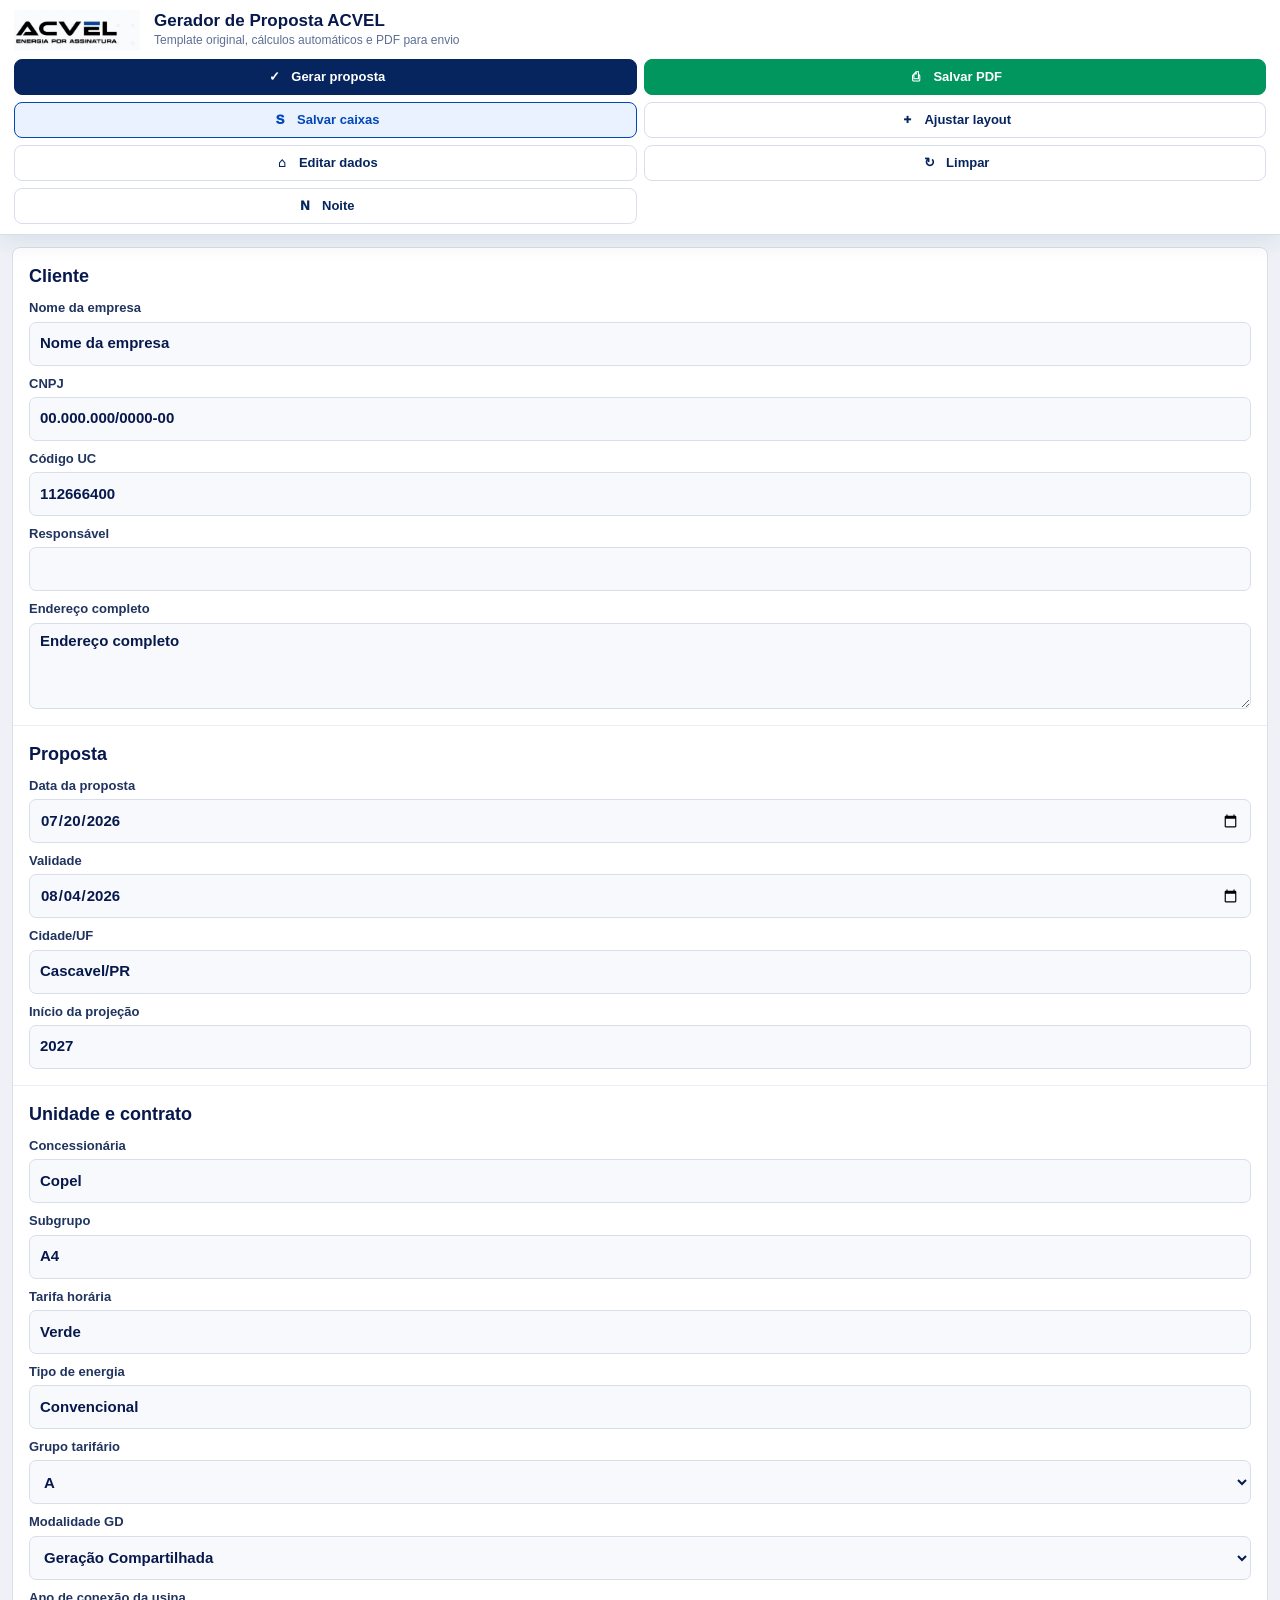
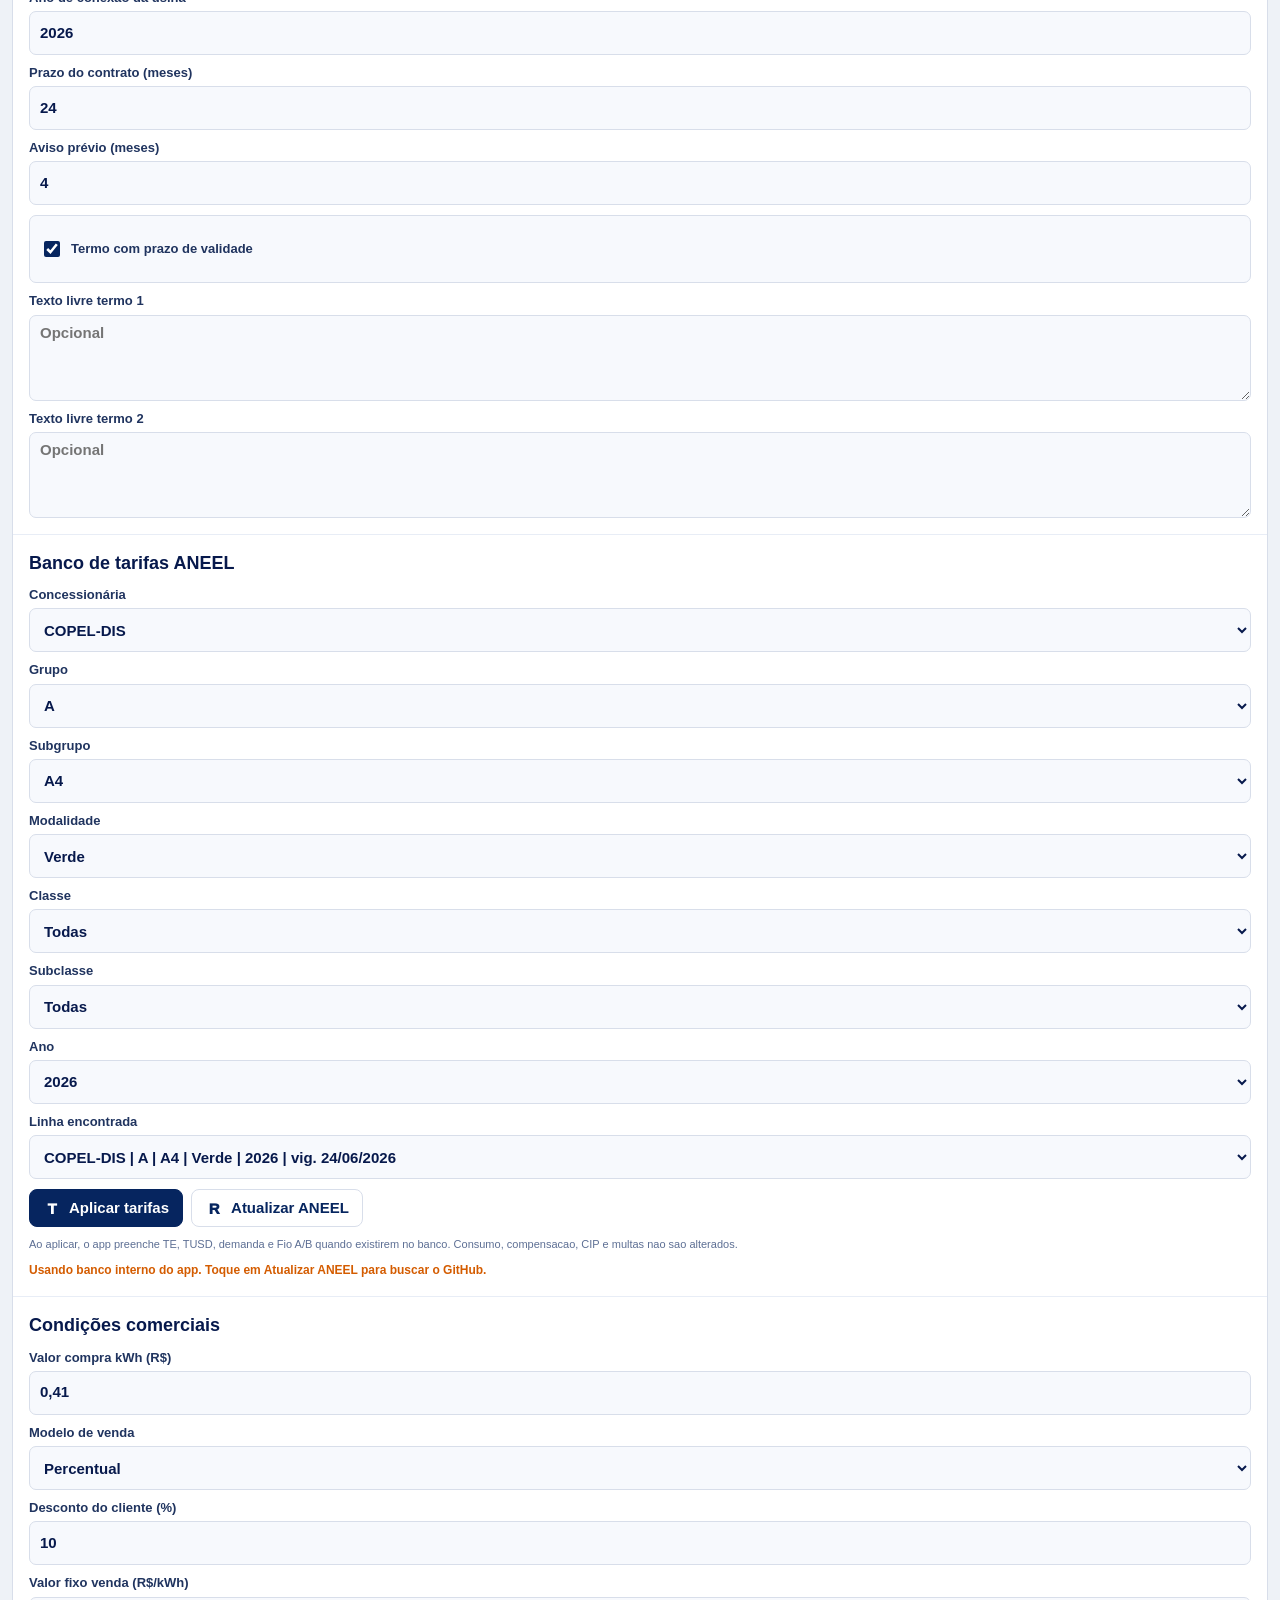
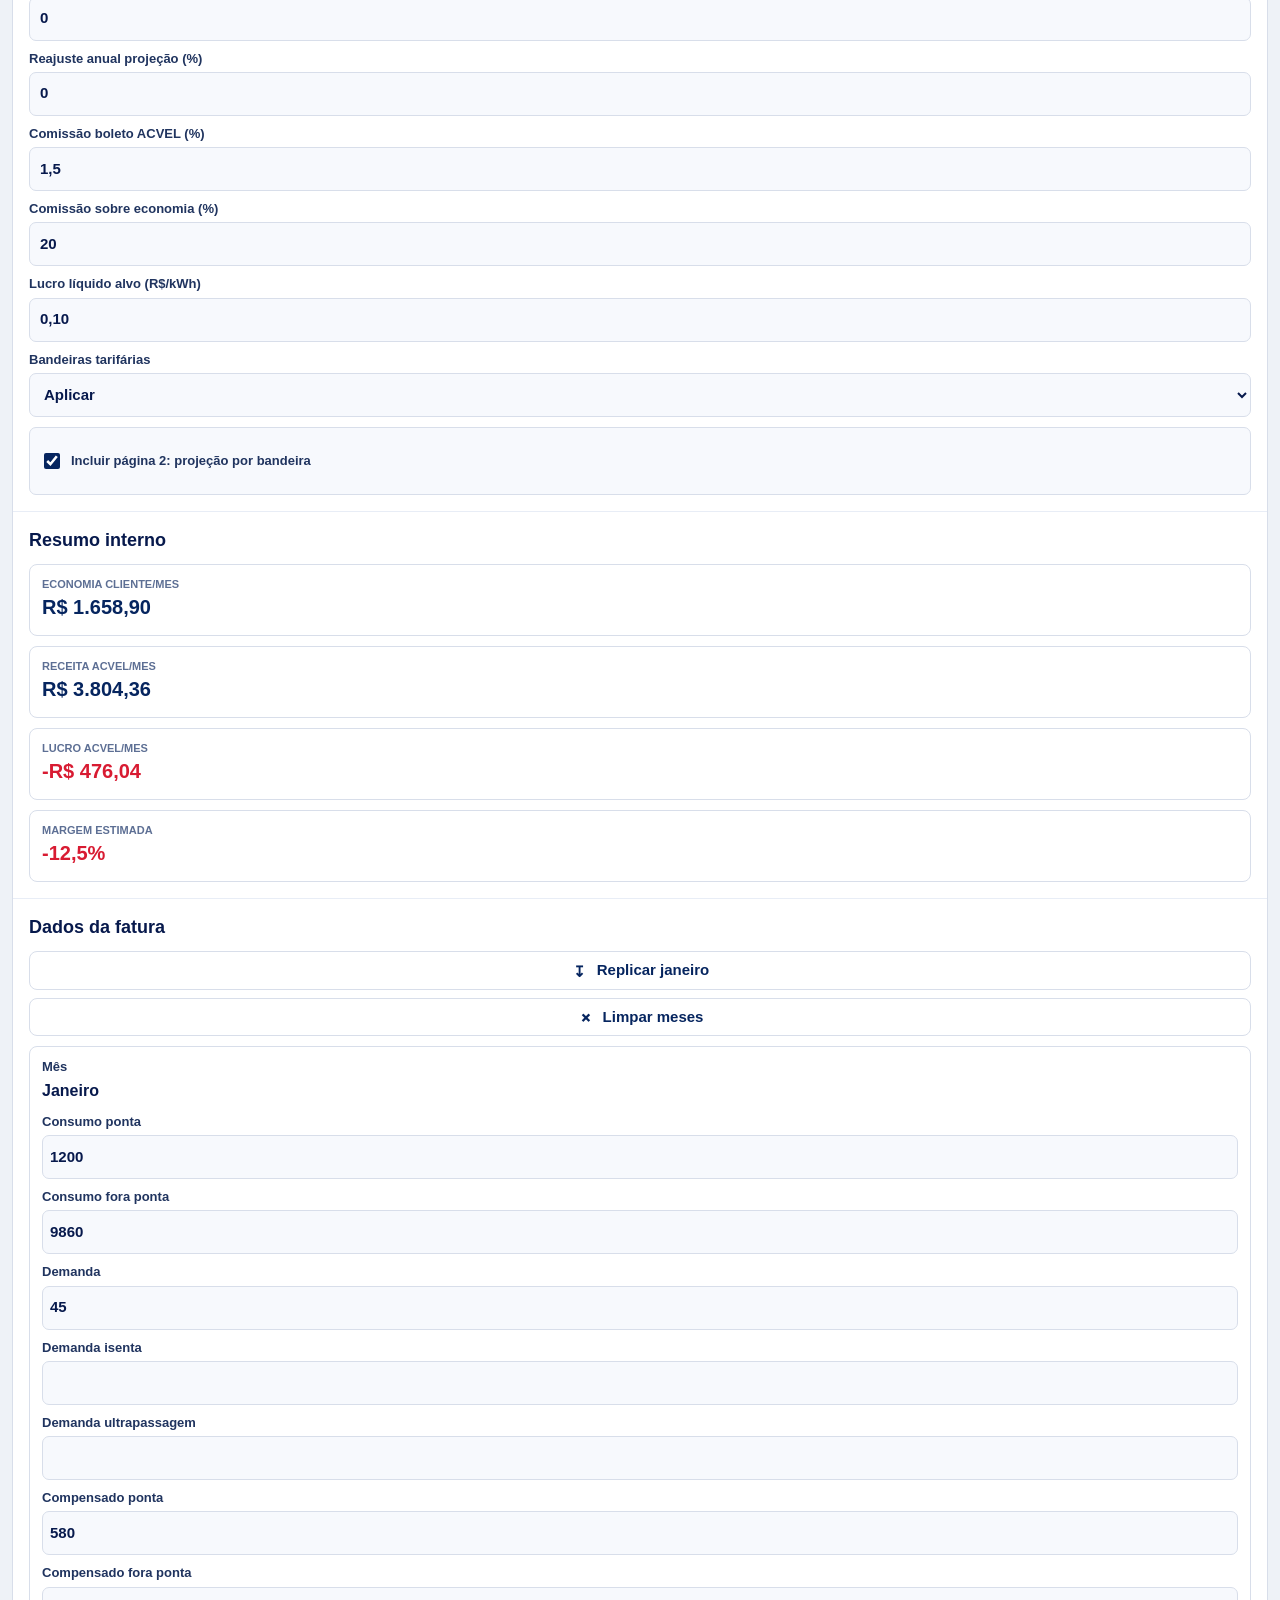
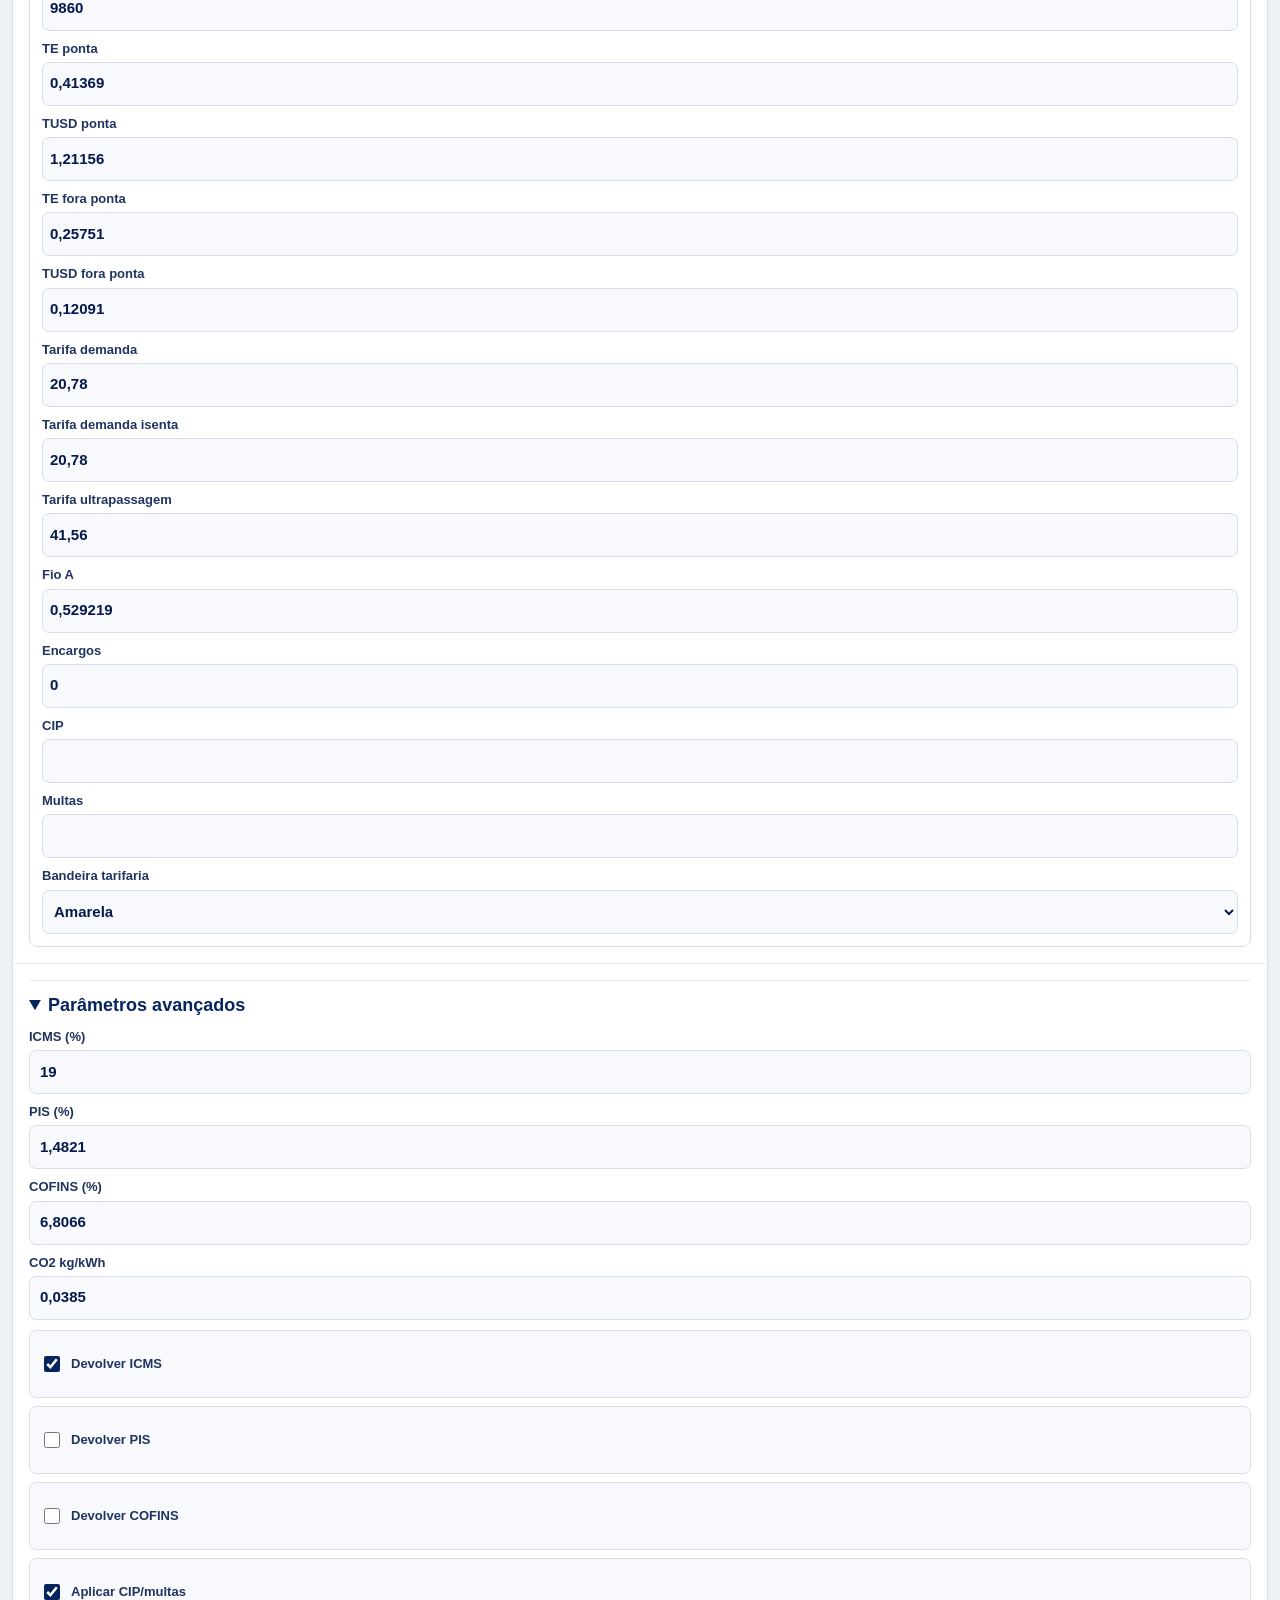
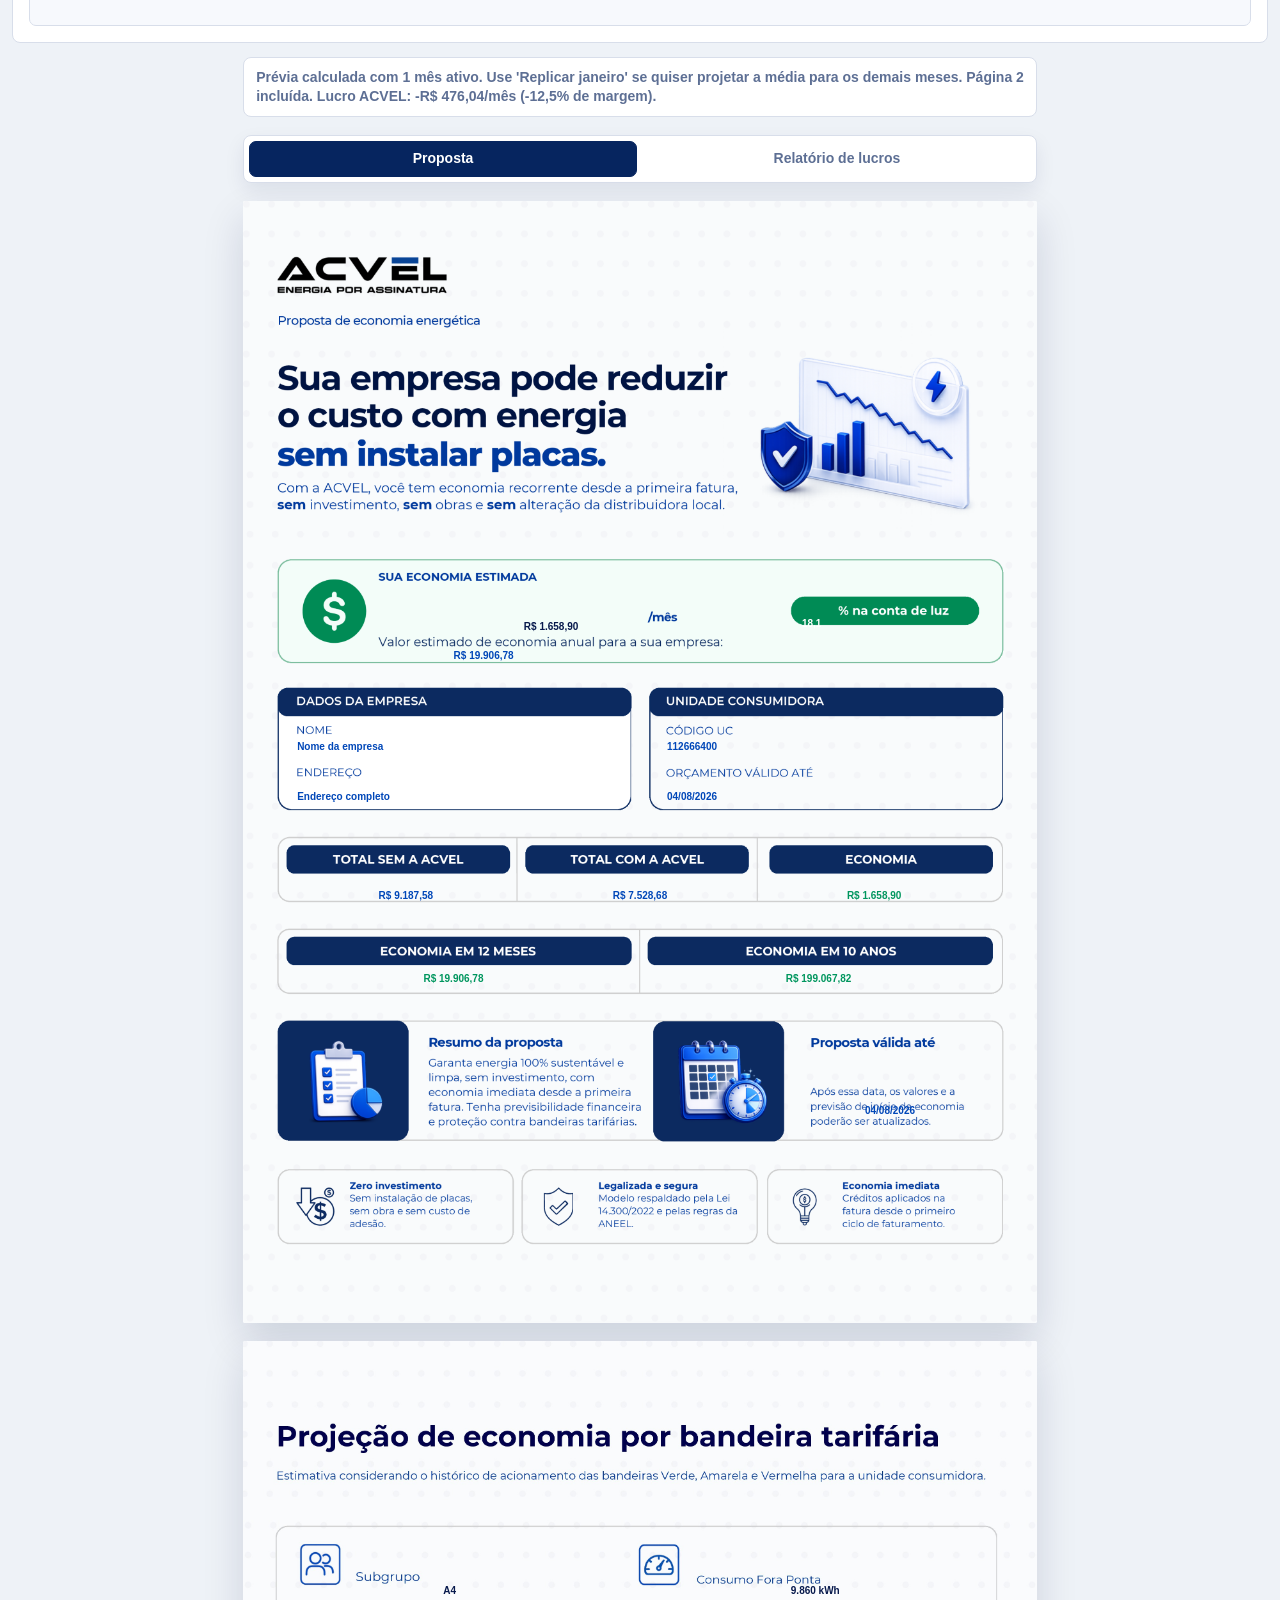
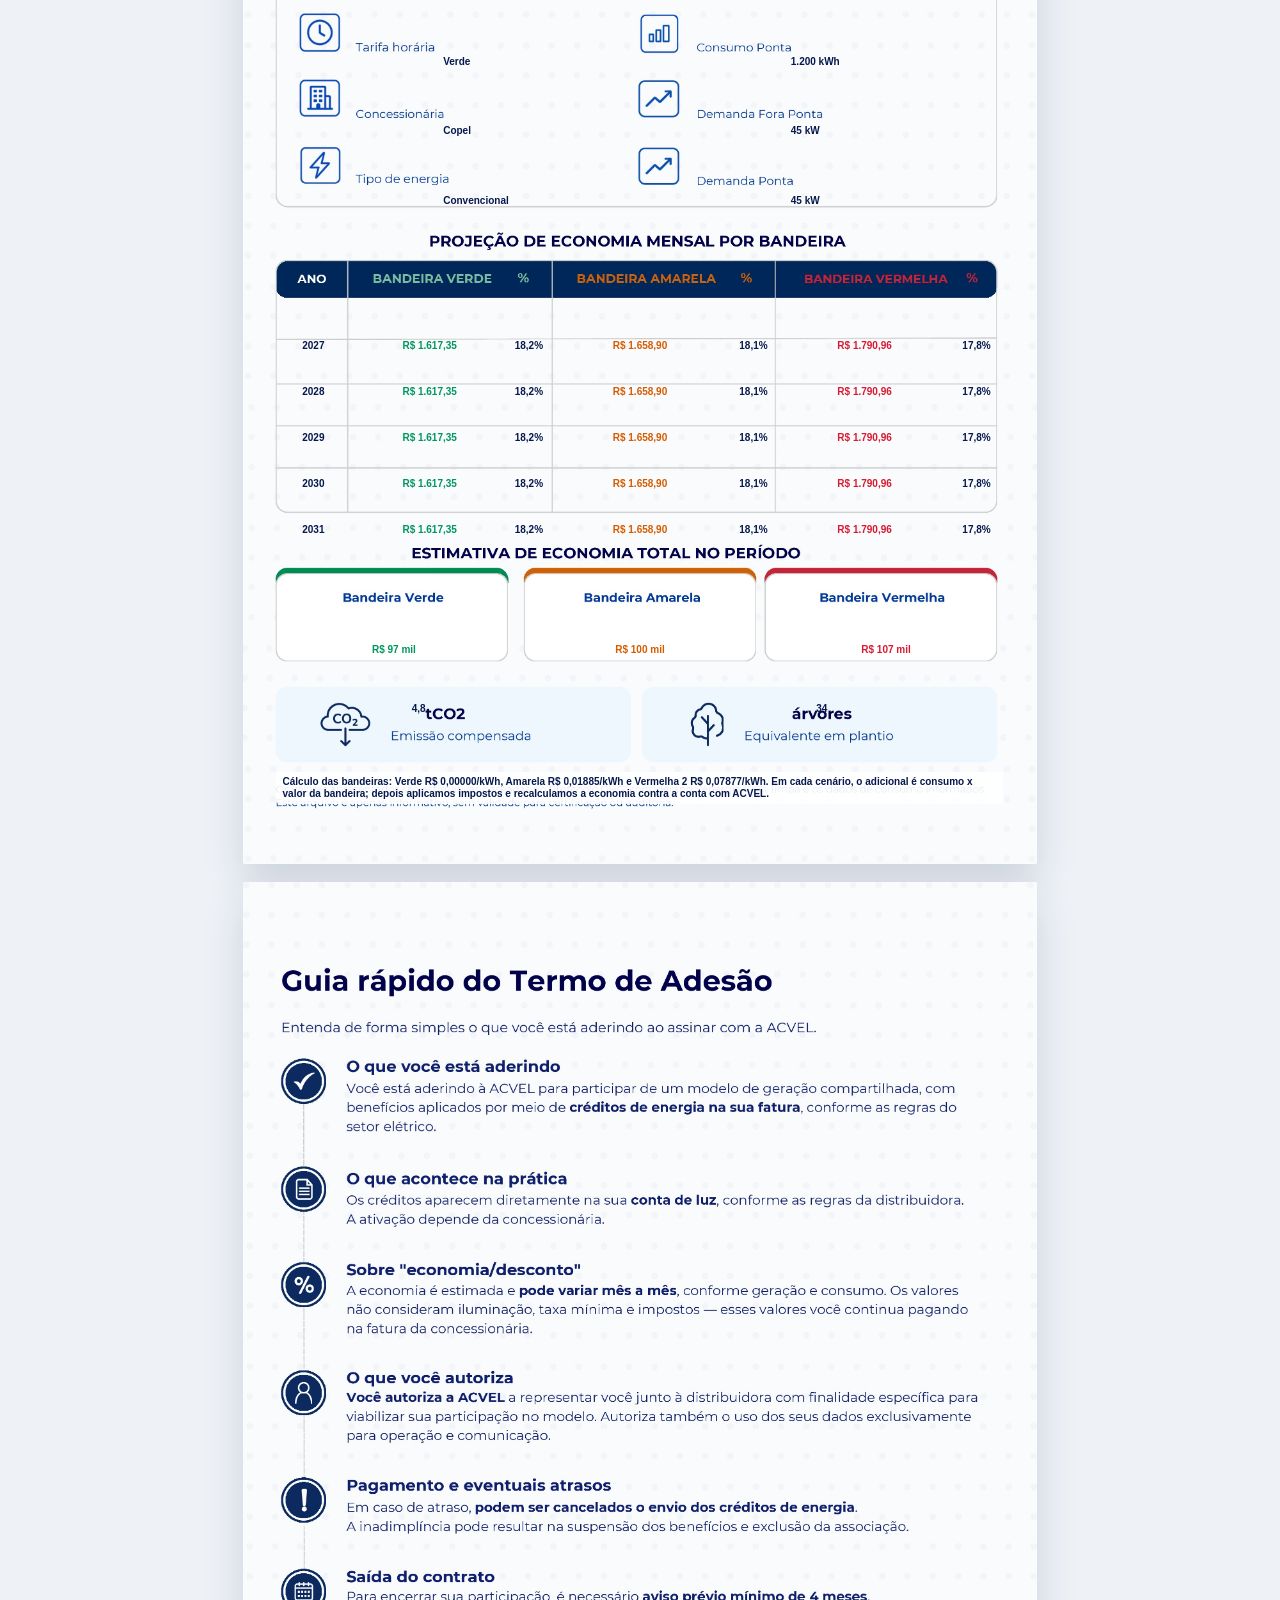
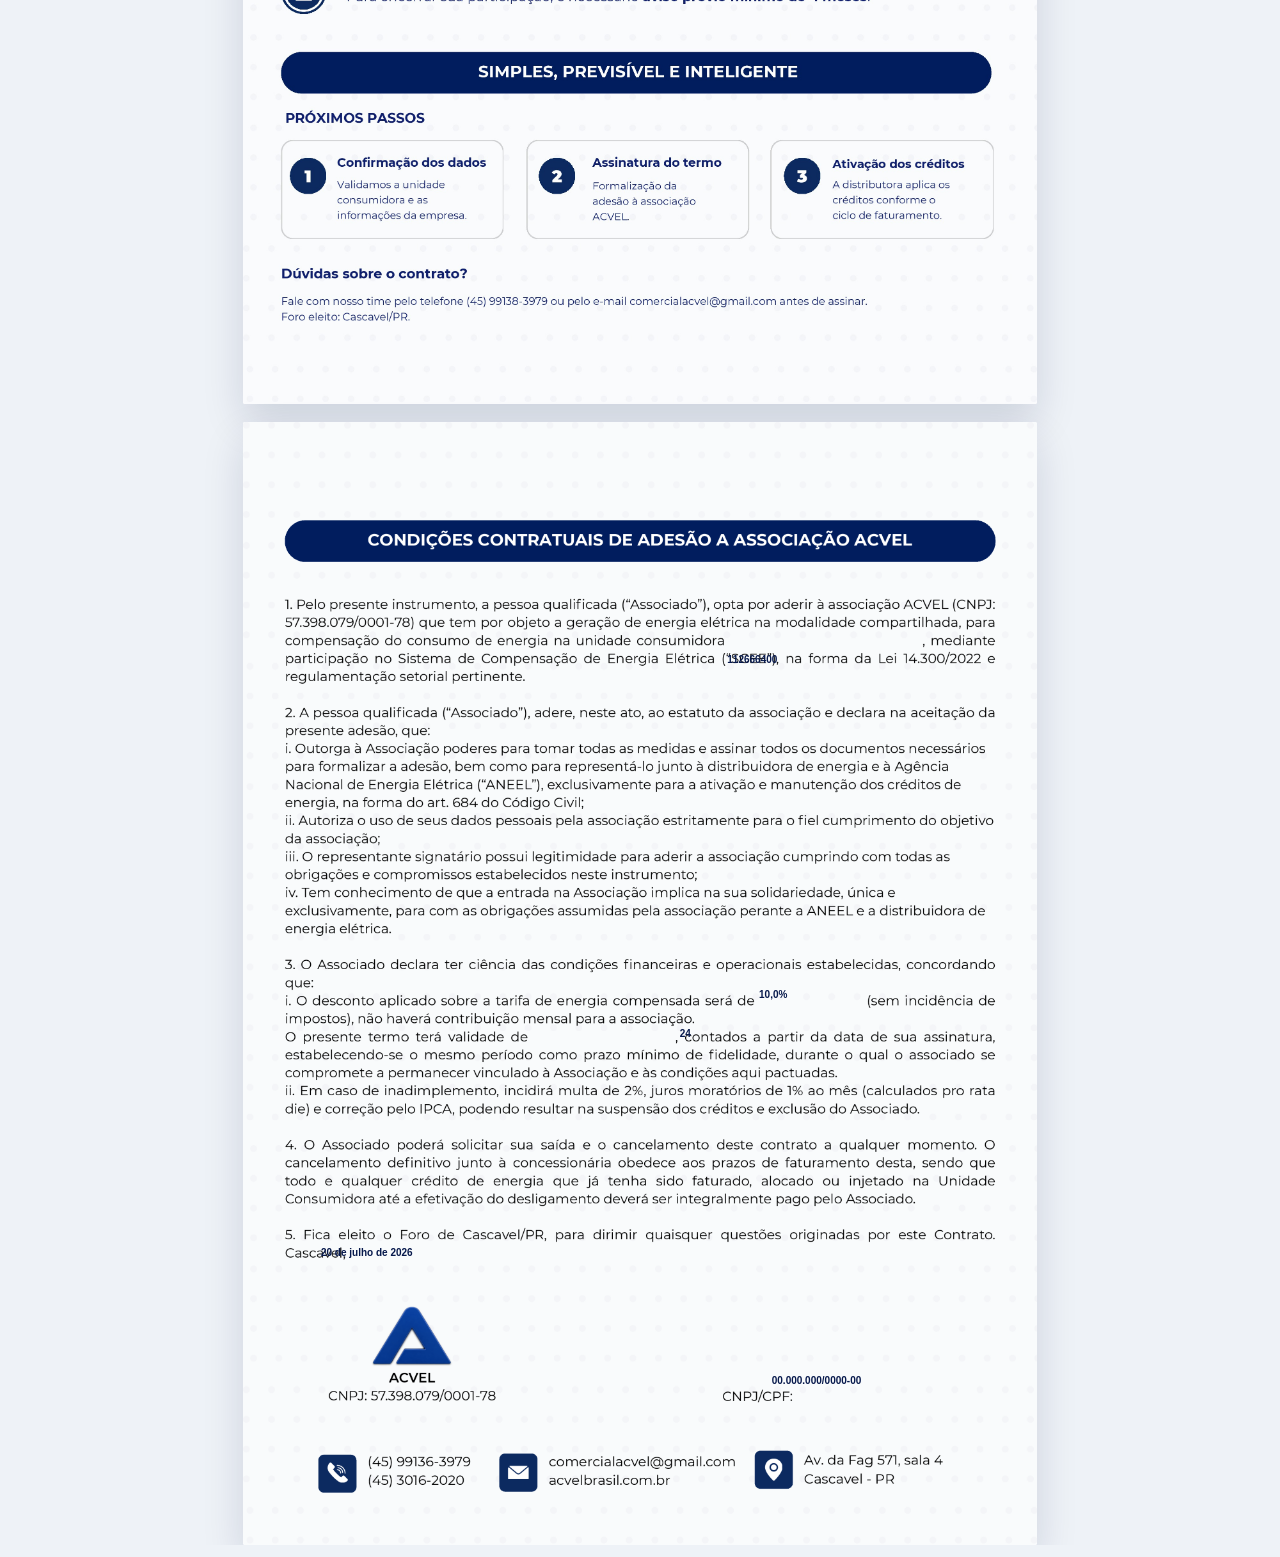
==== ACVEL-Proposta-iPhone-PWA/index.html @ 1120688a "corrige tamanho dos campos no pdf mobile" ====
<!doctype html>
<html lang="pt-BR">
<head>
  <meta charset="utf-8">
  <meta name="viewport" content="width=device-width, initial-scale=1">
  <meta name="theme-color" content="#06255f">
  <meta name="mobile-web-app-capable" content="yes">
  <meta name="apple-mobile-web-app-capable" content="yes">
  <meta name="apple-mobile-web-app-status-bar-style" content="default">
  <meta name="apple-mobile-web-app-title" content="ACVEL">
  <link rel="manifest" href="manifest.webmanifest">
  <link rel="apple-touch-icon" href="assets/apple-touch-icon.png">
  <title>Gerador de Proposta ACVEL</title>
  <style>
    :root {
      --navy: #06255f;
      --navy-2: #07194c;
      --blue: #0047b8;
      --sky: #eaf4ff;
      --green: #00965e;
      --orange: #d45c00;
      --red: #d81b32;
      --ink: #07194c;
      --muted: #5d6f94;
      --line: #d8deea;
      --soft-line: #e8edf6;
      --panel: #ffffff;
      --paper: #ffffff;
      --app-bg: #eef2f7;
      --field: #f7f9fd;
      --shadow: 0 18px 42px rgba(4, 24, 68, .14);
      --radius: 8px;
      --preview-scale: 1;
      --panel-width: 430px;
      --topbar-height: 74px;
      font-family: "Segoe UI", Arial, sans-serif;
    }

    * {
      box-sizing: border-box;
      -webkit-print-color-adjust: exact;
      print-color-adjust: exact;
    }

    html {
      max-width: 100%;
      overflow-x: hidden;
    }

    body {
      margin: 0;
      color: var(--ink);
      background: var(--app-bg);
      font-size: 14px;
      line-height: 1.35;
      overflow-x: hidden;
    }

    button, input, select, textarea {
      font: inherit;
    }

    .topbar {
      position: fixed;
      top: 0;
      left: 0;
      right: 0;
      z-index: 20;
      display: flex;
      align-items: center;
      justify-content: space-between;
      gap: 16px;
      padding: 12px 18px;
      border-bottom: 1px solid var(--line);
      background: #fff;
      box-shadow: 0 8px 22px rgba(6, 25, 76, .08);
    }

    .brand-lockup {
      display: flex;
      align-items: center;
      gap: 14px;
      min-width: 0;
    }

    .brand-lockup img {
      width: 126px;
      height: auto;
      display: block;
    }

    .brand-lockup strong {
      display: block;
      color: var(--navy-2);
      font-size: 17px;
      line-height: 1.1;
    }

    .brand-lockup span {
      color: var(--muted);
      font-size: 12px;
    }

    .actions {
      display: flex;
      gap: 8px;
      flex-wrap: wrap;
      justify-content: flex-end;
    }

    .btn {
      display: inline-flex;
      align-items: center;
      justify-content: center;
      gap: 8px;
      min-height: 38px;
      padding: 8px 13px;
      border: 1px solid var(--line);
      border-radius: var(--radius);
      background: #fff;
      color: var(--navy);
      font-weight: 750;
      cursor: pointer;
    }

    .btn.primary {
      border-color: var(--navy);
      background: var(--navy);
      color: #fff;
    }

    .btn.success {
      border-color: var(--green);
      background: var(--green);
      color: #fff;
    }

    .btn.save {
      border-color: var(--blue);
      background: #eaf2ff;
      color: var(--blue);
    }

    .btn.is-active {
      border-color: var(--blue);
      background: rgba(0, 71, 184, .1);
      color: var(--blue);
    }

    .btn.theme-toggle {
      min-width: 44px;
    }

    .btn:disabled {
      cursor: not-allowed;
      opacity: .48;
    }

    .btn:focus-visible,
    input:focus-visible,
    select:focus-visible,
    textarea:focus-visible {
      outline: 3px solid rgba(0, 71, 184, .22);
      outline-offset: 2px;
    }

    .btn-icon {
      display: inline-grid;
      place-items: center;
      width: 18px;
      height: 18px;
      font-weight: 950;
    }

    .workspace {
      display: grid;
      grid-template-columns: minmax(320px, var(--panel-width)) 10px minmax(0, 1fr);
      align-items: start;
      gap: 20px;
      padding: calc(var(--topbar-height) + 20px) 20px 20px;
      min-width: 0;
      overflow-x: hidden;
    }

    .control-panel {
      position: sticky;
      top: calc(var(--topbar-height) + 20px);
      width: 100%;
      min-width: 0;
      max-height: calc(100vh - var(--topbar-height) - 40px);
      overflow: auto;
      border: 1px solid var(--line);
      border-radius: var(--radius);
      background: var(--panel);
      box-shadow: 0 10px 28px rgba(6, 25, 76, .08);
    }

    .panel-resizer {
      position: sticky;
      top: calc(var(--topbar-height) + 20px);
      display: grid;
      place-items: center;
      height: calc(100vh - var(--topbar-height) - 40px);
      border: 0;
      border-radius: 999px;
      background: transparent;
      cursor: col-resize;
    }

    .panel-resizer::before {
      content: "";
      width: 4px;
      height: 100%;
      border-radius: inherit;
      background: rgba(93, 111, 148, .22);
    }

    .panel-resizer:hover::before,
    .panel-resizer:focus-visible::before,
    body.resizing-panel .panel-resizer::before {
      background: var(--blue);
    }

    body.resizing-panel {
      cursor: col-resize;
      user-select: none;
    }

    .form-section {
      padding: 16px;
      border-bottom: 1px solid var(--soft-line);
    }

    .form-section:last-child { border-bottom: 0; }

    .form-section h2 {
      margin: 0 0 12px;
      color: var(--navy-2);
      font-size: 15px;
      letter-spacing: 0;
    }

    .field-grid {
      display: grid;
      grid-template-columns: 1fr 1fr;
      gap: 10px;
    }

    .field-grid.one { grid-template-columns: 1fr; }

    label {
      display: grid;
      gap: 5px;
      color: #20345f;
      font-size: 12px;
      font-weight: 800;
    }

    input, select, textarea {
      width: 100%;
      min-height: 36px;
      border: 1px solid var(--line);
      border-radius: 7px;
      padding: 8px 10px;
      background: var(--field);
      color: var(--ink);
      font-weight: 650;
    }

    textarea {
      min-height: 70px;
      resize: vertical;
    }

    .check-grid {
      display: grid;
      grid-template-columns: 1fr 1fr;
      gap: 8px;
      margin-top: 10px;
    }

    .check-grid.one {
      grid-template-columns: 1fr;
    }

    .check-grid label {
      display: flex;
      align-items: center;
      gap: 8px;
      min-height: 36px;
      padding: 8px 10px;
      border: 1px solid var(--line);
      border-radius: 7px;
      background: var(--field);
    }

    .check-grid input {
      width: 16px;
      min-height: 16px;
      padding: 0;
      accent-color: var(--navy);
    }

    .tariff-db-tools {
      display: grid;
      gap: 10px;
    }

    .tariff-db-actions {
      display: flex;
      gap: 8px;
      flex-wrap: wrap;
    }

    .tariff-db-status {
      min-height: 18px;
      color: var(--muted);
      font-size: 12px;
      font-weight: 750;
    }

    .tariff-db-status.good { color: var(--green); }
    .tariff-db-status.warn { color: var(--orange); }
    .tariff-db-status.bad { color: var(--red); }

    .tariff-note {
      margin: 0;
      color: var(--muted);
      font-size: 11px;
      line-height: 1.35;
    }

    details {
      border-top: 1px solid var(--soft-line);
      padding-top: 12px;
    }

    summary {
      cursor: pointer;
      color: var(--navy);
      font-size: 13px;
      font-weight: 900;
    }

    .month-toolbar {
      display: flex;
      gap: 8px;
      flex-wrap: wrap;
      margin: 8px 0 10px;
    }

    .month-table-wrap {
      overflow: auto;
      border: 1px solid var(--line);
      border-radius: var(--radius);
    }

    .kpi-grid {
      display: grid;
      grid-template-columns: 1fr 1fr;
      gap: 10px;
    }

    .kpi-card {
      min-height: 72px;
      padding: 12px;
      border: 1px solid var(--line);
      border-radius: var(--radius);
      background: #fff;
    }

    .kpi-card span {
      display: block;
      color: var(--muted);
      font-size: 11px;
      font-weight: 900;
      text-transform: uppercase;
    }

    .kpi-card strong {
      display: block;
      margin-top: 5px;
      color: var(--navy);
      font-size: 20px;
      line-height: 1.05;
    }

    .kpi-card.profit.is-positive strong {
      color: var(--green);
    }

    .kpi-card.is-negative strong {
      color: var(--red);
    }

    .month-table {
      width: max(1280px, 100%);
      border-collapse: collapse;
      background: #fff;
      font-size: 12px;
    }

    .month-table th {
      position: sticky;
      top: 0;
      z-index: 1;
      padding: 8px 7px;
      background: var(--navy);
      color: #fff;
      text-align: left;
      white-space: nowrap;
    }

    .month-table td {
      padding: 5px;
      border-top: 1px solid var(--soft-line);
      vertical-align: middle;
    }

    .month-table input,
    .month-table select {
      min-height: 30px;
      padding: 5px 7px;
      font-size: 12px;
    }

    .month-table input:disabled,
    .month-table select:disabled {
      opacity: .42;
      cursor: not-allowed;
    }

    .proposal-stage {
      display: flex;
      flex-direction: column;
      align-items: center;
      gap: 18px;
      width: 100%;
      min-width: 0;
      overflow-x: hidden;
      max-width: 100%;
      overscroll-behavior: contain;
      scroll-margin-top: calc(var(--topbar-height) + 20px);
    }

    .statusbar {
      width: min(100%, 210mm);
      border: 1px solid var(--line);
      border-radius: var(--radius);
      padding: 10px 12px;
      background: #fff;
      color: var(--muted);
      font-weight: 750;
    }

    .view-tabs {
      width: min(100%, 210mm);
      display: flex;
      gap: 6px;
      padding: 5px;
      border: 1px solid var(--line);
      border-radius: var(--radius);
      background: #fff;
      box-shadow: 0 8px 20px rgba(6, 25, 76, .08);
    }

    .view-tab {
      flex: 1;
      min-height: 36px;
      border: 1px solid transparent;
      border-radius: 7px;
      background: transparent;
      color: var(--muted);
      font-weight: 900;
      cursor: pointer;
    }

    .view-tab.is-active {
      border-color: var(--navy);
      background: var(--navy);
      color: #fff;
    }

    .layout-tools {
      width: min(100%, 210mm);
      display: flex;
      align-items: center;
      justify-content: space-between;
      flex-wrap: wrap;
      gap: 12px;
      border: 1px solid rgba(0, 71, 184, .28);
      border-radius: var(--radius);
      padding: 10px 12px;
      background: #f7fbff;
      box-shadow: 0 8px 20px rgba(6, 25, 76, .08);
    }

    .layout-tools[hidden] {
      display: none !important;
    }

    .layout-tools strong {
      display: block;
      color: var(--navy-2);
      font-size: 13px;
      line-height: 1.15;
    }

    .layout-tools span {
      display: block;
      margin-top: 2px;
      color: var(--muted);
      font-size: 12px;
      font-weight: 750;
    }

    .layout-editor {
      display: grid;
      grid-template-columns: minmax(260px, 1fr) auto auto auto;
      align-items: end;
      gap: 8px;
      flex: 1 1 360px;
      min-width: 260px;
    }

    .layout-editor label {
      gap: 4px;
      color: var(--navy-2);
      font-size: 11px;
      font-weight: 900;
    }

    .layout-editor input,
    .layout-editor textarea {
      min-height: 34px;
      background: #fff;
    }

    .layout-editor textarea {
      height: 44px;
      max-height: 90px;
      line-height: 1.2;
      resize: vertical;
    }

    .layout-font-controls,
    .layout-color-controls {
      display: flex;
      gap: 6px;
      align-items: center;
    }

    .layout-font-controls input {
      width: 62px;
      text-align: center;
    }

    .layout-move-controls {
      display: grid;
      grid-template-columns: minmax(74px, auto) auto;
      align-items: end;
      gap: 6px;
    }

    .layout-move-controls select {
      width: 84px;
      min-height: 34px;
      background: #fff;
    }

    .layout-move-pad {
      display: grid;
      grid-template-columns: repeat(3, 34px);
      grid-template-areas:
        ". up ."
        "left down right";
      gap: 4px;
    }

    .layout-move-pad .btn {
      width: 34px;
      min-width: 34px;
      min-height: 34px;
      padding: 0;
    }

    #moveFieldUpBtn { grid-area: up; }
    #moveFieldLeftBtn { grid-area: left; }
    #moveFieldDownBtn { grid-area: down; }
    #moveFieldRightBtn { grid-area: right; }

    .layout-color-controls input[type="color"] {
      width: 44px;
      min-height: 34px;
      padding: 3px;
      cursor: pointer;
    }

    .layout-actions {
      display: flex;
      flex-wrap: wrap;
      justify-content: flex-end;
      gap: 8px;
    }

    body.profit-report-mode .proposal-page {
      display: none;
    }

    body.hide-flag-projection .flag-projection-page {
      display: none;
    }

    body.profit-report-mode .profit-report-panel {
      display: block;
    }

    .profit-report-panel {
      display: none;
      width: min(100%, 210mm);
      padding: 18px;
      border: 1px solid var(--line);
      border-radius: var(--radius);
      background: #fff;
      box-shadow: var(--shadow);
    }

    .profit-report-header {
      display: flex;
      align-items: flex-start;
      justify-content: space-between;
      gap: 16px;
      padding-bottom: 14px;
      border-bottom: 1px solid var(--soft-line);
    }

    .profit-report-header h2 {
      margin: 2px 0 0;
      color: var(--navy-2);
      font-size: 24px;
      line-height: 1.1;
      letter-spacing: 0;
    }

    .report-eyebrow {
      color: var(--blue);
      font-size: 12px;
      font-weight: 900;
      text-transform: uppercase;
    }

    .report-period {
      padding: 7px 9px;
      border-radius: 7px;
      background: var(--sky);
      color: var(--navy);
      font-size: 12px;
      font-weight: 900;
      white-space: nowrap;
    }

    .report-kpi-grid {
      display: grid;
      grid-template-columns: repeat(4, minmax(0, 1fr));
      gap: 10px;
      margin: 16px 0;
    }

    .report-kpi {
      min-height: 78px;
      padding: 11px;
      border: 1px solid var(--soft-line);
      border-radius: var(--radius);
      background: #f8fbff;
    }

    .report-kpi span {
      display: block;
      color: var(--muted);
      font-size: 11px;
      font-weight: 900;
      text-transform: uppercase;
    }

    .report-kpi strong {
      display: block;
      margin-top: 8px;
      color: var(--navy-2);
      font-size: 21px;
      line-height: 1.05;
    }

    .report-kpi.profit.is-positive strong {
      color: var(--green);
    }

    .report-kpi.is-negative strong {
      color: var(--red);
    }

    .report-meta {
      display: grid;
      grid-template-columns: repeat(4, minmax(0, 1fr));
      gap: 8px;
      margin-bottom: 16px;
    }

    .report-meta div {
      padding: 9px 10px;
      border-left: 3px solid var(--blue);
      background: #f7f9fd;
      color: var(--muted);
      font-size: 11px;
      font-weight: 850;
    }

    .report-meta strong {
      display: block;
      margin-top: 3px;
      color: var(--ink);
      font-size: 13px;
    }

    .report-section-title {
      margin: 18px 0 8px;
      color: var(--navy-2);
      font-size: 15px;
      line-height: 1.2;
      letter-spacing: 0;
    }

    .report-table-wrap {
      overflow: auto;
      border: 1px solid var(--soft-line);
      border-radius: var(--radius);
    }

    .report-table {
      width: 100%;
      min-width: 1280px;
      border-collapse: collapse;
      background: #fff;
      font-size: 12px;
    }

    .report-table th {
      padding: 9px 8px;
      background: var(--navy);
      color: #fff;
      text-align: left;
      white-space: nowrap;
    }

    .report-table td {
      padding: 8px;
      border-top: 1px solid var(--soft-line);
      color: #20345f;
      font-weight: 700;
      white-space: nowrap;
    }

    .report-table tfoot th,
    .report-table tfoot td {
      padding: 10px 8px;
      border-top: 2px solid var(--navy);
      background: #f7f9fd;
      color: var(--navy-2);
      font-weight: 950;
    }

    body.dark-mode {
      --ink: #e9f0ff;
      --muted: #a8b7d6;
      --line: #314469;
      --soft-line: #243653;
      --panel: #111c2e;
      --app-bg: #08111f;
      --field: #17243a;
      --shadow: 0 18px 42px rgba(0, 0, 0, .35);
      background: var(--app-bg);
      color: var(--ink);
    }

    body.dark-mode .topbar {
      border-color: var(--line);
      background: rgba(10, 20, 36, .94);
    }

    body.dark-mode .brand-lockup strong,
    body.dark-mode .form-section h2,
    body.dark-mode summary {
      color: #f4f7ff;
    }

    body.dark-mode .brand-lockup span,
    body.dark-mode label,
    body.dark-mode .tariff-note,
    body.dark-mode .statusbar {
      color: var(--muted);
    }

    body.dark-mode .btn {
      border-color: var(--line);
      background: #17243a;
      color: #edf4ff;
    }

    body.dark-mode .btn.primary {
      border-color: #4d8cff;
      background: #1454ba;
      color: #fff;
    }

    body.dark-mode .btn.success {
      border-color: #00a875;
      background: #007f5b;
      color: #fff;
    }

    body.dark-mode .btn.save,
    body.dark-mode .btn.is-active {
      border-color: #4d8cff;
      background: #112d59;
      color: #cfe0ff;
    }

    body.dark-mode input,
    body.dark-mode select,
    body.dark-mode textarea,
    body.dark-mode .check-grid label,
    body.dark-mode .statusbar,
    body.dark-mode .kpi-card,
    body.dark-mode .month-table,
    body.dark-mode .profit-report-panel,
    body.dark-mode .report-table {
      border-color: var(--line);
      background: var(--field);
      color: var(--ink);
    }

    body.dark-mode .control-panel {
      border-color: var(--line);
      background: var(--panel);
    }

    body.dark-mode .form-section,
    body.dark-mode .month-table td,
    body.dark-mode .report-table td,
    body.dark-mode .profit-report-header {
      border-color: var(--soft-line);
    }

    body.dark-mode .month-table th,
    body.dark-mode .report-table th {
      background: #0d3475;
    }

    body.dark-mode .kpi-card strong,
    body.dark-mode .report-kpi strong,
    body.dark-mode .report-meta strong,
    body.dark-mode .report-section-title,
    body.dark-mode .profit-report-header h2 {
      color: #f4f7ff;
    }

    body.dark-mode .kpi-card.profit.is-positive strong,
    body.dark-mode .report-kpi.profit.is-positive strong {
      color: var(--green);
    }

    body.dark-mode .kpi-card.is-negative strong,
    body.dark-mode .report-kpi.is-negative strong {
      color: #ff5264;
    }

    body.dark-mode .report-kpi,
    body.dark-mode .report-meta div,
    body.dark-mode .report-table tfoot th,
    body.dark-mode .report-table tfoot td,
    body.dark-mode .report-period {
      border-color: var(--line);
      background: #13223a;
      color: var(--ink);
    }

    body.dark-mode .report-table td {
      color: var(--ink);
    }

    body.dark-mode .proposal-page {
      background: #fff;
      color: #07194c;
    }

    .proposal-page {
      position: relative;
      width: 210mm;
      height: 297mm;
      overflow: hidden;
      background:
        radial-gradient(circle at 4mm 4mm, rgba(6, 37, 95, .045) 0 1.2mm, transparent 1.35mm) 0 0 / 11mm 11mm,
        var(--paper);
      border-radius: 2px;
      box-shadow: var(--shadow);
    }

    .proposal-page,
    .profit-report-panel {
      zoom: var(--preview-scale);
    }

    .proposal-page img {
      image-rendering: auto;
      visibility: visible !important;
      opacity: 1 !important;
    }

    .template-proposal .proposal-page {
      background: #fff;
    }

    .template-proposal .proposal-page .page-content {
      visibility: hidden;
    }

    .word-bg {
      position: absolute;
      inset: 0;
      z-index: 0;
      width: 100%;
      height: 100%;
      object-fit: fill;
      pointer-events: none;
    }

    .word-overlay {
      position: absolute;
      inset: 0;
      z-index: 2;
      visibility: visible;
      pointer-events: none;
      color: var(--navy-2);
      font-family: "Inter", "Segoe UI", Arial, sans-serif;
    }

    .contract-template-page .word-overlay {
      font-family: Calibri, Arial, sans-serif;
    }

    .word-field {
      position: absolute;
      display: block;
      color: var(--navy-2);
      font-size: 10px;
      font-weight: 900;
      line-height: 1.05;
      white-space: nowrap;
      letter-spacing: 0;
    }

    .word-field.blue {
      color: var(--blue);
    }

    .word-field.green {
      color: var(--green);
    }

    .word-field.orange {
      color: var(--orange);
    }

    .word-field.red {
      color: var(--red);
    }

    .word-field.white {
      color: #fff;
    }

    .word-field.normal {
      font-weight: 760;
    }

    .word-field.is-layout-hidden {
      display: none !important;
    }

    body.layout-edit-mode .word-overlay {
      pointer-events: auto;
    }

    body.layout-edit-mode .word-field {
      pointer-events: auto;
      cursor: move;
      outline: 1px dashed rgba(0, 71, 184, .7);
      border-radius: 3px;
      background: rgba(255, 255, 255, .78);
      box-shadow: 0 3px 12px rgba(6, 25, 76, .16);
      padding: 1px 3px;
      touch-action: none;
      user-select: none;
    }

    body.layout-edit-mode .word-field.is-dragging {
      outline: 2px solid var(--green);
      background: rgba(237, 255, 246, .92);
      box-shadow: 0 8px 24px rgba(0, 130, 72, .22);
      z-index: 10;
    }

    body.layout-edit-mode .word-field.is-layout-selected {
      outline: 2px solid var(--orange);
      background: rgba(255, 248, 238, .94);
      box-shadow: 0 8px 24px rgba(212, 92, 0, .22);
      z-index: 9;
    }

    .word-cover-money {
      font-size: 10px;
    }

    .word-cover-small {
      font-size: 10px;
    }

    .word-cover-value {
      font-size: 10px;
    }

    .word-page2-metric {
      font-size: 10px;
    }

    .word-page2-cell {
      font-size: 10px;
      text-align: center;
    }

    .word-page2-total {
      font-size: 10px;
      text-align: center;
    }

    .word-contract-value {
      z-index: 3;
      padding: 0;
      background: transparent;
      font-size: 10px;
      font-weight: 700;
    }

    .word-text-box {
      white-space: normal;
      line-height: 1.18;
      padding: 1.2mm 1.6mm;
      border-radius: 4px;
      background: rgba(255, 255, 255, .9);
      font-size: 10px;
      font-weight: 760;
    }

    .word-extra-text {
      white-space: normal;
      line-height: 1.18;
      min-height: 4mm;
      font-size: 10px;
      font-weight: 700;
    }

    .page-content {
      height: 100%;
      padding: 13mm 14mm 12mm;
    }

    .proposal-logo {
      width: 126px;
      height: auto;
      display: block;
      margin-bottom: 9mm;
    }

    .eyebrow {
      margin: 0 0 9mm;
      color: var(--blue);
      font-size: 13px;
      font-weight: 750;
    }

    .proposal-page h1,
    .proposal-page h2,
    .proposal-page h3,
    .proposal-page p {
      margin-top: 0;
    }

    .proposal-page h1 {
      max-width: 118mm;
      margin-bottom: 4mm;
      color: var(--navy-2);
      font-size: 29px;
      line-height: 1.08;
      letter-spacing: 0;
    }

    .proposal-page h2 {
      margin-bottom: 5mm;
      color: var(--navy-2);
      font-size: 29px;
      line-height: 1.08;
      letter-spacing: 0;
    }

    .proposal-page h3 {
      margin-bottom: 2mm;
      color: var(--navy-2);
      font-size: 15px;
      line-height: 1.2;
      letter-spacing: 0;
    }

    .lead {
      color: var(--blue);
      font-size: 13px;
      line-height: 1.28;
    }

    .hero {
      display: grid;
      grid-template-columns: 1fr 66mm;
      gap: 8mm;
      align-items: center;
      margin-bottom: 9mm;
    }

    .hero img {
      width: 66mm;
      height: 43mm;
      object-fit: contain;
      display: block;
    }

    .saving-card {
      display: grid;
      grid-template-columns: 18mm 1fr 38mm;
      align-items: center;
      gap: 6mm;
      margin-bottom: 8mm;
      padding: 5mm 6mm;
      border: 1.4px solid #66c99a;
      border-radius: 8px;
      background: rgba(237,255,248,.75);
    }

    .money-icon,
    .circle-icon,
    .step-number,
    .contact-icon {
      display: grid;
      place-items: center;
      flex: none;
    }

    .money-icon {
      width: 17mm;
      height: 17mm;
      border-radius: 50%;
      background: var(--green);
      color: #fff;
      font-size: 29px;
      font-weight: 950;
    }

    .saving-label {
      color: var(--blue);
      font-size: 11px;
      font-weight: 950;
      text-transform: uppercase;
    }

    .saving-amount {
      color: var(--navy);
      font-size: 36px;
      font-weight: 950;
      line-height: 1;
    }

    .saving-amount small {
      font-size: 13px;
      font-weight: 900;
    }

    .pill {
      justify-self: end;
      border-radius: 999px;
      padding: 3.4mm 5mm;
      background: var(--green);
      color: #fff;
      font-size: 12px;
      font-weight: 950;
      text-align: center;
      white-space: nowrap;
    }

    .grid-2 {
      display: grid;
      grid-template-columns: 1fr 1fr;
      gap: 8mm;
    }

    .box {
      overflow: hidden;
      border: 1.4px solid var(--navy);
      border-radius: 8px;
      background: rgba(255,255,255,.72);
    }

    .box-title {
      padding: 2.4mm 5mm;
      background: var(--navy);
      color: #fff;
      font-weight: 950;
      text-transform: uppercase;
    }

    .box-body {
      min-height: 27mm;
      padding: 4mm 5mm 4.5mm;
      color: var(--blue);
      font-size: 12px;
      line-height: 1.35;
    }

    .placeholder {
      display: block;
      margin: 1mm 0 2.5mm;
      color: #003f9e;
      font-weight: 950;
    }

    .totals,
    .wide-totals {
      overflow: hidden;
      border: 1px solid var(--line);
      border-radius: 8px;
      background: rgba(255,255,255,.82);
    }

    .totals {
      display: grid;
      grid-template-columns: repeat(3, 1fr);
      margin-top: 8mm;
    }

    .wide-totals {
      display: grid;
      grid-template-columns: repeat(2, 1fr);
      gap: 2.5mm;
      margin-top: 6mm;
      padding: 2.5mm;
    }

    .total-item {
      padding: 3mm;
      text-align: center;
      border-right: 1px solid var(--line);
    }

    .total-item:last-child { border-right: 0; }

    .total-title {
      margin-bottom: 2.5mm;
      padding: 2.1mm;
      border-radius: 6px;
      background: var(--navy);
      color: #fff;
      font-size: 11px;
      font-weight: 950;
      text-transform: uppercase;
    }

    .total-value {
      color: var(--blue);
      font-size: 19px;
      font-weight: 950;
      line-height: 1.1;
    }

    .info-strip {
      display: grid;
      grid-template-columns: 18mm 1fr 18mm 1fr;
      gap: 5mm;
      align-items: center;
      margin-top: 8mm;
    }

    .illustration {
      display: grid;
      place-items: center;
      width: 18mm;
      height: 18mm;
      border-radius: 7px;
      background: var(--navy);
      color: #fff;
      font-size: 24px;
      font-weight: 950;
    }

    .summary p,
    .validity p {
      margin-bottom: 0;
      color: var(--blue);
      font-size: 11px;
    }

    .date-big {
      display: block;
      color: var(--blue);
      font-size: 21px;
      font-weight: 950;
      line-height: 1.1;
    }

    .feature-row {
      display: grid;
      grid-template-columns: repeat(3, 1fr);
      gap: 4mm;
      margin-top: 8mm;
    }

    .feature {
      display: grid;
      grid-template-columns: 11mm 1fr;
      gap: 3mm;
      min-height: 22mm;
      padding: 3.8mm;
      border: 1px solid var(--line);
      border-radius: 8px;
      background: rgba(255,255,255,.82);
      color: var(--blue);
      font-size: 10.5px;
    }

    .feature strong {
      display: block;
      color: var(--blue);
      font-size: 11px;
    }

    .cover-page .page-content {
      padding: 9mm 12mm 8mm;
    }

    .cover-page .proposal-logo {
      width: 108px;
      margin-bottom: 4.5mm;
    }

    .cover-page .eyebrow {
      margin-bottom: 4.5mm;
      font-size: 12px;
    }

    .cover-page h1 {
      margin-bottom: 2.5mm;
      font-size: 24px;
      line-height: 1.06;
    }

    .cover-page .lead {
      font-size: 11.4px;
      line-height: 1.22;
    }

    .cover-page .hero {
      grid-template-columns: 1fr 54mm;
      gap: 5mm;
      margin-bottom: 4.5mm;
    }

    .cover-page .hero img {
      width: 54mm;
      height: 33mm;
    }

    .cover-page .saving-card {
      grid-template-columns: 13mm 1fr 31mm;
      gap: 3.5mm;
      margin-bottom: 4.5mm;
      padding: 3mm 4mm;
    }

    .cover-page .money-icon {
      width: 13mm;
      height: 13mm;
      font-size: 22px;
    }

    .cover-page .saving-amount {
      font-size: 28px;
    }

    .cover-page .pill {
      padding: 2.4mm 3.2mm;
      font-size: 10.5px;
    }

    .cover-page .grid-2 {
      gap: 5mm;
    }

    .cover-page .box-title {
      padding: 1.6mm 3.5mm;
      font-size: 10.5px;
    }

    .cover-page .box-body {
      min-height: 18mm;
      padding: 2.2mm 3.5mm 2.5mm;
      font-size: 10.4px;
      line-height: 1.2;
    }

    .cover-page .placeholder {
      margin: .5mm 0 1.3mm;
    }

    .cover-page .totals {
      margin-top: 4mm;
    }

    .cover-page .wide-totals {
      margin-top: 3mm;
      padding: 1.8mm;
      gap: 1.8mm;
    }

    .cover-page .total-item {
      padding: 1.9mm;
    }

    .cover-page .total-title {
      margin-bottom: 1.2mm;
      padding: 1.3mm;
      font-size: 9.3px;
    }

    .cover-page .total-value {
      font-size: 15.5px;
    }

    .cover-page .info-strip {
      grid-template-columns: 13mm 1fr 13mm 1fr;
      gap: 3mm;
      margin-top: 4mm;
    }

    .cover-page .illustration {
      width: 13mm;
      height: 13mm;
      font-size: 18px;
    }

    .cover-page h3 {
      margin-bottom: 1mm;
      font-size: 12.3px;
    }

    .cover-page .summary p,
    .cover-page .validity p {
      font-size: 9.5px;
      line-height: 1.18;
    }

    .cover-page .date-big {
      font-size: 16px;
    }

    .cover-page .feature-row {
      gap: 3mm;
      margin-top: 4mm;
    }

    .cover-page .feature {
      grid-template-columns: 8.5mm 1fr;
      gap: 2mm;
      min-height: 0;
      padding: 2.2mm;
      font-size: 8.9px;
      line-height: 1.18;
    }

    .cover-page .feature strong {
      font-size: 9.5px;
    }

    .cover-page .mini-icon {
      width: 8mm;
      height: 8mm;
      border-radius: 5px;
      font-size: 13px;
    }

    .mini-icon {
      display: grid;
      place-items: center;
      width: 10.5mm;
      height: 10.5mm;
      color: var(--navy);
      border: 1.4px solid var(--blue);
      border-radius: 6px;
      font-size: 18px;
      font-weight: 950;
    }

    .intro {
      margin-bottom: 10mm;
      color: var(--blue);
      font-size: 13px;
    }

    .consumer-card {
      display: grid;
      grid-template-columns: 1fr 1fr;
      gap: 7mm 14mm;
      margin-bottom: 10mm;
      padding: 7mm 9mm;
      border: 1px solid var(--line);
      border-radius: 8px;
      background: rgba(255,255,255,.72);
    }

    .metric {
      display: grid;
      grid-template-columns: 11mm 1fr;
      gap: 4mm;
      align-items: center;
      min-height: 15mm;
      color: var(--blue);
      font-size: 12px;
    }

    .metric strong {
      display: block;
      color: var(--navy-2);
      font-size: 14px;
      line-height: 1.1;
    }

    .section-title {
      margin: 7mm 0 4mm;
      color: var(--navy-2);
      text-align: center;
      font-size: 16px;
      font-weight: 950;
      text-transform: uppercase;
    }

    .proposal-table {
      width: 100%;
      border-collapse: separate;
      border-spacing: 0;
      overflow: hidden;
      border: 1px solid var(--line);
      border-radius: 8px;
      background: rgba(255,255,255,.82);
      font-size: 11.5px;
    }

    .proposal-table th {
      padding: 3mm 2mm;
      background: var(--navy);
      color: #fff;
      text-transform: uppercase;
    }

    .proposal-table td {
      padding: 3mm 2mm;
      border-top: 1px solid var(--line);
      border-right: 1px solid var(--line);
      text-align: center;
      font-weight: 850;
    }

    .proposal-table td:last-child,
    .proposal-table th:last-child {
      border-right: 0;
    }

    .green { color: var(--green); }
    .orange { color: var(--orange); }
    .red { color: var(--red); }

    .estimate-cards {
      display: grid;
      grid-template-columns: repeat(3, 1fr);
      gap: 5mm;
      margin: 5mm 0 8mm;
    }

    .estimate {
      padding: 5mm 3mm;
      border: 1px solid var(--line);
      border-top: 6px solid currentColor;
      border-radius: 8px;
      background: rgba(255,255,255,.86);
      text-align: center;
    }

    .estimate strong {
      display: block;
      margin-bottom: 2mm;
      color: var(--blue);
    }

    .estimate span {
      font-size: 19px;
      font-weight: 950;
      color: currentColor;
    }

    .eco-row {
      display: grid;
      grid-template-columns: 1fr 1fr;
      gap: 6mm;
      margin-top: 4mm;
    }

    .eco-card {
      display: grid;
      grid-template-columns: 16mm 1fr;
      gap: 5mm;
      align-items: center;
      padding: 5mm 7mm;
      border-radius: 8px;
      background: var(--sky);
      color: var(--blue);
    }

    .note {
      margin-top: 7mm;
      color: var(--blue);
      font-size: 10.5px;
    }

    .timeline {
      display: grid;
      gap: 6mm;
      margin-top: 7mm;
    }

    .timeline-item {
      position: relative;
      display: grid;
      grid-template-columns: 13mm 1fr;
      gap: 5mm;
    }

    .timeline-item:not(:last-child)::after {
      content: "";
      position: absolute;
      left: 6.4mm;
      top: 13mm;
      bottom: -6mm;
      border-left: 1px dashed #c7cfdd;
    }

    .circle-icon {
      z-index: 1;
      width: 13mm;
      height: 13mm;
      border: 2px solid #fff;
      border-radius: 50%;
      outline: 2px solid var(--navy);
      background: var(--navy);
      color: #fff;
      font-size: 17px;
      font-weight: 950;
    }

    .timeline p {
      margin-bottom: 0;
      color: var(--navy);
      font-size: 14px;
    }

    .band {
      margin: 8mm 0 6mm;
      padding: 4mm;
      border-radius: 999px;
      background: var(--navy);
      color: #fff;
      text-align: center;
      font-size: 18px;
      font-weight: 950;
      text-transform: uppercase;
    }

    .steps {
      display: grid;
      grid-template-columns: repeat(3, 1fr);
      gap: 6mm;
      margin-top: 4mm;
    }

    .step {
      display: grid;
      grid-template-columns: 11mm 1fr;
      gap: 3.5mm;
      min-height: 28mm;
      padding: 4mm;
      border: 1px solid var(--line);
      border-radius: 8px;
      background: rgba(255,255,255,.82);
      color: var(--blue);
      font-size: 11px;
    }

    .step-number {
      width: 10.5mm;
      height: 10.5mm;
      border-radius: 50%;
      background: var(--navy);
      color: #fff;
      font-size: 18px;
      font-weight: 950;
    }

    .contact-question {
      margin-top: 7mm;
      color: var(--navy);
      font-size: 12px;
    }

    .contract-title {
      margin: 4mm 0 11mm;
      padding: 4mm 6mm;
      border-radius: 999px;
      background: var(--navy);
      color: #fff;
      text-align: center;
      font-size: 17px;
      font-weight: 950;
      text-transform: uppercase;
    }

    .contract {
      color: #202020;
      font-size: 12.5px;
      line-height: 1.34;
    }

    .contract p {
      margin-bottom: 5mm;
    }

    .signatures {
      display: grid;
      grid-template-columns: 1fr 1fr;
      gap: 24mm;
      align-items: end;
      margin: 14mm 14mm 9mm;
      text-align: center;
      color: #111;
      font-size: 12px;
    }

    .signature-image {
      display: block;
      width: 43mm;
      height: auto;
      margin: 0 auto -2mm;
    }

    .signature-line {
      display: block;
      border-top: 1.6px solid #111;
      padding-top: 2mm;
      font-weight: 950;
    }

    .footer-contact {
      position: absolute;
      left: 15mm;
      right: 15mm;
      bottom: 13mm;
      display: grid;
      grid-template-columns: 1fr 1.25fr 1.15fr;
      gap: 8mm;
      color: #222;
      font-size: 12px;
    }

    .contact-item {
      display: grid;
      grid-template-columns: 10mm 1fr;
      gap: 4mm;
      align-items: center;
    }

    .contact-icon {
      width: 10mm;
      height: 10mm;
      border-radius: 6px;
      background: var(--navy);
      color: #fff;
      font-size: 15px;
      font-weight: 950;
    }

    .is-muted {
      color: var(--muted);
    }

    body.review-mode .workspace {
      grid-template-columns: 1fr;
    }

    body.review-mode .control-panel {
      display: none;
    }

    body.review-mode .panel-resizer {
      display: none;
    }

    @media (max-width: 1080px) {
      .workspace {
        grid-template-columns: 1fr;
      }

      .panel-resizer {
        display: none;
      }

      .control-panel {
        position: relative;
        top: 0;
        max-height: none;
      }
    }

    @media (max-width: 840px) {
      .topbar {
        align-items: flex-start;
        flex-direction: column;
      }

      .actions {
        justify-content: flex-start;
      }

      .proposal-page {
        width: min(100%, 210mm);
        height: auto;
        min-height: 297mm;
      }

      .proposal-page h1 { font-size: 25px; }
      .proposal-page h2 { font-size: 24px; }
      .layout-tools,
      .view-tabs,
      .profit-report-panel {
        width: 100%;
      }

      .layout-tools {
        align-items: flex-start;
        flex-direction: column;
      }

      .profit-report-header {
        flex-direction: column;
      }

      .hero,
      .saving-card,
      .grid-2,
      .info-strip,
      .feature-row,
      .consumer-card,
      .estimate-cards,
      .eco-row,
      .steps,
      .footer-contact {
        grid-template-columns: 1fr;
      }

      .report-kpi-grid,
      .report-meta {
        grid-template-columns: 1fr 1fr;
      }

      .report-period {
        white-space: normal;
      }

      .hero img { display: none; }
      .pill { justify-self: start; }
      .footer-contact { position: static; margin: 8mm 14mm 0; }
    }

    @media (max-width: 560px) {
      .view-tabs {
        flex-direction: column;
      }

      .report-kpi-grid,
      .report-meta {
        grid-template-columns: 1fr;
      }
    }

    @media print {
      body {
        background: #fff;
      }

      .topbar,
      .control-panel,
      .panel-resizer,
      .statusbar,
      .layout-tools,
      .view-tabs,
      .profit-report-panel {
        display: none !important;
      }

      .workspace,
      .proposal-stage {
        display: block;
        padding: 0;
      }

      .proposal-stage {
        overflow: visible;
        max-width: none;
      }

      body.profit-report-mode .proposal-page {
        display: block !important;
      }

      body.hide-flag-projection .flag-projection-page {
        display: none !important;
      }

      .proposal-page {
        zoom: 1 !important;
        width: 210mm;
        height: 297mm;
        margin: 0;
        border: 0;
        border-radius: 0;
        box-shadow: none;
        page-break-after: always;
        break-after: page;
      }

      .proposal-page:last-child {
        page-break-after: auto;
        break-after: auto;
      }

      .proposal-page img {
        display: block !important;
        visibility: visible !important;
        opacity: 1 !important;
        max-width: 100%;
      }

      .hero {
        grid-template-columns: 1.05fr .95fr !important;
      }

      .cover-page .hero {
        grid-template-columns: 1fr 54mm !important;
      }

      .hero img {
        display: block !important;
      }

      body.layout-edit-mode .word-field {
        outline: none !important;
        background: transparent !important;
        box-shadow: none !important;
        padding: 0 !important;
      }
    }

    @page {
      size: A4;
      margin: 0;
    }
  </style>
  <link rel="stylesheet" href="android-mobile.css">
  <script src="vendor/html2canvas.min.js"></script>
  <script src="vendor/jspdf.umd.min.js"></script>
</head>
<body class="template-proposal">
  <header class="topbar">
    <div class="brand-lockup">
      <img src="[data-uri]" alt="ACVEL">
      <div>
        <strong>Gerador de Proposta ACVEL</strong>
        <span>Template original, cálculos automáticos e PDF para envio</span>
      </div>
    </div>
    <div class="actions">
      <button class="btn primary" type="button" id="generateBtn"><span class="btn-icon">✓</span>Gerar proposta</button>
      <button class="btn success" type="button" id="printBtn"><span class="btn-icon">⎙</span>Salvar PDF</button>
      <button class="btn save" type="button" id="saveTemplateBtn"><span class="btn-icon">S</span>Salvar caixas</button>
      <button class="btn" type="button" id="layoutBtn"><span class="btn-icon">+</span>Ajustar layout</button>
      <button class="btn" type="button" id="editBtn"><span class="btn-icon">⌂</span>Editar dados</button>
      <button class="btn" type="button" id="resetBtn"><span class="btn-icon">↻</span>Limpar</button>
      <button class="btn theme-toggle" type="button" id="themeToggleBtn" title="Alternar modo noturno"><span class="btn-icon" id="themeToggleIcon">N</span><span id="themeToggleText">Noite</span></button>
    </div>
  </header>

  <main class="workspace">
    <aside class="control-panel" aria-label="Dados da proposta">
      <form id="proposalForm">
        <section class="form-section">
          <h2>Cliente</h2>
          <div class="field-grid">
            <label>Nome da empresa
              <input id="companyName" autocomplete="organization">
            </label>
            <label>CNPJ
              <input id="companyCnpj" autocomplete="off">
            </label>
            <label class="wide">Código UC
              <input id="ucCode" autocomplete="off">
            </label>
            <label>Responsável
              <input id="contactName" autocomplete="name">
            </label>
          </div>
          <div class="field-grid one" style="margin-top:10px">
            <label>Endereço completo
              <textarea id="companyAddress"></textarea>
            </label>
          </div>
        </section>

        <section class="form-section">
          <h2>Proposta</h2>
          <div class="field-grid">
            <label>Data da proposta
              <input id="proposalDate" type="date">
            </label>
            <label>Validade
              <input id="validUntil" type="date">
            </label>
            <label>Cidade/UF
              <input id="cityState">
            </label>
            <label>Início da projeção
              <input id="projectionStartYear" inputmode="numeric">
            </label>
          </div>
        </section>

        <section class="form-section">
          <h2>Unidade e contrato</h2>
          <div class="field-grid">
            <label>Concessionária
              <input id="utilityName">
            </label>
            <label>Subgrupo
              <input id="subgroup">
            </label>
            <label>Tarifa horária
              <input id="tariffMode">
            </label>
            <label>Tipo de energia
              <input id="energyType">
            </label>
            <label>Grupo tarifário
              <select id="group">
                <option value="A">A</option>
                <option value="B">B</option>
              </select>
            </label>
            <label>Modalidade GD
              <select id="generationMode">
                <option value="Geracao Compartilhada">Gera&ccedil;&atilde;o Compartilhada</option>
                <option value="Autoconsumo Remoto">Autoconsumo Remoto</option>
              </select>
            </label>
            <label>Ano de conexão da usina
              <input id="connectionYear" inputmode="numeric">
            </label>
            <label>Prazo do contrato (meses)
              <input id="contractMonths" inputmode="decimal">
            </label>
            <label>Aviso prévio (meses)
              <input id="noticeMonths" inputmode="decimal">
            </label>
          </div>
          <div class="check-grid one">
            <label><input id="termHasValidity" type="checkbox">Termo com prazo de validade</label>
          </div>
          <div class="field-grid one" style="margin-top:10px">
            <label>Texto livre termo 1
              <textarea id="contractExtraText1" placeholder="Opcional"></textarea>
            </label>
            <label>Texto livre termo 2
              <textarea id="contractExtraText2" placeholder="Opcional"></textarea>
            </label>
          </div>
        </section>

        <section class="form-section">
          <h2>Banco de tarifas ANEEL</h2>
          <div class="tariff-db-tools">
            <div class="field-grid">
              <label>Concession&aacute;ria
                <select id="tariffDbUtility"></select>
              </label>
              <label>Grupo
                <select id="tariffDbGroup">
                  <option value="">Todos</option>
                  <option value="A">A</option>
                  <option value="B">B</option>
                </select>
              </label>
              <label>Subgrupo
                <select id="tariffDbSubgroup"></select>
              </label>
              <label>Modalidade
                <select id="tariffDbMode"></select>
              </label>
              <label>Classe
                <select id="tariffDbClass"></select>
              </label>
              <label>Subclasse
                <select id="tariffDbSubclass"></select>
              </label>
              <label>Ano
                <select id="tariffDbYear"></select>
              </label>
              <label>Linha encontrada
                <select id="tariffDbMatch"></select>
              </label>
            </div>
            <div class="tariff-db-actions">
              <button class="btn primary" type="button" id="applyTariffBtn"><span class="btn-icon">T</span>Aplicar tarifas</button>
              <button class="btn" type="button" id="refreshTariffDbBtn"><span class="btn-icon">R</span>Atualizar ANEEL</button>
            </div>
            <p class="tariff-note">Ao aplicar, o app preenche TE, TUSD, demanda e Fio A/B quando existirem no banco. Consumo, compensacao, CIP e multas nao sao alterados.</p>
            <div class="tariff-db-status" id="tariffDbStatus">Carregando banco de tarifas...</div>
          </div>
        </section>

        <section class="form-section">
          <h2>Condições comerciais</h2>
          <div class="field-grid">
            <label>Valor compra kWh (R$)
              <input id="purchaseKwh" inputmode="decimal">
            </label>
            <label>Modelo de venda
              <select id="saleModel">
                <option value="Percentual">Percentual</option>
                <option value="Valor Fixo">Valor Fixo</option>
              </select>
            </label>
            <label>Desconto do cliente (%)
              <input id="salePercent" inputmode="decimal">
            </label>
            <label>Valor fixo venda (R$/kWh)
              <input id="fixedSale" inputmode="decimal">
            </label>
            <label>Reajuste anual projeção (%)
              <input id="annualAdjustment" inputmode="decimal">
            </label>
            <label>Comissão boleto ACVEL (%)
              <input id="commissionInvoicePct" inputmode="decimal">
            </label>
            <label>Comissão sobre economia (%)
              <input id="commissionSavingPct" inputmode="decimal">
            </label>
            <label>Lucro líquido alvo (R$/kWh)
              <input id="targetNetProfitKwh" inputmode="decimal">
            </label>
            <label>Bandeiras tarifárias
              <select id="flagPolicy">
                <option value="Aplicar">Aplicar</option>
                <option value="Devolver">Devolver</option>
              </select>
            </label>
          </div>
          <div class="check-grid one">
            <label><input id="includeFlagProjection" type="checkbox">Incluir página 2: projeção por bandeira</label>
          </div>
        </section>

        <section class="form-section" aria-label="Resumo interno">
          <h2>Resumo interno</h2>
          <div class="kpi-grid">
            <div class="kpi-card">
              <span>Economia cliente/mes</span>
              <strong id="internalSaving">R$ 0,00</strong>
            </div>
            <div class="kpi-card">
              <span>Receita ACVEL/mes</span>
              <strong id="internalRevenue">R$ 0,00</strong>
            </div>
            <div class="kpi-card profit">
              <span>Lucro ACVEL/mes</span>
              <strong id="internalProfit">R$ 0,00</strong>
            </div>
            <div class="kpi-card profit">
              <span>Margem estimada</span>
              <strong id="internalMargin">0%</strong>
            </div>
          </div>
        </section>

        <section class="form-section">
          <h2>Dados da fatura</h2>
          <div class="month-toolbar">
            <button class="btn" type="button" id="replicateBtn"><span class="btn-icon">↧</span>Replicar janeiro</button>
            <button class="btn" type="button" id="clearMonthsBtn"><span class="btn-icon">×</span>Limpar meses</button>
          </div>
          <div class="month-table-wrap">
            <table class="month-table" aria-label="Dados mensais da fatura">
              <thead>
                <tr>
                  <th>Mês</th>
                  <th>Cons. P</th>
                  <th>Cons. FP</th>
                  <th>Cons. B</th>
                  <th>Demanda</th>
                  <th>Dem. Isenta</th>
                  <th>Dem. Ultra</th>
                  <th>Comp. P</th>
                  <th>Comp. FP</th>
                  <th>Comp. B</th>
                  <th>TE P</th>
                  <th>TUSD P</th>
                  <th>TE FP</th>
                  <th>TUSD FP</th>
                  <th>TE B</th>
                  <th>TUSD B</th>
                  <th>Demanda R$</th>
                  <th>Dem. Isenta R$</th>
                  <th>Dem. Ultra R$</th>
                  <th>Fio A</th>
                  <th>Fio B</th>
                  <th>Encargos</th>
                  <th>CIP</th>
                  <th>Multas</th>
                  <th>Bandeira</th>
                </tr>
              </thead>
              <tbody id="monthRows"></tbody>
            </table>
          </div>
        </section>

        <section class="form-section">
          <details open>
            <summary>Parâmetros avançados</summary>
            <div class="field-grid" style="margin-top:12px">
              <label>ICMS (%)
                <input id="icmsRate" inputmode="decimal">
              </label>
              <label>PIS (%)
                <input id="pisRate" inputmode="decimal">
              </label>
              <label>COFINS (%)
                <input id="cofinsRate" inputmode="decimal">
              </label>
              <label>CO2 kg/kWh
                <input id="co2Factor" inputmode="decimal">
              </label>
            </div>
            <div class="check-grid">
              <label><input id="returnIcms" type="checkbox">Devolver ICMS</label>
              <label><input id="returnPis" type="checkbox">Devolver PIS</label>
              <label><input id="returnCofins" type="checkbox">Devolver COFINS</label>
              <label><input id="includeCharges" type="checkbox">Aplicar CIP/multas</label>
            </div>
          </details>
        </section>
      </form>
    </aside>

    <button class="panel-resizer" type="button" id="panelResizer" title="Arraste para aumentar ou diminuir o painel de preenchimento" aria-label="Ajustar largura do painel de preenchimento"></button>

    <section class="proposal-stage" aria-label="Prévia da proposta">
      <div class="statusbar" id="statusbar">Prévia calculada com os valores atuais.</div>
      <div class="layout-tools" id="layoutTools" hidden>
        <div>
          <strong>Modo ajuste de layout</strong>
          <span id="layoutStatus">Arraste os campos na proposta. As posicoes ficam salvas neste navegador.</span>
        </div>
        <div class="layout-editor">
          <label>Texto / sufixo
            <textarea id="fieldTextInput" rows="2" autocomplete="off" disabled></textarea>
          </label>
          <div class="layout-font-controls" aria-label="Tamanho da fonte">
            <button class="btn" type="button" id="fontDownBtn" disabled><span class="btn-icon">A-</span></button>
            <input id="fontSizeInput" inputmode="decimal" disabled aria-label="Fonte em pixels">
            <button class="btn" type="button" id="fontUpBtn" disabled><span class="btn-icon">A+</span></button>
            <button class="btn" type="button" id="fontBoldBtn" disabled><span class="btn-icon">B</span></button>
            <button class="btn" type="button" id="multiSelectBtn"><span class="btn-icon">□</span>Vários</button>
            <button class="btn" type="button" id="clearFieldTextBtn" disabled>Auto</button>
          </div>
          <div class="layout-move-controls" aria-label="Mover campo selecionado">
            <label>Passo
              <select id="moveStepInput" disabled>
                <option value="0.1">0,1%</option>
                <option value="0.25" selected>0,25%</option>
                <option value="1">1%</option>
              </select>
            </label>
            <div class="layout-move-pad">
              <button class="btn" type="button" id="moveFieldUpBtn" disabled title="Subir" aria-label="Subir campo"><span class="btn-icon">↑</span></button>
              <button class="btn" type="button" id="moveFieldLeftBtn" disabled title="Mover para esquerda" aria-label="Mover campo para esquerda"><span class="btn-icon">←</span></button>
              <button class="btn" type="button" id="moveFieldDownBtn" disabled title="Descer" aria-label="Descer campo"><span class="btn-icon">↓</span></button>
              <button class="btn" type="button" id="moveFieldRightBtn" disabled title="Mover para direita" aria-label="Mover campo para direita"><span class="btn-icon">→</span></button>
            </div>
          </div>
          <div class="layout-color-controls" aria-label="Cor da letra">
            <label>Cor
              <input id="fieldColorInput" type="color" disabled>
            </label>
            <button class="btn" type="button" id="clearFieldColorBtn" disabled>Auto cor</button>
          </div>
        </div>
        <div class="layout-actions">
          <button class="btn" type="button" id="hideFieldBtn" disabled><span class="btn-icon">-</span>Ocultar campo</button>
          <button class="btn" type="button" id="showAllFieldsBtn"><span class="btn-icon">+</span>Mostrar todos</button>
          <button class="btn" type="button" id="resetLayoutBtn"><span class="btn-icon">R</span>Restaurar padrao</button>
        </div>
      </div>
      <div class="view-tabs" role="tablist" aria-label="Visualização">
        <button class="view-tab is-active" type="button" id="proposalTabBtn" role="tab" aria-selected="true">Proposta</button>
        <button class="view-tab" type="button" id="profitTabBtn" role="tab" aria-selected="false">Relatório de lucros</button>
      </div>

      <section class="proposal-page cover-page" data-document-role="page" data-label="Resumo da proposta">
        <div class="page-content">
          <img class="proposal-logo" src="[data-uri]" alt="ACVEL">
          <p class="eyebrow">Proposta de economia energética</p>

          <div class="hero">
            <div>
              <h1>Sua empresa pode reduzir o custo com energia sem instalar placas.</h1>
              <p class="lead">Com a ACVEL, você tem economia recorrente desde a primeira fatura, <strong>sem</strong> investimento, <strong>sem</strong> obras e <strong>sem</strong> alteração da distribuidora local.</p>
            </div>
            <img src="[data-uri]" alt="Ilustração de economia de energia">
          </div>

          <div class="saving-card">
            <div class="money-icon">$</div>
            <div>
              <div class="saving-label">Sua economia estimada</div>
              <div class="saving-amount"><span id="outMonthlySaving">R$ 0,00</span> <small>/mês</small></div>
              <div class="lead">equivale a <strong id="outAnnualSavingInline">R$ 0,00</strong> por ano no bolso da sua empresa</div>
            </div>
            <div class="pill"><span id="outSavingPercent">0%</span> na conta de luz</div>
          </div>

          <div class="grid-2">
            <div class="box">
              <div class="box-title">Dados da empresa</div>
              <div class="box-body">
                NOME <span class="placeholder" id="outCompanyName">Nome da empresa</span>
                ENDEREÇO <span class="placeholder" id="outCompanyAddress">Endereço completo</span>
              </div>
            </div>
            <div class="box">
              <div class="box-title">Unidade consumidora</div>
              <div class="box-body">
                CÓDIGO UC <span class="placeholder" id="outUcCode">000000000000</span>
                ORÇAMENTO VÁLIDO ATÉ <span class="placeholder" id="outValidUntil">00/00/0000</span>
              </div>
            </div>
          </div>

          <div class="totals">
            <div class="total-item">
              <div class="total-title">Total sem a ACVEL</div>
              <div class="total-value" id="outWithoutAcvel">R$ 0,00</div>
            </div>
            <div class="total-item">
              <div class="total-title">Total com a ACVEL</div>
              <div class="total-value" id="outWithAcvel">R$ 0,00</div>
            </div>
            <div class="total-item">
              <div class="total-title">Economia</div>
              <div class="total-value" id="outEconomy">R$ 0,00</div>
            </div>
          </div>

          <div class="wide-totals">
            <div class="total-item">
              <div class="total-title">Economia em 12 meses</div>
              <div class="total-value" id="outAnnualSaving">R$ 0,00</div>
            </div>
            <div class="total-item">
              <div class="total-title">Economia em 10 anos</div>
              <div class="total-value" id="outTenYearSaving">R$ 0,00</div>
            </div>
          </div>

          <div class="info-strip">
            <div class="illustration">✓</div>
            <div class="summary">
              <h3>Resumo da proposta</h3>
              <p>Energia 100% sustentável e limpa, sem investimento, com economia imediata desde a primeira fatura. Mais previsibilidade financeira e proteção contra bandeiras tarifárias.</p>
            </div>
            <div class="illustration">15</div>
            <div class="validity">
              <h3>Proposta válida até</h3>
              <span class="date-big" id="outValidUntilBig">00/00/0000</span>
              <p>Após essa data os valores e a previsão de início da economia poderão ser atualizados.</p>
            </div>
          </div>

          <div class="feature-row">
            <div class="feature">
              <div class="mini-icon">$</div>
              <div><strong>Zero investimento</strong>Sem instalação de placas, sem obra e sem custo de adesão.</div>
            </div>
            <div class="feature">
              <div class="mini-icon">✓</div>
              <div><strong>Legalizada e segura</strong>Modelo respaldado pela Lei 14.300/2022 e pelas regras da ANEEL.</div>
            </div>
            <div class="feature">
              <div class="mini-icon">%</div>
              <div><strong>Economia imediata</strong>Créditos aplicados na fatura desde o primeiro ciclo de faturamento.</div>
            </div>
          </div>
        </div>
      </section>

      <section class="proposal-page flag-projection-page" data-document-role="page" data-label="Projeção por bandeira">
        <div class="page-content">
          <h2>Projeção de economia por bandeira tarifária</h2>
          <p class="intro">Estimativa considerando cenários de acionamento das bandeiras Verde, Amarela e Vermelha para a unidade consumidora.</p>

          <div class="consumer-card">
            <div>
              <div class="metric"><div class="mini-icon">G</div><div><strong id="outSubgroup">A4</strong>Subgrupo</div></div>
              <div class="metric"><div class="mini-icon">T</div><div><strong id="outTariffMode">Verde</strong>Tarifa horária</div></div>
              <div class="metric"><div class="mini-icon">C</div><div><strong id="outUtilityName">Distribuidora</strong>Concessionária</div></div>
              <div class="metric"><div class="mini-icon">E</div><div><strong id="outEnergyType">Convencional</strong>Tipo de energia</div></div>
            </div>
            <div>
              <div class="metric"><div class="mini-icon">FP</div><div><strong id="outConsumptionFp">0 kWh</strong>Consumo Fora Ponta</div></div>
              <div class="metric"><div class="mini-icon">P</div><div><strong id="outConsumptionP">0 kWh</strong>Consumo Ponta</div></div>
              <div class="metric"><div class="mini-icon">DF</div><div><strong id="outDemandFp">0 kW</strong>Demanda Fora Ponta</div></div>
              <div class="metric"><div class="mini-icon">DP</div><div><strong id="outDemandP">0 kW</strong>Demanda Ponta</div></div>
            </div>
          </div>

          <div class="section-title">Projeção de economia mensal por bandeira</div>
          <table class="proposal-table">
            <thead>
              <tr>
                <th>Ano</th>
                <th class="green">Bandeira Verde</th>
                <th>%</th>
                <th class="orange">Bandeira Amarela</th>
                <th>%</th>
                <th class="red">Bandeira Vermelha</th>
                <th>%</th>
              </tr>
            </thead>
            <tbody id="projectionRows"></tbody>
          </table>

          <div class="section-title" id="outProjectionPeriod">Estimativa de economia total no período</div>
          <div class="estimate-cards">
            <div class="estimate green"><strong>Bandeira Verde</strong><span id="outTotalGreen">R$ 0</span></div>
            <div class="estimate orange"><strong>Bandeira Amarela</strong><span id="outTotalYellow">R$ 0</span></div>
            <div class="estimate red"><strong>Bandeira Vermelha</strong><span id="outTotalRed">R$ 0</span></div>
          </div>

          <div class="eco-row">
            <div class="eco-card"><div class="mini-icon">CO2</div><div><strong id="outCo2">0 tCO2e</strong><br>Emissão compensada</div></div>
            <div class="eco-card"><div class="mini-icon">AR</div><div><strong id="outTrees">0 árvores</strong><br>Equivalente em plantio</div></div>
          </div>

          <p class="note" id="outFlagExplanation">Cálculo das bandeiras: para cada cenário, o simulador troca o adicional da bandeira na fatura, aplica os impostos e recalcula a conta sem ACVEL, a conta com ACVEL e a economia estimada.</p>
        </div>
      </section>

      <section class="proposal-page" data-document-role="page" data-label="Guia do termo">
        <div class="page-content">
          <h2>Guia rápido do Termo de Adesão</h2>
          <p class="intro">Entenda de forma simples o que você está aderindo ao assinar com a ACVEL.</p>

          <div class="timeline">
            <div class="timeline-item">
              <div class="circle-icon">✓</div>
              <div><h3>O que você está aderindo</h3><p>Você está aderindo à ACVEL para participar de um modelo de geração compartilhada, com benefícios aplicados por meio de <strong>créditos de energia na sua fatura</strong>, conforme as regras do setor elétrico.</p></div>
            </div>
            <div class="timeline-item">
              <div class="circle-icon">▣</div>
              <div><h3>O que acontece na prática</h3><p>Os créditos aparecem diretamente na sua <strong>conta de luz</strong>, conforme as regras da distribuidora. A ativação depende da concessionária.</p></div>
            </div>
            <div class="timeline-item">
              <div class="circle-icon">%</div>
              <div><h3>Sobre "economia/desconto"</h3><p>A economia é estimada e <strong>pode variar mês a mês</strong>, conforme geração e consumo. Os valores não consideram iluminação, taxa mínima e impostos que permanecem sob responsabilidade do cliente.</p></div>
            </div>
            <div class="timeline-item">
              <div class="circle-icon">A</div>
              <div><h3>O que você autoriza</h3><p><strong>Você autoriza a ACVEL</strong> a representar você junto à distribuidora com finalidade específica para viabilizar sua participação no modelo. Autoriza também o uso dos seus dados exclusivamente para operação e comunicação.</p></div>
            </div>
            <div class="timeline-item">
              <div class="circle-icon">!</div>
              <div><h3>Pagamento e eventuais atrasos</h3><p>Em caso de atraso, <strong>podem ser cancelados o envio dos créditos de energia</strong>. A inadimplência pode resultar na suspensão dos benefícios e exclusão da associação.</p></div>
            </div>
            <div class="timeline-item">
              <div class="circle-icon">4</div>
              <div><h3>Saída do contrato</h3><p>Para encerrar sua participação, é necessário <strong>aviso prévio mínimo de <span id="outNoticeMonthsGuide">4 meses</span></strong>.</p></div>
            </div>
          </div>

          <div class="band">Simples, previsível e inteligente</div>

          <h3>PRÓXIMOS PASSOS</h3>
          <div class="steps">
            <div class="step"><div class="step-number">1</div><div><strong>Confirmação dos dados</strong><br>Validamos a unidade consumidora e as informações da empresa.</div></div>
            <div class="step"><div class="step-number">2</div><div><strong>Assinatura do termo</strong><br>Formalização da adesão à associação ACVEL.</div></div>
            <div class="step"><div class="step-number">3</div><div><strong>Ativação dos créditos</strong><br>A distribuidora aplica os créditos conforme o ciclo de faturamento.</div></div>
          </div>

          <div class="contact-question">
            <h3>Dúvidas sobre o contrato?</h3>
            <p>Fale com nosso time pelo telefone (45) 99136-3979 ou pelo e-mail comercialacvel@gmail.com antes de assinar.<br>Foro eleito: Cascavel/PR.</p>
          </div>
        </div>
      </section>

      <section class="proposal-page contract-template-page" data-document-role="page" data-label="Termo de adesão">
        <div class="page-content">
          <div class="contract-title">Condições contratuais de adesão à associação ACVEL</div>

          <div class="contract">
            <p>1. Pelo presente instrumento, a pessoa qualificada ("Associado"), opta por aderir à associação ACVEL (CNPJ: 57.398.079/0001-78) que tem por objeto a geração de energia elétrica na modalidade compartilhada, para compensação do consumo de energia na unidade consumidora <strong id="outContractUc">000000000000</strong>, mediante participação no Sistema de Compensação de Energia Elétrica ("SCEE"), na forma da Lei 14.300/2022 e regulamentação setorial pertinente.</p>

            <p>2. A pessoa qualificada ("Associado"), adere, neste ato, ao estatuto da associação e declara na aceitação da presente adesão, que:<br>
            i. Outorga à Associação poderes para tomar todas as medidas e assinar todos os documentos necessários para formalizar a adesão, bem como para representá-lo junto à distribuidora de energia e à Agência Nacional de Energia Elétrica ("ANEEL"), exclusivamente para a ativação e manutenção dos créditos de energia, na forma do art. 684 do Código Civil;<br>
            ii. Autoriza o uso de seus dados pessoais pela associação estritamente para o fiel cumprimento do objetivo da associação;<br>
            iii. O representante signatário possui legitimidade para aderir à associação cumprindo com todas as obrigações e compromissos estabelecidos neste instrumento; iv. Tem conhecimento de que a entrada na Associação implica na sua solidariedade, única e exclusivamente, para com as obrigações assumidas pela associação perante a ANEEL e a distribuidora de energia elétrica.</p>

            <p>3. O Associado declara ter ciência das condições financeiras e operacionais estabelecidas, concordando que:<br>
            i. O desconto aplicado sobre a tarifa de energia compensada será de <strong id="outContractDiscount">0%</strong> (sem incidência de impostos), não haverá contribuição mensal para a associação. O presente termo terá validade de <strong id="outContractMonths">24 meses</strong>, contados a partir da data de sua assinatura, estabelecendo-se o mesmo período como prazo mínimo de fidelidade, durante o qual o associado se compromete a permanecer vinculado à Associação e às condições aqui pactuadas.<br>
            ii. Em caso de inadimplemento, incidirá multa de 2%, juros moratórios de 1% ao mês (calculados pro rata die) e correção pelo IPCA, podendo resultar na suspensão dos créditos e exclusão do Associado.</p>

            <p>4. O Associado poderá solicitar sua saída e o cancelamento deste contrato a qualquer momento. O cancelamento definitivo junto à concessionária obedece aos prazos de faturamento desta, sendo que todo e qualquer crédito de energia que já tenha sido faturado, alocado ou injetado na Unidade Consumidora até a efetivação do desligamento deverá ser integralmente pago pelo Associado. Para solicitação de saída, fica definido aviso prévio mínimo de <strong id="outNoticeMonthsContract">4 meses</strong>.</p>

            <p>5. Fica eleito o Foro de Cascavel/PR, para dirimir quaisquer questões originadas por este Contrato. <span id="outContractCityDate">Cascavel/PR, 20 de julho de 2026.</span></p>
          </div>

          <div class="signatures">
            <div>
              <img class="signature-image" src="[data-uri]" alt="Assinatura ACVEL">
              <span class="signature-line">ACVEL</span>
              <div>CNPJ: 57.398.079/0001-78</div>
            </div>
            <div>
              <span class="signature-line" id="outSignatureName">Nome do cliente</span>
              <div>CNPJ: <span id="outSignatureCnpj">00.000.000/0000-00</span></div>
            </div>
          </div>

          <div class="footer-contact">
            <div class="contact-item"><div class="contact-icon">☎</div><div>(45) 99136-3979<br>(45) 3016-2020</div></div>
            <div class="contact-item"><div class="contact-icon">@</div><div>comercialacvel@gmail.com<br>acvelbrasil.com.br</div></div>
            <div class="contact-item"><div class="contact-icon">⌂</div><div>Av. da Fag 571, sala 4<br>Cascavel - PR</div></div>
          </div>
        </div>
      </section>

      <section class="profit-report-panel" id="profitReportView" aria-label="Relatório de lucros" aria-hidden="true">
        <div class="profit-report-header">
          <div>
            <span class="report-eyebrow">Uso interno ACVEL</span>
            <h2>Relatório de lucros</h2>
          </div>
          <div class="report-period" id="reportMonthsUsed">0 meses ativos</div>
        </div>

        <div class="report-kpi-grid">
          <div class="report-kpi">
            <span>Receita ACVEL/mês</span>
            <strong id="reportMonthlyRevenue">R$ 0,00</strong>
          </div>
          <div class="report-kpi">
            <span>Custo gerador/mês</span>
            <strong id="reportMonthlyGeneratorCost">R$ 0,00</strong>
          </div>
          <div class="report-kpi profit">
            <span>Lucro bruto/mês</span>
            <strong id="reportMonthlyProfit">R$ 0,00</strong>
          </div>
          <div class="report-kpi">
            <span>Comissões/mês</span>
            <strong id="reportMonthlyCommissions">R$ 0,00</strong>
          </div>
          <div class="report-kpi profit">
            <span>Lucro líquido/mês</span>
            <strong id="reportMonthlyNetProfit">R$ 0,00</strong>
          </div>
          <div class="report-kpi">
            <span>Usineiro sugerido</span>
            <strong id="reportSuggestedPurchaseKwh">R$ 0,00/kWh</strong>
          </div>
          <div class="report-kpi">
            <span>Tarifa ACVEL/kWh</span>
            <strong id="reportAcvelTariffKwh">R$ 0,00/kWh</strong>
          </div>
          <div class="report-kpi profit">
            <span>Lucro líquido/kWh</span>
            <strong id="reportNetProfitKwh">R$ 0,00/kWh</strong>
          </div>
          <div class="report-kpi profit">
            <span>Margem média</span>
            <strong id="reportMargin">0,0%</strong>
          </div>
          <div class="report-kpi profit">
            <span>Lucro líquido anual</span>
            <strong id="reportAnnualProfit">R$ 0,00</strong>
          </div>
          <div class="report-kpi profit">
            <span>Lucro líquido 10 anos</span>
            <strong id="reportTenYearProfit">R$ 0,00</strong>
          </div>
        </div>

        <div class="report-meta">
          <div>Cliente<strong id="reportClientName">Nome da empresa</strong></div>
          <div>Grupo tarifário<strong id="reportGroup">Grupo A</strong></div>
          <div>Modalidade GD<strong id="reportGenerationMode">Geracao Compartilhada</strong></div>
          <div>Modelo de venda<strong id="reportSaleModel">Percentual</strong></div>
          <div>Preço compra<strong id="reportPurchaseKwh">R$ 0,00/kWh</strong></div>
          <div>Comissão boleto<strong id="reportCommissionInvoicePct">1,5%</strong></div>
          <div>Comissão economia<strong id="reportCommissionSavingPct">20,0%</strong></div>
          <div>Lucro alvo líquido<strong id="reportTargetNetProfitKwh">R$ 0,10/kWh</strong></div>
        </div>

        <h3 class="report-section-title">Detalhamento mensal</h3>
        <div class="report-table-wrap">
          <table class="report-table" aria-label="Detalhamento mensal de lucro">
            <thead>
              <tr>
                <th>Mês</th>
                <th>Consumo</th>
                <th>Compensado</th>
                <th>Conta sem ACVEL</th>
                <th>Copel com ACVEL</th>
                <th>Benef. impostos</th>
                <th>Benef. bandeira</th>
                <th>Receita ACVEL</th>
                <th>Tarifa ACVEL/kWh</th>
                <th>Comissão boleto</th>
                <th>Comissão economia</th>
                <th>Custo gerador</th>
                <th>Lucro bruto</th>
                <th>Lucro líquido</th>
                <th>Lucro líquido/kWh</th>
                <th>Margem líquida</th>
                <th>Usineiro sugerido</th>
              </tr>
            </thead>
            <tbody id="profitReportRows"></tbody>
          </table>
        </div>

        <h3 class="report-section-title">Projeção interna de lucro</h3>
        <div class="report-table-wrap">
          <table class="report-table" aria-label="Projeção de lucro ACVEL">
            <thead>
              <tr>
                <th>Ano</th>
                <th>Receita/mês</th>
                <th>Custo/mês</th>
                <th>Comissões/mês</th>
                <th>Lucro líquido/mês</th>
                <th>Margem líquida</th>
                <th>Usineiro sugerido</th>
                <th>Lucro líquido anual</th>
              </tr>
            </thead>
            <tbody id="profitProjectionRows"></tbody>
            <tfoot>
              <tr>
                <th colspan="7">Lucro líquido acumulado em 5 anos</th>
                <td id="reportProjectionTotal">R$ 0,00</td>
              </tr>
            </tfoot>
          </table>
        </div>
      </section>
    </section>
  </main>

  <script>
    const STORAGE_KEY = "acvel.proposal.generator.v1";
    const LAYOUT_STORAGE_KEY = "acvel.proposal.layout.v1";
    const LAYOUT_FONT_DEFAULT_VERSION = 2;
    const THEME_STORAGE_KEY = "acvel.proposal.theme.v1";
    const PANEL_WIDTH_STORAGE_KEY = "acvel.proposal.panelWidth.v1";
    const TARIFF_CACHE_KEY = "acvel.tariff.database.github.v1";
    const REMOTE_TARIFF_DB_URL = "https://raw.githubusercontent.com/gestaoacvel-sys/github-tarifas-acvel/main/tarifas-acvel.json";
    const LOCAL_TARIFF_DB_URL = "banco_tarifas_aneel_acvel/tarifas-acvel.json";
    const PREVIEW_ZOOM_MIN = 0.65;
    const PREVIEW_ZOOM_MAX = 1.4;
    const PREVIEW_ZOOM_STEP = 0.05;
    const PANEL_WIDTH_MIN = 320;
    const PANEL_WIDTH_MAX = 760;
    const MOBILE_A4_WIDTH_PX = 794;
    const MOBILE_PDF_FIELD_SCALE = 1.58;
    const MOBILE_PDF_FIELD_SELECTOR = [
      ".cover-page .word-field",
      ".flag-projection-page .word-field:not(.word-text-box)"
    ].join(", ");

    let layoutPositions = {};
    let layoutDrag = null;
    let selectedLayoutField = null;
    let selectedLayoutFields = new Set();
    let multiLayoutSelectMode = false;
    let previewZoom = 1;
    let mobilePreviewScale = 1;
    let panelResizeDrag = null;

    const MONTH_NAMES = [
      "Janeiro", "Fevereiro", "Março", "Abril", "Maio", "Junho",
      "Julho", "Agosto", "Setembro", "Outubro", "Novembro", "Dezembro"
    ];

    const DEFAULT_MONTHS = MONTH_NAMES.map((month, index) => ({
      month,
      consumoP: index === 0 ? "1200" : "",
      consumoFP: index === 0 ? "9860" : "",
      consumoB: "",
      demand: index === 0 ? "45" : "",
      demandExempt: "",
      demandUltra: "",
      compP: index === 0 ? "580" : "",
      compFP: index === 0 ? "9860" : "",
      compB: "",
      teP: index === 0 ? "0,41369" : "",
      tusdP: index === 0 ? "1,21156" : "",
      teFP: index === 0 ? "0,25751" : "",
      tusdFP: index === 0 ? "0,12091" : "",
      teB: index === 0 ? "0,25751" : "",
      tusdB: index === 0 ? "0,12091" : "",
      demandTariff: index === 0 ? "20,78" : "",
      demandExemptTariff: index === 0 ? "20,78" : "",
      demandUltraTariff: index === 0 ? "41,56" : "",
      fioA: index === 0 ? "0,529219" : "",
      fioB: index === 0 ? "0,7943352" : "",
      charges: "0",
      cip: "",
      fines: "",
      flag: index === 0 ? "Amarela" : "Amarela"
    }));

    const DEFAULT_STATE = {
      companyName: "Nome da empresa",
      companyCnpj: "00.000.000/0000-00",
      ucCode: "112666400",
      contactName: "",
      companyAddress: "Endereço completo",
      proposalDate: "2026-07-20",
      validUntil: "2026-08-04",
      cityState: "Cascavel/PR",
      projectionStartYear: "2027",
      utilityName: "Copel",
      subgroup: "A4",
      tariffMode: "Verde",
      energyType: "Convencional",
      group: "A",
      generationMode: "Geracao Compartilhada",
      connectionYear: "2026",
      contractMonths: "24",
      noticeMonths: "4",
      termHasValidity: true,
      contractExtraText1: "",
      contractExtraText2: "",
      purchaseKwh: "0,41",
      saleModel: "Percentual",
      salePercent: "10",
      fixedSale: "0",
      annualAdjustment: "0",
      commissionInvoicePct: "1,5",
      commissionSavingPct: "20",
      targetNetProfitKwh: "0,10",
      flagPolicy: "Aplicar",
      includeFlagProjection: true,
      icmsRate: "19",
      pisRate: "1,4821",
      cofinsRate: "6,8066",
      co2Factor: "0,0385",
      returnIcms: true,
      returnPis: false,
      returnCofins: false,
      includeCharges: true,
      months: DEFAULT_MONTHS
    };

    const FIELD_IDS = [
      "companyName", "companyCnpj", "ucCode", "contactName", "companyAddress",
      "proposalDate", "validUntil", "cityState", "projectionStartYear",
      "utilityName", "subgroup", "tariffMode", "energyType", "group", "generationMode", "connectionYear",
      "contractMonths", "noticeMonths", "termHasValidity", "contractExtraText1", "contractExtraText2",
      "purchaseKwh", "saleModel", "salePercent",
      "fixedSale", "annualAdjustment", "commissionInvoicePct", "commissionSavingPct",
      "targetNetProfitKwh", "flagPolicy", "includeFlagProjection",
      "icmsRate", "pisRate", "cofinsRate", "co2Factor", "returnIcms",
      "returnPis", "returnCofins", "includeCharges"
    ];

    const FLAG_RATES = {
      "Verde": 0,
      "Amarela": 0.01885,
      "Vermelha 1": 0.04463,
      "Vermelha 2": 0.07877
    };

    const PROJECTION_FLAGS = [
      { key: "green", label: "Verde", className: "green" },
      { key: "yellow", label: "Amarela", className: "orange" },
      { key: "red", label: "Vermelha 2", className: "red" }
    ];
    const GROUP_A_MONTH_FIELDS = [
      "consumoP", "consumoFP", "demand", "demandExempt", "demandUltra",
      "compP", "compFP", "teP", "tusdP", "teFP", "tusdFP",
      "demandTariff", "demandExemptTariff", "demandUltraTariff", "fioA"
    ];
    const GROUP_B_MONTH_FIELDS = ["consumoB", "compB", "teB", "tusdB", "fioB"];
    const MONTH_FIELD_LABELS = {
      consumoP: "Consumo ponta",
      consumoFP: "Consumo fora ponta",
      consumoB: "Consumo grupo B",
      demand: "Demanda",
      demandExempt: "Demanda isenta",
      demandUltra: "Demanda ultrapassagem",
      compP: "Compensado ponta",
      compFP: "Compensado fora ponta",
      compB: "Compensado grupo B",
      teP: "TE ponta",
      tusdP: "TUSD ponta",
      teFP: "TE fora ponta",
      tusdFP: "TUSD fora ponta",
      teB: "TE grupo B",
      tusdB: "TUSD grupo B",
      demandTariff: "Tarifa demanda",
      demandExemptTariff: "Tarifa demanda isenta",
      demandUltraTariff: "Tarifa ultrapassagem",
      fioA: "Fio A",
      fioB: "Fio B",
      charges: "Encargos",
      cip: "CIP",
      fines: "Multas",
      flag: "Bandeira tarifaria"
    };
    const TERM_TEMPLATE_LAYOUT_VERSION = 2;
    const TERM_LAYOUT_FIELD_IDS = [
      "wContractUc", "wContractDiscount", "wContractMonths",
      "wContractCityDate", "wContractExtraText1", "wContractExtraText2",
      "wSignatureName", "wSignatureCnpj"
    ];
    const AUTO_CALCULATED_LAYOUT_FIELD_IDS = new Set([
      "wMonthlySaving", "wSavingPercent", "wAnnualSavingInline",
      "wWithoutAcvel", "wWithAcvel", "wEconomy", "wAnnualSaving",
      "wTenYearSaving", "wConsumptionFp", "wConsumptionP", "wDemandFp",
      "wDemandP", "wTotalGreen", "wTotalYellow", "wTotalRed", "wCo2",
      "wTrees", "wContractDiscount", "wContractMonths", "wContractCityDate"
    ]);
    const AUTO_CALCULATED_LAYOUT_FIELD_PREFIXES = ["wProj"];

    const currency = new Intl.NumberFormat("pt-BR", { style: "currency", currency: "BRL" });
    const numberFmt = new Intl.NumberFormat("pt-BR", { maximumFractionDigits: 0 });
    const decimalFmt = new Intl.NumberFormat("pt-BR", { minimumFractionDigits: 1, maximumFractionDigits: 1 });

    function clone(value) {
      return JSON.parse(JSON.stringify(value));
    }

    function escapeHtml(value) {
      return String(value ?? "")
        .replaceAll("&", "&amp;")
        .replaceAll("<", "&lt;")
        .replaceAll(">", "&gt;")
        .replaceAll('"', "&quot;");
    }

    function parseNumber(value) {
      if (typeof value === "number") return Number.isFinite(value) ? value : 0;
      const raw = String(value ?? "").trim();
      if (!raw) return 0;
      const cleaned = raw
        .replace(/[R$\s]/g, "")
        .replace(/[^\d,.-]/g, "");
      if (!cleaned) return 0;
      const hasComma = cleaned.includes(",");
      const normalized = hasComma
        ? cleaned.replace(/\./g, "").replace(",", ".")
        : cleaned;
      const num = Number(normalized);
      return Number.isFinite(num) ? num : 0;
    }

    function parseKwh(value) {
      if (typeof value === "number") return Number.isFinite(value) ? value : 0;
      const raw = String(value ?? "").trim();
      if (!raw) return 0;
      const cleaned = raw
        .replace(/[R$\s]/g, "")
        .replace(/[^\d,.-]/g, "");
      if (!cleaned) return 0;
      if (!cleaned.includes(",") && /^-?\d{1,3}(\.\d{3})+$/.test(cleaned)) {
        const num = Number(cleaned.replace(/\./g, ""));
        return Number.isFinite(num) ? num : 0;
      }
      return parseNumber(value);
    }

    function pctField(value) {
      return parseNumber(value) / 100;
    }

    function money(value) {
      return currency.format(Number.isFinite(value) ? value : 0);
    }

    function shortMoney(value) {
      const safe = Number.isFinite(value) ? value : 0;
      if (Math.abs(safe) >= 1000000) return `R$ ${decimalFmt.format(safe / 1000000)} mi`;
      if (Math.abs(safe) >= 1000) return `R$ ${numberFmt.format(safe / 1000)} mil`;
      return money(safe);
    }

    function moneyPerKwh(value, digits = 2) {
      const safe = Number.isFinite(value) ? value : 0;
      return `${new Intl.NumberFormat("pt-BR", {
        style: "currency",
        currency: "BRL",
        minimumFractionDigits: digits,
        maximumFractionDigits: digits
      }).format(safe)}/kWh`;
    }

    function percent(value, digits = 1) {
      const safe = Number.isFinite(value) ? value : 0;
      return new Intl.NumberFormat("pt-BR", {
        style: "percent",
        minimumFractionDigits: digits,
        maximumFractionDigits: digits
      }).format(safe);
    }

    function percentNumber(value, digits = 1) {
      const safe = Number.isFinite(value) ? value : 0;
      return new Intl.NumberFormat("pt-BR", {
        minimumFractionDigits: digits,
        maximumFractionDigits: digits
      }).format(safe * 100);
    }

    function quantity(value, suffix = "") {
      return `${numberFmt.format(Number.isFinite(value) ? value : 0)}${suffix}`;
    }

    function formatDateBR(value) {
      if (!value) return "";
      const [y, m, d] = String(value).split("-").map(Number);
      if (!y || !m || !d) return value;
      return `${String(d).padStart(2, "0")}/${String(m).padStart(2, "0")}/${y}`;
    }

    function longDateBR(value, cityState) {
      const [y, m, d] = String(value || "").split("-").map(Number);
      if (!y || !m || !d) return `${cityState || "Cascavel/PR"}, ${formatDateBR(value)}.`;
      const date = new Date(Date.UTC(y, m - 1, d));
      const text = new Intl.DateTimeFormat("pt-BR", {
        day: "numeric",
        month: "long",
        year: "numeric",
        timeZone: "UTC"
      }).format(date);
      return `${cityState || "Cascavel/PR"}, ${text}.`;
    }

    function longDateOnlyBR(value) {
      const [y, m, d] = String(value || "").split("-").map(Number);
      if (!y || !m || !d) return formatDateBR(value);
      const date = new Date(Date.UTC(y, m - 1, d));
      return new Intl.DateTimeFormat("pt-BR", {
        day: "numeric",
        month: "long",
        year: "numeric",
        timeZone: "UTC"
      }).format(date);
    }

    function fioBRateForYear(year) {
      const y = Math.round(Number(year) || 0);
      if (y < 2023) return 0;
      if (y >= 2029) return 1;
      const map = { 2023: 0.15, 2024: 0.30, 2025: 0.45, 2026: 0.60, 2027: 0.75, 2028: 0.90 };
      return map[y] ?? 0.50;
    }

    function normalizedText(value) {
      return String(value || "")
        .normalize("NFD")
        .replace(/[\u0300-\u036f]/g, "")
        .trim()
        .toLowerCase();
    }

    function safeDiv(numerator, denominator) {
      const safeDenominator = Math.abs(denominator) > 0.000001 ? denominator : 0.000001;
      return numerator / safeDenominator;
    }

    let tariffDatabase = { rows: [], meta: {} };
    let tariffMatches = [];
    let tariffDbUpdating = false;

    const TARIFF_FILTERS = [
      { id: "tariffDbUtility", field: "concessionaria", stateId: "utilityName", placeholder: "Selecione" },
      { id: "tariffDbGroup", field: "group", stateId: "group", placeholder: "Todos" },
      { id: "tariffDbSubgroup", field: "subgroup", stateId: "subgroup", placeholder: "Todos" },
      { id: "tariffDbMode", field: "modalidade", stateId: "tariffMode", placeholder: "Todos" },
      { id: "tariffDbClass", field: "classe", placeholder: "Todas" },
      { id: "tariffDbSubclass", field: "subclasse", placeholder: "Todas" },
      { id: "tariffDbYear", field: "ano", stateId: "connectionYear", placeholder: "Todos" }
    ];

    function setTariffStatus(message, tone = "") {
      const el = document.getElementById("tariffDbStatus");
      if (!el) return;
      el.textContent = message;
      el.className = `tariff-db-status ${tone}`.trim();
    }

    function normalizeTariffDatabase(database) {
      const rows = Array.isArray(database?.rows) ? database.rows : [];
      tariffDatabase = {
        meta: database?.meta || {},
        rows: rows.map((row, index) => ({ ...row, _index: index }))
      };
    }

    function sortedUnique(rows, field) {
      const values = Array.from(new Set(rows
        .map((row) => row[field])
        .filter((value) => value !== null && value !== undefined && String(value).trim() !== "")
        .map((value) => String(value))));
      return values.sort((a, b) => a.localeCompare(b, "pt-BR", { numeric: true, sensitivity: "base" }));
    }

    function pickOption(options, desired) {
      const wanted = String(desired || "").trim();
      if (!wanted) return "";
      if (options.includes(wanted)) return wanted;
      const wantedNorm = normalizedText(wanted).replace(/-dis$/, "");
      return options.find((option) => {
        const optionNorm = normalizedText(option).replace(/-dis$/, "");
        return optionNorm === wantedNorm || optionNorm.includes(wantedNorm) || wantedNorm.includes(optionNorm);
      }) || "";
    }

    function fillTariffSelect(id, values, preferred, placeholder = "Todos") {
      const el = document.getElementById(id);
      if (!el) return "";
      const options = Array.from(new Set(values.map((value) => String(value)).filter(Boolean)));
      const current = el.value;
      const selected = pickOption(options, current) || pickOption(options, preferred);
      const firstLabel = placeholder || "Todos";
      el.innerHTML = [`<option value="">${escapeHtml(firstLabel)}</option>`]
        .concat(options.map((value) => `<option value="${escapeHtml(value)}">${escapeHtml(value)}</option>`))
        .join("");
      el.value = selected;
      el.disabled = !tariffDatabase.rows.length || (!options.length && id !== "tariffDbGroup");
      return selected;
    }

    function tariffRowsWhere(filters, fields) {
      return tariffDatabase.rows.filter((row) => fields.every((field) => {
        const filter = filters[field];
        if (!filter) return true;
        return String(row[field] ?? "") === String(filter);
      }));
    }

    function getTariffFilters() {
      return Object.fromEntries(TARIFF_FILTERS.map(({ id, field }) => {
        const el = document.getElementById(id);
        return [field, el ? el.value : ""];
      }));
    }

    function statePreferredValue(state, filter) {
      if (!filter.stateId) return "";
      return state?.[filter.stateId] || "";
    }

    function updateTariffOptions() {
      if (!tariffDatabase.rows.length) {
        setTariffStatus("Banco de tarifas ainda nao carregado.", "warn");
        return;
      }

      const state = getStateFromForm();
      const filters = {};
      for (const filter of TARIFF_FILTERS) {
        const rows = tariffRowsWhere(filters, TARIFF_FILTERS
          .slice(0, TARIFF_FILTERS.indexOf(filter))
          .map((item) => item.field));
        const values = filter.id === "tariffDbGroup"
          ? ["A", "B"].filter((group) => rows.some((row) => row.group === group))
          : sortedUnique(rows, filter.field);
        filters[filter.field] = fillTariffSelect(
          filter.id,
          values,
          statePreferredValue(state, filter),
          filter.placeholder
        );
      }

      const matches = tariffRowsWhere(getTariffFilters(), TARIFF_FILTERS.map((filter) => filter.field));
      tariffMatches = matches;
      const matchSelect = document.getElementById("tariffDbMatch");
      if (matchSelect) {
        matchSelect.innerHTML = matches.map((row) => (
          `<option value="${row._index}">${escapeHtml(tariffRowLabel(row))}</option>`
        )).join("");
        matchSelect.disabled = !matches.length;
      }

      const generatedAt = tariffDatabase.meta?.generatedAt || "sem data";
      const tone = matches.length ? "good" : "warn";
      setTariffStatus(`${matches.length} linha(s) encontrada(s). Banco gerado em ${generatedAt}.`, tone);
    }

    function tariffRowLabel(row) {
      const cls = [row.classe, row.subclasse].filter((value) => value && value !== "Nao se aplica" && value !== "Não se aplica").join(" / ");
      const period = row.inicioVigencia ? `vig. ${formatDateBR(row.inicioVigencia)}` : "";
      return [row.concessionaria, row.group, row.subgroup, row.modalidade, cls, row.ano, period]
        .filter(Boolean)
        .join(" | ");
    }

    function formatInputNumber(value, digits = 6) {
      const num = Number(value);
      if (!Number.isFinite(num)) return "";
      return num.toFixed(digits).replace(".", ",").replace(/(,\d*?)0+$/, "$1").replace(/,$/, "");
    }

    function hasTariffValue(value) {
      return Number.isFinite(Number(value));
    }

    function displayUtilityName(value) {
      const clean = String(value || "").replace(/-DIS$/i, "");
      return clean
        .toLowerCase()
        .replace(/(^|\s|-)([a-z])/g, (match) => match.toUpperCase());
    }

    function tariffFieldsFromRow(row) {
      const fields = {};
      const set = (field, value, digits = 6) => {
        if (hasTariffValue(value)) fields[field] = formatInputNumber(value, digits);
      };

      if (row.group === "A") {
        set("teP", row.tePonta);
        set("tusdP", row.tusdPonta);
        set("teFP", row.teForaPonta);
        set("tusdFP", row.tusdForaPonta);
        const demandTariff = hasTariffValue(row.demanda) ? row.demanda : (hasTariffValue(row.demandaForaPonta) ? row.demandaForaPonta : row.demandaPonta);
        set("demandTariff", demandTariff, 2);
        set("demandExemptTariff", demandTariff, 2);
        if (hasTariffValue(demandTariff)) set("demandUltraTariff", Number(demandTariff) * 2, 2);
        set("fioA", row.fioAManual);
        set("fioB", row.fioBManual);
      } else {
        set("teB", hasTariffValue(row.teB) ? row.teB : row.teForaPonta);
        set("tusdB", hasTariffValue(row.tusdB) ? row.tusdB : row.tusdForaPonta);
        set("fioB", row.fioBManual);
      }

      return fields;
    }

    function getSelectedTariffRow() {
      const matchSelect = document.getElementById("tariffDbMatch");
      if (!matchSelect || !matchSelect.value) return tariffMatches[0];
      return tariffDatabase.rows.find((row) => String(row._index) === String(matchSelect.value)) || tariffMatches[0];
    }

    function clearFields(row, fields) {
      const next = { ...row };
      fields.forEach((field) => {
        next[field] = "";
      });
      return next;
    }

    function applySelectedTariff() {
      const row = getSelectedTariffRow();
      if (!row) {
        setTariffStatus("Selecione uma linha de tarifa antes de aplicar.", "warn");
        return;
      }

      const tariffFields = tariffFieldsFromRow(row);
      const state = getStateFromForm();
      state.utilityName = displayUtilityName(row.concessionaria);
      state.group = row.group || state.group;
      state.subgroup = row.subgroup || state.subgroup;
      state.tariffMode = row.modalidade || state.tariffMode;
      state.connectionYear = row.ano ? String(row.ano) : state.connectionYear;
      state.months = mergeMonths(state.months).map((month) => {
        let base = row.group === "B"
          ? clearFields(month, GROUP_A_MONTH_FIELDS)
          : clearFields(month, GROUP_B_MONTH_FIELDS);
        if (row.group === "B" && !Object.prototype.hasOwnProperty.call(tariffFields, "fioB")) {
          base = { ...base, fioB: "" };
        }
        if (row.group !== "B" && !Object.prototype.hasOwnProperty.call(tariffFields, "fioA")) {
          base = { ...base, fioA: "" };
        }
        return { ...base, ...tariffFields };
      });
      applyState(state);
      updateTariffOptions();
      renderProposal();

      const filled = Object.keys(tariffFields).length;
      const groupNote = row.group === "B"
        ? " Campos de Ponta/Fora Ponta e demanda foram limpos para nao interferir no Grupo B."
        : " Campos do Grupo B foram limpos para nao interferir no Grupo A.";
      const manualNote = (row.group === "B" && !hasTariffValue(row.fioBManual))
        ? " Preencha o Fio B manualmente para fechar o calculo."
        : (row.group !== "B" && !hasTariffValue(row.fioAManual))
          ? " Preencha o Fio A manualmente para fechar o calculo."
        : "";
      setTariffStatus(`Tarifas aplicadas em ${filled} campo(s) dos meses.${groupNote}${manualNote}`, "good");
    }

    function cacheTariffDatabase(database) {
      try {
        if (typeof localStorage === "undefined") return;
        localStorage.setItem(TARIFF_CACHE_KEY, JSON.stringify({
          savedAt: new Date().toISOString(),
          database
        }));
      } catch (error) {
        console.warn("Nao foi possivel salvar o cache de tarifas.", error);
      }
    }

    function readCachedTariffDatabase() {
      try {
        if (typeof localStorage === "undefined") return null;
        const saved = JSON.parse(localStorage.getItem(TARIFF_CACHE_KEY) || "null");
        if (!saved?.database?.rows?.length) return null;
        return saved;
      } catch (error) {
        console.warn("Nao foi possivel ler o cache de tarifas.", error);
        return null;
      }
    }

    async function fetchTariffDatabaseFromUrl(url, source) {
      const bust = `${url}${url.includes("?") ? "&" : "?"}v=${Date.now()}`;
      const response = await fetch(bust, { cache: "no-store" });
      if (!response.ok) {
        throw new Error(`Falha ao baixar tarifas (${response.status}).`);
      }
      const database = await response.json();
      if (!database?.rows?.length) {
        throw new Error("O arquivo de tarifas nao tem linhas validas.");
      }
      return { ok: true, database, source, shouldUpdate: false };
    }

    async function loadRemoteTariffDatabase(allowCache = true) {
      try {
        const result = await fetchTariffDatabaseFromUrl(REMOTE_TARIFF_DB_URL, "GitHub");
        cacheTariffDatabase(result.database);
        return result;
      } catch (error) {
        const cached = allowCache ? readCachedTariffDatabase() : null;
        if (cached) {
          return {
            ok: true,
            database: cached.database,
            source: "cache",
            cachedAt: cached.savedAt,
            reason: error.message,
            shouldUpdate: false
          };
        }
        throw error;
      }
    }

    async function loadTariffDatabaseForApp() {
      try {
        let result;
        if (window.acvelDesktop && typeof window.acvelDesktop.loadTariffs === "function") {
          result = await window.acvelDesktop.loadTariffs();
        } else {
          try {
            result = await loadRemoteTariffDatabase(true);
          } catch (remoteError) {
            console.warn("Falha ao carregar tarifas online. Usando banco interno.", remoteError);
            result = await fetchTariffDatabaseFromUrl(LOCAL_TARIFF_DB_URL, "arquivo interno");
          }
        }

        if (!result?.ok) {
          normalizeTariffDatabase(result?.database);
          setTariffStatus(result?.reason || "Nao foi possivel carregar o banco de tarifas.", "bad");
          return;
        }

        normalizeTariffDatabase(result.database);
        updateTariffOptions();

        if (!window.acvelDesktop || typeof window.acvelDesktop.updateTariffs !== "function") {
          if (result.source === "GitHub") {
            setTariffStatus(`Banco online do GitHub carregado. ${tariffDatabase.rows.length} linhas disponiveis.`, "good");
          } else if (result.source === "cache") {
            const date = result.cachedAt ? new Date(result.cachedAt).toLocaleString("pt-BR") : "data anterior";
            setTariffStatus(`Sem acesso ao GitHub agora. Usando ultimo banco salvo (${date}).`, "warn");
          } else {
            setTariffStatus("Usando banco interno do app. Toque em Atualizar ANEEL para buscar o GitHub.", "warn");
          }
        }

        if (result.shouldUpdate && window.acvelDesktop && typeof window.acvelDesktop.updateTariffs === "function") {
          setTimeout(() => refreshTariffDatabase(true), 800);
        }
      } catch (error) {
        console.error(error);
        setTariffStatus("Nao foi possivel carregar o banco de tarifas.", "bad");
      }
    }

    async function refreshTariffDatabase(silent = false) {
      if (tariffDbUpdating) return;
      tariffDbUpdating = true;
      const button = document.getElementById("refreshTariffDbBtn");
      if (button) button.disabled = true;
      if (!silent) setTariffStatus("Atualizando tarifas pela ANEEL...", "warn");
      try {
        if (!window.acvelDesktop || typeof window.acvelDesktop.updateTariffs !== "function") {
          const result = await loadRemoteTariffDatabase(false);
          normalizeTariffDatabase(result.database);
          updateTariffOptions();
          setTariffStatus(`Banco atualizado pelo GitHub. ${tariffDatabase.rows.length} linhas carregadas.`, "good");
          return;
        }
        const result = await window.acvelDesktop.updateTariffs();
        normalizeTariffDatabase(result.database);
        updateTariffOptions();
        if (result.ok) {
          setTariffStatus(`Banco atualizado pela ANEEL. ${tariffDatabase.rows.length} linhas carregadas.`, "good");
        } else {
          setTariffStatus(`${result.reason || "Falha ao atualizar."} Usando ultimo banco salvo.`, "warn");
        }
      } catch (error) {
        console.error(error);
        setTariffStatus("Falha ao atualizar. Usando ultimo banco salvo.", "warn");
      } finally {
        tariffDbUpdating = false;
        if (button) button.disabled = false;
      }
    }

    function getStateFromForm() {
      const state = {};
      FIELD_IDS.forEach((id) => {
        const el = document.getElementById(id);
        if (!el) return;
        state[id] = el.type === "checkbox" ? el.checked : el.value;
      });

      state.months = Array.from(document.querySelectorAll("#monthRows tr")).map((tr) => {
        const row = { month: tr.dataset.month };
        tr.querySelectorAll("[data-field]").forEach((input) => {
          row[input.dataset.field] = input.value;
        });
        return row;
      });

      return state;
    }

    function mergeMonths(months) {
      const source = Array.isArray(months) ? months : [];
      return DEFAULT_MONTHS.map((base, index) => ({ ...base, ...(source[index] || {}), month: base.month }));
    }

    function loadState() {
      try {
        const saved = JSON.parse(localStorage.getItem(STORAGE_KEY));
        if (!saved || typeof saved !== "object") return clone(DEFAULT_STATE);
        return { ...clone(DEFAULT_STATE), ...saved, months: mergeMonths(saved.months) };
      } catch {
        return clone(DEFAULT_STATE);
      }
    }

    function applyState(state) {
      FIELD_IDS.forEach((id) => {
        const el = document.getElementById(id);
        if (!el) return;
        if (el.type === "checkbox") el.checked = Boolean(state[id]);
        else el.value = state[id] ?? "";
      });
      renderMonthRows(state.months);
    }

    function renderMonthRows(months) {
      const tbody = document.getElementById("monthRows");
      const currentGroup = normalizedText(document.getElementById("group")?.value) === "b" ? "B" : "A";
      const disabledForGroup = (field) => (
        (currentGroup === "B" && GROUP_A_MONTH_FIELDS.includes(field)) ||
        (currentGroup === "A" && GROUP_B_MONTH_FIELDS.includes(field))
      );
      tbody.innerHTML = mergeMonths(months).map((row) => {
        const labelFor = (field) => MONTH_FIELD_LABELS[field] || field;
        const input = (field, width = "72px") => `<input style="width:${width}" inputmode="decimal" data-field="${field}" aria-label="${escapeHtml(labelFor(field))}" value="${escapeHtml(row[field] ?? "")}" ${disabledForGroup(field) ? "disabled" : ""}>`;
        const cell = (field, width) => `<td data-label="${escapeHtml(labelFor(field))}">${input(field, width)}</td>`;
        const select = `<select data-field="flag" aria-label="${escapeHtml(labelFor("flag"))}">
          ${Object.keys(FLAG_RATES).map((flag) => `<option value="${flag}" ${row.flag === flag ? "selected" : ""}>${flag}</option>`).join("")}
        </select>`;
        return `<tr data-month="${escapeHtml(row.month)}">
          <td data-label="M&ecirc;s"><strong>${escapeHtml(row.month)}</strong></td>
          ${cell("consumoP")}
          ${cell("consumoFP")}
          ${cell("consumoB")}
          ${cell("demand", "62px")}
          ${cell("demandExempt", "62px")}
          ${cell("demandUltra", "62px")}
          ${cell("compP")}
          ${cell("compFP")}
          ${cell("compB")}
          ${cell("teP", "74px")}
          ${cell("tusdP", "74px")}
          ${cell("teFP", "74px")}
          ${cell("tusdFP", "74px")}
          ${cell("teB", "74px")}
          ${cell("tusdB", "74px")}
          ${cell("demandTariff", "74px")}
          ${cell("demandExemptTariff", "74px")}
          ${cell("demandUltraTariff", "74px")}
          ${cell("fioA", "74px")}
          ${cell("fioB", "74px")}
          ${cell("charges", "66px")}
          ${cell("cip", "66px")}
          ${cell("fines", "66px")}
          <td data-label="${escapeHtml(labelFor("flag"))}">${select}</td>
        </tr>`;
      }).join("");
    }

    function getConfig(state, projectionYear, scaleFactor = 1) {
      const normalizedGroup = normalizedText(state.group) === "b" ? "B" : "A";
      return {
        group: normalizedGroup,
        generationMode: state.generationMode || "Geracao Compartilhada",
        year: projectionYear || parseNumber(state.connectionYear) || 2026,
        purchaseKwh: parseNumber(state.purchaseKwh) * scaleFactor,
        saleModel: state.saleModel || "Percentual",
        salePercent: pctField(state.salePercent),
        fixedSale: parseNumber(state.fixedSale) * scaleFactor,
        commissionInvoicePct: pctField(state.commissionInvoicePct),
        commissionSavingPct: pctField(state.commissionSavingPct),
        targetNetProfitKwh: parseNumber(state.targetNetProfitKwh) * scaleFactor,
        flagPolicy: state.flagPolicy || "Aplicar",
        icms: pctField(state.icmsRate),
        pis: pctField(state.pisRate),
        cofins: pctField(state.cofinsRate),
        returnIcms: Boolean(state.returnIcms),
        returnPis: Boolean(state.returnPis),
        returnCofins: Boolean(state.returnCofins),
        includeCharges: Boolean(state.includeCharges)
      };
    }

    function scaleRow(row, factor) {
      const scaled = { ...row };
      [
        "teP", "tusdP", "teFP", "tusdFP", "teB", "tusdB", "demandTariff",
        "demandExemptTariff", "demandUltraTariff",
        "fioA", "fioB", "charges", "cip", "fines"
      ].forEach((field) => {
        const value = parseNumber(row[field]);
        scaled[field] = value ? String(value * factor) : row[field];
      });
      return scaled;
    }

    function calcMonth(row, cfg, overrideFlag) {
      const groupA = normalizedText(cfg.group) !== "b";
      const isAuto = ["auto consumo remoto", "autoconsumo remoto"].includes(normalizedText(cfg.generationMode));
      const consumoP = parseKwh(row.consumoP);
      const consumoFP = parseKwh(row.consumoFP);
      const consumoB = parseKwh(row.consumoB);
      const demand = parseNumber(row.demand);
      const demandExempt = parseNumber(row.demandExempt);
      const demandUltra = parseNumber(row.demandUltra);
      const compP = parseKwh(row.compP);
      const compFP = parseKwh(row.compFP);
      const compB = parseKwh(row.compB);
      const totalConsumption = groupA ? consumoP + consumoFP : consumoB;
      const rawComp = groupA ? compP + compFP : compB;
      const nonCompensated = Math.max(totalConsumption - rawComp, 0);
      const compensated = Math.min(totalConsumption, rawComp);
      const flagName = overrideFlag || row.flag || "Verde";
      const flagRate = FLAG_RATES[flagName] ?? 0;
      const fioBRate = fioBRateForYear(cfg.year);

      const teP = parseNumber(row.teP);
      const tusdP = parseNumber(row.tusdP);
      const teFP = parseNumber(row.teFP);
      const tusdFP = parseNumber(row.tusdFP);
      const teB = parseNumber(row.teB || row.te);
      const tusdB = parseNumber(row.tusdB || row.tusd);
      const fioA = parseNumber(row.fioA);
      const fioB = parseNumber(row.fioB);
      const demandTariff = parseNumber(row.demandTariff);
      const demandExemptTariff = parseNumber(row.demandExemptTariff || row.demandTariff);
      const demandUltraTariff = parseNumber(row.demandUltraTariff || row.demandTariff);
      const charges = cfg.includeCharges ? parseNumber(row.charges) + parseNumber(row.cip) + parseNumber(row.fines) : 0;

      const energyBase = groupA
        ? (consumoP * (teP + tusdP)) + (consumoFP * (teFP + tusdFP))
        : consumoB * (teB + tusdB);

      const fioBCharged = groupA
        ? compP * fioA
        : compensated * fioB * fioBRate;

      const demandNoTax = demand * demandTariff;
      const demandExemptNoTax = demandExempt * demandExemptTariff;
      const demandUltraNoTax = demandUltra * demandUltraTariff;
      const flagNoTax = groupA ? (consumoP + consumoFP) * flagRate : consumoB * flagRate;
      const subtotalEnergy = energyBase + flagNoTax;
      const fullTaxFactor = Math.max((1 - cfg.pis - cfg.cofins) * (1 - cfg.icms), 0.000001);
      const fullPisCofinsFactor = Math.max(1 - cfg.pis - cfg.cofins, 0.000001);
      const selectedPis = cfg.returnPis ? cfg.pis : 0;
      const selectedCofins = cfg.returnCofins ? cfg.cofins : 0;
      const selectedIcms = cfg.returnIcms ? cfg.icms : 0;
      const selectedFullFactor = Math.max((1 - selectedPis - selectedCofins) * (1 - selectedIcms), 0.000001);
      const selectedPisCofinsFactor = Math.max(1 - selectedPis - selectedCofins, 0.000001);
      const selectedIcmsFactor = Math.max(1 - selectedIcms, 0.000001);

      const energyWithTax = safeDiv(energyBase, fullTaxFactor);
      const energyTax = energyWithTax - energyBase;
      const demandWithTax = safeDiv(demandNoTax, fullTaxFactor);
      const demandExemptWithTax = safeDiv(demandExemptNoTax, fullPisCofinsFactor);
      const demandUltraWithTax = safeDiv(demandUltraNoTax, fullTaxFactor);
      const flagWithTax = safeDiv(flagNoTax, fullTaxFactor);
      const flagTax = flagWithTax - flagNoTax;
      const currentBillA = energyWithTax + charges + demandWithTax + demandExemptWithTax + demandUltraWithTax + flagWithTax;
      const currentBillB = energyWithTax + charges + flagWithTax;
      const currentBill = groupA ? currentBillA : currentBillB;

      const compA = compP + compFP;
      const compRatioA = compA ? compensated / compA : 0;
      const compRatioTotal = totalConsumption ? compensated / totalConsumption : 0;
      const compensatedTeA = ((compP * teP) + (compFP * teFP)) * compRatioA;
      const compensatedTusdA = ((compP * tusdP) + (compFP * tusdFP)) * compRatioA;
      const creditTEA = safeDiv(compensatedTeA, selectedFullFactor);
      const creditTUSDA = safeDiv(compensatedTusdA, isAuto ? selectedPisCofinsFactor : selectedFullFactor);
      const creditTEB = safeDiv(compensated * teB, selectedIcmsFactor);
      const creditTUSDB = safeDiv(
        compensated * Math.max(tusdB - (fioB * fioBRate), 0),
        isAuto ? selectedPisCofinsFactor : selectedIcmsFactor
      );
      const flagBenefitA = cfg.flagPolicy === "Devolver" ? safeDiv(compensated * flagRate, selectedFullFactor) : 0;
      const flagBenefitB = cfg.flagPolicy === "Devolver" ? safeDiv(compensated * flagRate, selectedIcmsFactor) : 0;
      const flagBenefit = groupA ? flagBenefitA : flagBenefitB;
      const utilityWithAcvel = groupA
        ? currentBillA + fioBCharged - creditTEA - creditTUSDA - flagBenefitA
        : currentBillB - creditTEB - creditTUSDB - flagBenefitB;

      let taxBenefit = 0;
      if (cfg.returnIcms || cfg.returnPis || cfg.returnCofins) {
        if (isAuto && groupA) {
          taxBenefit =
            compensatedTeA * (safeDiv(1, selectedFullFactor) - 1) +
            compensatedTusdA * (safeDiv(1, selectedPisCofinsFactor) - 1);
        } else if (isAuto) {
          const autoTaxBase = groupA ? compensatedTeA : compensated * teB;
          taxBenefit = autoTaxBase * (safeDiv(1, selectedFullFactor) - 1);
        } else {
          const sharedTaxBase = groupA
            ? ((energyBase - fioBCharged) + flagNoTax) * compRatioTotal
            : compensated * (teB + Math.max(tusdB - (fioB * fioBRate), 0));
          taxBenefit = sharedTaxBase * (safeDiv(1, selectedFullFactor) - 1);
        }
      }

      const availableBenefit = Math.max(currentBill - utilityWithAcvel - taxBenefit - flagBenefit, 0);
      const revenueAcvel = cfg.saleModel === "Percentual"
        ? availableBenefit * Math.max(1 - cfg.salePercent, 0)
        : compensated * cfg.fixedSale;
      const acvelTariffKwh = compensated ? revenueAcvel / compensated : 0;
      const generatorCost = compensated * cfg.purchaseKwh;
      const economy = Math.max(currentBill - utilityWithAcvel - revenueAcvel, 0);
      const withAcvel = currentBill - economy;
      const profit = revenueAcvel - generatorCost;
      const commissionInvoice = revenueAcvel * cfg.commissionInvoicePct;
      const commissionSaving = economy * cfg.commissionSavingPct;
      const commissionsTotal = commissionInvoice + commissionSaving;
      const netProfit = profit - commissionsTotal;
      const netProfitKwh = compensated ? netProfit / compensated : 0;
      const targetNetProfit = compensated * cfg.targetNetProfitKwh;
      const suggestedGeneratorCost = Math.max(revenueAcvel - commissionsTotal - targetNetProfit, 0);
      const suggestedPurchaseKwh = compensated ? suggestedGeneratorCost / compensated : 0;

      return {
        month: row.month,
        totalConsumption,
        consumoP,
        consumoFP,
        consumoB,
        demand,
        demandExempt,
        demandUltra,
        compensated,
        nonCompensated,
        currentBill,
        utilityWithAcvel,
        taxBenefit,
        flagBenefit,
        fioBCharged,
        revenueAcvel,
        acvelTariffKwh,
        generatorCost,
        economy,
        percent: currentBill ? economy / currentBill : 0,
        withAcvel,
        profit,
        commissionInvoice,
        commissionSaving,
        commissionsTotal,
        netProfit,
        netProfitKwh,
        targetNetProfit,
        suggestedGeneratorCost,
        suggestedPurchaseKwh,
        margin: revenueAcvel ? profit / revenueAcvel : 0,
        netMargin: revenueAcvel ? netProfit / revenueAcvel : 0
      };
    }

    function average(items, field) {
      if (!items.length) return 0;
      return items.reduce((sum, item) => sum + (Number(item[field]) || 0), 0) / items.length;
    }

    function sum(items, field) {
      return items.reduce((total, item) => total + (Number(item[field]) || 0), 0);
    }

    function weightedRate(items, valueField, weightField) {
      const valueTotal = sum(items, valueField);
      const weightTotal = sum(items, weightField);
      return weightTotal ? valueTotal / weightTotal : 0;
    }

    function activeRows(state) {
      const rows = mergeMonths(state.months);
      const groupB = normalizedText(state.group) === "b";
      const withComp = groupB
        ? rows.filter((row) => parseKwh(row.compB) > 0)
        : rows.filter((row) => parseKwh(row.compP) + parseKwh(row.compFP) > 0);
      if (withComp.length) return withComp;
      return groupB
        ? rows.filter((row) => parseKwh(row.consumoB) > 0)
        : rows.filter((row) => parseKwh(row.consumoP) + parseKwh(row.consumoFP) + parseNumber(row.demand) + parseNumber(row.demandExempt) + parseNumber(row.demandUltra) > 0);
    }

    function buildSummary(state) {
      const cfg = getConfig(state);
      const rows = activeRows(state);
      const calcs = rows.map((row) => calcMonth(row, cfg));
      const monthlySaving = average(calcs, "economy");
      const monthlyWithout = average(calcs, "currentBill");
      const monthlyWith = average(calcs, "withAcvel");
      const monthlyRevenue = average(calcs, "revenueAcvel");
      const monthlyGeneratorCost = average(calcs, "generatorCost");
      const monthlyProfit = average(calcs, "profit");
      const monthlyCommissionInvoice = average(calcs, "commissionInvoice");
      const monthlyCommissionSaving = average(calcs, "commissionSaving");
      const monthlyCommissions = average(calcs, "commissionsTotal");
      const monthlyNetProfit = average(calcs, "netProfit");
      const suggestedPurchaseKwh = weightedRate(calcs, "suggestedGeneratorCost", "compensated");
      const acvelTariffKwh = weightedRate(calcs, "revenueAcvel", "compensated");
      const netProfitKwh = weightedRate(calcs, "netProfit", "compensated");
      return {
        rows,
        calcs,
        monthsUsed: rows.length,
        monthlySaving,
        monthlyWithout,
        monthlyWith,
        monthlyRevenue,
        monthlyGeneratorCost,
        monthlyProfit,
        monthlyCommissionInvoice,
        monthlyCommissionSaving,
        monthlyCommissions,
        monthlyNetProfit,
        suggestedPurchaseKwh,
        acvelTariffKwh,
        netProfitKwh,
        margin: monthlyRevenue ? monthlyProfit / monthlyRevenue : 0,
        netMargin: monthlyRevenue ? monthlyNetProfit / monthlyRevenue : 0,
        savingPct: monthlyWithout ? monthlySaving / monthlyWithout : 0,
        annualSaving: monthlySaving * 12,
        annualProfit: monthlyProfit * 12,
        annualNetProfit: monthlyNetProfit * 12,
        tenYearProfit: monthlyProfit * 120,
        tenYearNetProfit: monthlyNetProfit * 120,
        tenYearSaving: monthlySaving * 120,
        avgConsumptionP: average(calcs, "consumoP"),
        avgConsumptionFP: average(calcs, "consumoFP"),
        avgConsumptionB: average(calcs, "consumoB"),
        avgDemand: average(calcs, "demand"),
        annualCompensated: average(calcs, "compensated") * 12
      };
    }

    function projection(state) {
      const start = Math.round(parseNumber(state.projectionStartYear) || 2027);
      const adjustment = pctField(state.annualAdjustment);
      const rows = activeRows(state);
      const years = [];
      const totals = { green: 0, yellow: 0, red: 0 };
      for (let offset = 0; offset < 5; offset += 1) {
        const year = start + offset;
        const factor = Math.pow(1 + adjustment, offset);
        const item = { year };
        PROJECTION_FLAGS.forEach((flag) => {
          const cfg = getConfig(state, year, factor);
          const calcs = rows.map((row) => calcMonth(scaleRow(row, factor), cfg, flag.label));
          const monthly = average(calcs, "economy");
          const without = average(calcs, "currentBill");
          item[flag.key] = {
            monthly,
            percent: without ? monthly / without : 0
          };
          totals[flag.key] += monthly * 12;
        });
        years.push(item);
      }
      return { start, end: start + 4, years, totals };
    }

    function profitProjection(state) {
      const start = Math.round(parseNumber(state.projectionStartYear) || 2027);
      const adjustment = pctField(state.annualAdjustment);
      const rows = activeRows(state);
      const years = [];
      let totalProfit = 0;
      let totalNetProfit = 0;

      for (let offset = 0; offset < 5; offset += 1) {
        const year = start + offset;
        const factor = Math.pow(1 + adjustment, offset);
        const cfg = getConfig(state, year, factor);
        const calcs = rows.map((row) => calcMonth(scaleRow(row, factor), cfg));
        const monthlyRevenue = average(calcs, "revenueAcvel");
        const monthlyGeneratorCost = average(calcs, "generatorCost");
        const monthlyProfit = average(calcs, "profit");
        const monthlyCommissions = average(calcs, "commissionsTotal");
        const monthlyNetProfit = average(calcs, "netProfit");
        const suggestedPurchaseKwh = weightedRate(calcs, "suggestedGeneratorCost", "compensated");
        const annualProfit = monthlyProfit * 12;
        const annualNetProfit = monthlyNetProfit * 12;
        totalProfit += annualProfit;
        totalNetProfit += annualNetProfit;
        years.push({
          year,
          monthlyRevenue,
          monthlyGeneratorCost,
          monthlyProfit,
          monthlyCommissions,
          monthlyNetProfit,
          margin: monthlyRevenue ? monthlyProfit / monthlyRevenue : 0,
          netMargin: monthlyRevenue ? monthlyNetProfit / monthlyRevenue : 0,
          suggestedPurchaseKwh,
          annualProfit,
          annualNetProfit
        });
      }

      return { start, end: start + 4, years, totalProfit, totalNetProfit };
    }

    function setText(id, value) {
      const el = document.getElementById(id);
      if (!el) return;
      const text = String(value ?? "");
      el.textContent = text;
      if (isAutoCalculatedLayoutField(id)) el.dataset.calculatedText = text;
    }

    function setValueTone(element, value) {
      const card = element ? element.closest(".report-kpi, .kpi-card") : null;
      if (!card) return;
      const numericValue = Number(value) || 0;
      card.classList.remove("is-positive", "is-negative", "is-neutral");
      card.classList.add(numericValue > 0 ? "is-positive" : numericValue < 0 ? "is-negative" : "is-neutral");
    }

    function setReportValue(id, value, formattedValue) {
      const el = document.getElementById(id);
      if (!el) return;
      setText(id, formattedValue);
      setValueTone(el, value);
    }

    function renderCalculatedFieldSuffix(el, suffix) {
      if (!el) return;
      const base = el.dataset.calculatedText ?? String(el.textContent ?? "");
      el.dataset.calculatedText = base;
      const extra = normalizeSuffixText(suffix);
      el.textContent = extra ? `${base} ${extra}` : base;
    }

    function normalizeSuffixText(value) {
      return String(value ?? "").replace(/\s+/g, " ").trim();
    }

    function renderProjection(state) {
      const data = projection(state);
      const rows = data.years.map((year) => `<tr>
        <td>${year.year}</td>
        <td class="green">${money(year.green.monthly)}</td>
        <td>${percent(year.green.percent, 1)}</td>
        <td class="orange">${money(year.yellow.monthly)}</td>
        <td>${percent(year.yellow.percent, 1)}</td>
        <td class="red">${money(year.red.monthly)}</td>
        <td>${percent(year.red.percent, 1)}</td>
      </tr>`).join("");
      document.getElementById("projectionRows").innerHTML = rows;
      setText("outProjectionPeriod", `Estimativa de economia total no período 01/01/${data.start} - 31/12/${data.end}`);
      setText("outTotalGreen", shortMoney(data.totals.green));
      setText("outTotalYellow", shortMoney(data.totals.yellow));
      setText("outTotalRed", shortMoney(data.totals.red));
      setText("outFlagExplanation", flagExplanationText());
    }

    function getBrowserStorage() {
      try {
        return typeof localStorage === "undefined" ? null : localStorage;
      } catch {
        return null;
      }
    }

    function applyThemePreference(mode, save = false) {
      const dark = mode === "dark";
      document.body.classList.toggle("dark-mode", dark);

      const button = document.getElementById("themeToggleBtn");
      const icon = document.getElementById("themeToggleIcon");
      const text = document.getElementById("themeToggleText");
      if (button) {
        button.classList.toggle("is-active", dark);
        button.title = dark ? "Voltar para modo claro" : "Ativar modo noturno";
        button.setAttribute("aria-pressed", dark ? "true" : "false");
      }
      if (icon) icon.textContent = dark ? "D" : "N";
      if (text) text.textContent = dark ? "Dia" : "Noite";

      if (save) {
        const storage = getBrowserStorage();
        if (storage) storage.setItem(THEME_STORAGE_KEY, dark ? "dark" : "light");
      }
    }

    function loadThemePreference() {
      const storage = getBrowserStorage();
      const saved = storage ? storage.getItem(THEME_STORAGE_KEY) : "";
      applyThemePreference(saved === "dark" ? "dark" : "light");
    }

    function toggleThemePreference() {
      const nextMode = document.body.classList.contains("dark-mode") ? "light" : "dark";
      applyThemePreference(nextMode, true);
    }

    function clampPreviewZoom(value) {
      return Math.max(PREVIEW_ZOOM_MIN, Math.min(PREVIEW_ZOOM_MAX, Number(value) || 1));
    }

    function isCapacitorNativeApp() {
      const capacitor = window.Capacitor;
      if (!capacitor) return false;
      if (typeof capacitor.isNativePlatform === "function") return capacitor.isNativePlatform();
      if (typeof capacitor.getPlatform === "function") return capacitor.getPlatform() !== "web";
      return true;
    }

    function isMobilePreviewMode() {
      const params = new URLSearchParams(window.location.search);
      if (params.has("mobilePreview") || isCapacitorNativeApp()) return true;
      const userAgent = navigator.userAgent || "";
      const isiOS = /iPad|iPhone|iPod/i.test(userAgent) || (navigator.platform === "MacIntel" && navigator.maxTouchPoints > 1);
      const isTouchPhone = navigator.maxTouchPoints > 0 && window.matchMedia("(max-width: 920px)").matches;
      return isiOS || isTouchPhone;
    }

    function applyPreviewScaleVars() {
      document.documentElement.style.setProperty("--preview-scale", previewZoom.toFixed(2));
      document.documentElement.style.setProperty("--mobile-preview-scale", (previewZoom * mobilePreviewScale).toFixed(3));
    }

    function fitMobilePreview() {
      if (!isMobilePreviewMode()) {
        mobilePreviewScale = 1;
        applyPreviewScaleVars();
        return;
      }

      document.body.classList.add("mobile-preview-mode");
      const stage = document.querySelector(".proposal-stage");
      const stageWidth = stage ? stage.clientWidth : window.innerWidth;
      const availableWidth = Math.max(300, Math.min(stageWidth, window.innerWidth) - 12);
      mobilePreviewScale = Math.max(0.32, Math.min(1, availableWidth / MOBILE_A4_WIDTH_PX));
      applyPreviewScaleVars();
      requestAnimationFrame(resetPreviewHorizontalScroll);
    }

    function setupMobilePreviewMode() {
      if (!isMobilePreviewMode()) return;
      document.body.classList.add("mobile-preview-mode");
      window.addEventListener("resize", fitMobilePreview);
      window.addEventListener("orientationchange", () => setTimeout(fitMobilePreview, 250));
      requestAnimationFrame(fitMobilePreview);
    }

    function setupMobileStageTouchScroll() {
      // Mobile browsers scroll the document more smoothly than a manual touch proxy.
    }

    function applyPreviewZoom(value) {
      previewZoom = clampPreviewZoom(value);
      fitMobilePreview();
      applyPreviewScaleVars();
      requestAnimationFrame(resetPreviewHorizontalScroll);
    }

    function adjustPreviewZoom(direction) {
      applyPreviewZoom(previewZoom + (Number(direction) > 0 ? PREVIEW_ZOOM_STEP : -PREVIEW_ZOOM_STEP));
    }

    function resetPreviewHorizontalScroll() {
      const stage = document.querySelector(".proposal-stage");
      if (stage) stage.scrollLeft = 0;
      const scroller = document.scrollingElement || document.documentElement;
      if (scroller) scroller.scrollLeft = 0;
      document.body.scrollLeft = 0;
    }

    function scrollStageIntoView() {
      const stage = document.querySelector(".proposal-stage");
      if (!stage) return;
      stage.scrollIntoView({ behavior: isMobilePreviewMode() ? "auto" : "smooth", block: "start", inline: "nearest" });
      requestAnimationFrame(resetPreviewHorizontalScroll);
      setTimeout(resetPreviewHorizontalScroll, 260);
    }

    function bindPreviewZoom() {
      if (document.documentElement.dataset.zoomBound === "1") return;
      document.documentElement.dataset.zoomBound = "1";
      window.addEventListener("wheel", (event) => {
        if (!event.ctrlKey && !event.metaKey) return;
        event.preventDefault();
        const target = event.target instanceof Element ? event.target : null;
        if (target && target.closest(".proposal-stage")) {
          adjustPreviewZoom(event.deltaY < 0 ? 1 : -1);
        }
      }, { passive: false, capture: true });

      window.addEventListener("keydown", (event) => {
        if (!event.ctrlKey && !event.metaKey) return;
        const key = String(event.key || "").toLowerCase();
        if (!["=", "+", "-", "_", "0"].includes(key)) return;
        event.preventDefault();
        if (key === "0") applyPreviewZoom(1);
        else adjustPreviewZoom(key === "-" || key === "_" ? -1 : 1);
      }, true);

      if (window.acvelDesktop && typeof window.acvelDesktop.onPreviewZoom === "function") {
        window.acvelDesktop.onPreviewZoom((direction) => {
          if (Number(direction) === 0) applyPreviewZoom(1);
          else adjustPreviewZoom(direction);
        });
      }
    }

    function syncTopbarHeight() {
      const topbar = document.querySelector(".topbar");
      const height = topbar ? Math.ceil(topbar.getBoundingClientRect().height) : 74;
      document.documentElement.style.setProperty("--topbar-height", `${height}px`);
    }

    function bindFixedTopbar() {
      if (document.documentElement.dataset.topbarBound === "1") return;
      document.documentElement.dataset.topbarBound = "1";
      const topbar = document.querySelector(".topbar");
      syncTopbarHeight();

      if (topbar && "ResizeObserver" in window) {
        const observer = new ResizeObserver(syncTopbarHeight);
        observer.observe(topbar);
      }

      window.addEventListener("resize", syncTopbarHeight);
      requestAnimationFrame(syncTopbarHeight);
      setTimeout(syncTopbarHeight, 250);
    }

    function clampPanelWidth(value) {
      return Math.max(PANEL_WIDTH_MIN, Math.min(PANEL_WIDTH_MAX, Number(value) || 430));
    }

    function applyPanelWidth(value, save = false) {
      const width = clampPanelWidth(value);
      document.documentElement.style.setProperty("--panel-width", `${width}px`);
      if (save) {
        const storage = getBrowserStorage();
        if (storage) storage.setItem(PANEL_WIDTH_STORAGE_KEY, String(width));
      }
    }

    function loadPanelWidth() {
      const storage = getBrowserStorage();
      const saved = storage ? storage.getItem(PANEL_WIDTH_STORAGE_KEY) : "";
      applyPanelWidth(saved || 430);
    }

    function finishPanelResize(handle, event) {
      if (!panelResizeDrag) return;
      const finalWidth = panelResizeDrag.startWidth + event.clientX - panelResizeDrag.startX;
      applyPanelWidth(finalWidth, true);
      document.body.classList.remove("resizing-panel");
      if (handle && typeof handle.releasePointerCapture === "function") {
        try {
          handle.releasePointerCapture(panelResizeDrag.pointerId);
        } catch (error) {
          // Pointer capture can already be released by the browser.
        }
      }
      panelResizeDrag = null;
    }

    function bindPanelResizer() {
      const handle = document.getElementById("panelResizer");
      if (!handle || handle.dataset.resizeBound === "1") return;
      handle.dataset.resizeBound = "1";

      handle.addEventListener("pointerdown", (event) => {
        panelResizeDrag = {
          pointerId: event.pointerId,
          startX: event.clientX,
          startWidth: parseFloat(getComputedStyle(document.documentElement).getPropertyValue("--panel-width")) || 430
        };
        document.body.classList.add("resizing-panel");
        handle.setPointerCapture(event.pointerId);
        event.preventDefault();
      });

      handle.addEventListener("pointermove", (event) => {
        if (!panelResizeDrag || event.pointerId !== panelResizeDrag.pointerId) return;
        applyPanelWidth(panelResizeDrag.startWidth + event.clientX - panelResizeDrag.startX);
      });

      handle.addEventListener("pointerup", (event) => {
        if (!panelResizeDrag || event.pointerId !== panelResizeDrag.pointerId) return;
        finishPanelResize(handle, event);
      });

      handle.addEventListener("pointercancel", () => {
        panelResizeDrag = null;
        document.body.classList.remove("resizing-panel");
      });
    }

    function isAutoCalculatedLayoutField(id) {
      return AUTO_CALCULATED_LAYOUT_FIELD_IDS.has(id)
        || AUTO_CALCULATED_LAYOUT_FIELD_PREFIXES.some((prefix) => String(id || "").startsWith(prefix));
    }

    function compactSavedLayoutEntry(source, id) {
      const entry = source[id];
      if (!entry || typeof entry !== "object") return;
      const hasPosition = Number.isFinite(entry.left) || Number.isFinite(entry.top) || Number.isFinite(entry.width);
      const hasText = Object.prototype.hasOwnProperty.call(entry, "text");
      const hasSuffix = normalizeSuffixText(entry.suffix);
      const hasFontSize = Number.isFinite(entry.fontSize);
      const hasColor = typeof entry.color === "string" && entry.color.trim();
      const hasBold = typeof entry.bold === "boolean";
      if (!entry.hidden && !hasPosition && !hasText && !hasSuffix && !hasFontSize && !hasColor && !hasBold) delete source[id];
    }

    function loadLayoutPositions() {
      try {
        const storage = getBrowserStorage();
        if (!storage) return {};
        const saved = JSON.parse(storage.getItem(LAYOUT_STORAGE_KEY));
        if (!saved || typeof saved !== "object") return {};
        let changed = false;
        if (saved._termTemplateLayoutVersion !== TERM_TEMPLATE_LAYOUT_VERSION) {
          TERM_LAYOUT_FIELD_IDS.forEach((id) => delete saved[id]);
          saved._termTemplateLayoutVersion = TERM_TEMPLATE_LAYOUT_VERSION;
          changed = true;
        }
        if (saved._fontDefaultVersion !== LAYOUT_FONT_DEFAULT_VERSION) {
          Object.keys(saved).forEach((id) => {
            const entry = saved[id];
            if (!entry || typeof entry !== "object") return;
            if (Number.isFinite(entry.fontSize)) {
              entry.fontSize = 10;
              changed = true;
            }
          });
          saved._fontDefaultVersion = LAYOUT_FONT_DEFAULT_VERSION;
          changed = true;
        }
        Object.keys(saved).forEach((id) => {
          if (!isAutoCalculatedLayoutField(id)) return;
          if (!saved[id] || typeof saved[id] !== "object") return;
          if (Object.prototype.hasOwnProperty.call(saved[id], "text")) {
            delete saved[id].text;
            compactSavedLayoutEntry(saved, id);
            changed = true;
          }
        });
        if (changed) storage.setItem(LAYOUT_STORAGE_KEY, JSON.stringify(saved));
        return saved;
      } catch {
        return {};
      }
    }

    function saveLayoutPositions() {
      const storage = getBrowserStorage();
      if (storage) storage.setItem(LAYOUT_STORAGE_KEY, JSON.stringify(layoutPositions));
    }

    function percentValue(value, fallback = 0) {
      const parsed = parseFloat(String(value || "").replace("%", ""));
      return Number.isFinite(parsed) ? parsed : fallback;
    }

    function clampPercent(value) {
      return Math.max(0, Math.min(98, value));
    }

    function rgbToHex(value) {
      const raw = String(value || "").trim();
      if (/^#[0-9a-f]{6}$/i.test(raw)) return raw.toLowerCase();
      if (/^#[0-9a-f]{3}$/i.test(raw)) {
        return `#${raw[1]}${raw[1]}${raw[2]}${raw[2]}${raw[3]}${raw[3]}`.toLowerCase();
      }
      const match = raw.match(/rgba?\((\d+),\s*(\d+),\s*(\d+)/i);
      if (!match) return "#07194c";
      return `#${[match[1], match[2], match[3]]
        .map((part) => Math.max(0, Math.min(255, Number(part) || 0)).toString(16).padStart(2, "0"))
        .join("")}`;
    }

    function rememberDefaultLayout(el) {
      if (el.dataset.defaultLeft === undefined) el.dataset.defaultLeft = String(percentValue(el.style.left));
      if (el.dataset.defaultTop === undefined) el.dataset.defaultTop = String(percentValue(el.style.top));
      if (el.dataset.defaultWidth === undefined) el.dataset.defaultWidth = String(percentValue(el.style.width, NaN));
      if (el.dataset.defaultFontSize === undefined) el.dataset.defaultFontSize = el.style.fontSize || "";
      if (el.dataset.defaultColor === undefined) el.dataset.defaultColor = el.style.color || "";
      if (el.dataset.defaultFontWeight === undefined) el.dataset.defaultFontWeight = el.style.fontWeight || "";
    }

    function restoreDefaultLayout(el) {
      if (el.dataset.defaultLeft !== undefined) el.style.left = `${el.dataset.defaultLeft}%`;
      if (el.dataset.defaultTop !== undefined) el.style.top = `${el.dataset.defaultTop}%`;
      if (el.dataset.defaultWidth && el.dataset.defaultWidth !== "NaN") el.style.width = `${el.dataset.defaultWidth}%`;
      if (el.dataset.defaultFontSize) el.style.fontSize = el.dataset.defaultFontSize;
      else el.style.removeProperty("font-size");
      if (el.dataset.defaultColor) el.style.color = el.dataset.defaultColor;
      else el.style.removeProperty("color");
      if (el.dataset.defaultFontWeight) el.style.fontWeight = el.dataset.defaultFontWeight;
      else el.style.removeProperty("font-weight");
      el.classList.remove("is-layout-hidden", "is-layout-selected");
      el.removeAttribute("aria-hidden");
    }

    function applySavedLayout(el) {
      const saved = layoutPositions[el.id];
      const hidden = saved?.hidden === true;
      el.classList.toggle("is-layout-hidden", hidden);
      el.setAttribute("aria-hidden", String(hidden));
      if (!saved) return;
      if (Number.isFinite(saved.left)) el.style.left = `${saved.left}%`;
      if (Number.isFinite(saved.top)) el.style.top = `${saved.top}%`;
      if (el.id === "wContractDiscount" || el.id === "wSavingPercent") {
        delete saved.width;
        el.style.width = "auto";
        el.style.textAlign = "left";
      } else if (Number.isFinite(saved.width)) {
        el.style.width = `${saved.width}%`;
      }
      if (Number.isFinite(saved.fontSize)) el.style.fontSize = `${saved.fontSize}px`;
      if (typeof saved.color === "string" && /^#[0-9a-f]{6}$/i.test(saved.color)) el.style.color = saved.color;
      if (typeof saved.bold === "boolean") el.style.fontWeight = saved.bold ? "700" : "400";
      if (isAutoCalculatedLayoutField(el.id)) {
        renderCalculatedFieldSuffix(el, saved.suffix);
      } else if (Object.prototype.hasOwnProperty.call(saved, "text")) {
        el.textContent = saved.text;
      }
    }

    function setLayoutStatus(message) {
      const status = document.getElementById("layoutStatus");
      if (status) status.textContent = message;
    }

    function getSelectedLayoutFields() {
      const fields = Array.from(selectedLayoutFields).filter((el) =>
        el && el.isConnected && !el.classList.contains("is-layout-hidden")
      );
      selectedLayoutFields = new Set(fields);
      if (selectedLayoutField && (!selectedLayoutField.isConnected || selectedLayoutField.classList.contains("is-layout-hidden"))) {
        selectedLayoutField = null;
      }
      if (selectedLayoutField && !selectedLayoutFields.has(selectedLayoutField)) {
        selectedLayoutFields.add(selectedLayoutField);
      }
      if (!selectedLayoutField && selectedLayoutFields.size) {
        const allFields = Array.from(selectedLayoutFields);
        selectedLayoutField = allFields[allFields.length - 1] || null;
      }
      return Array.from(selectedLayoutFields);
    }

    function updateMultiSelectButton() {
      const btn = document.getElementById("multiSelectBtn");
      if (!btn) return;
      const count = getSelectedLayoutFields().length;
      btn.classList.toggle("is-active", multiLayoutSelectMode);
      btn.innerHTML = multiLayoutSelectMode
        ? `<span class="btn-icon">✓</span>Vários${count > 1 ? ` (${count})` : ""}`
        : '<span class="btn-icon">□</span>Vários';
    }

    function describeLayoutSelection(fields = getSelectedLayoutFields()) {
      if (fields.length > 1) {
        return `${fields.length} campos selecionados. As setas, fonte, cor, negrito e ocultar afetam todos juntos.`;
      }
      if (!fields.length) {
        return multiLayoutSelectMode
          ? "Selecao multipla ligada. Toque nas caixas para adicionar ou remover."
          : "Clique em um campo para selecionar.";
      }
      const el = fields[0];
      return isAutoCalculatedLayoutField(el.id)
        ? `Campo calculado: ${el.id}. Voce pode mover, ajustar fonte/cor e escrever texto depois do numero sem quebrar a conta.`
        : `Campo selecionado: ${el.id}. Edite o texto, ajuste a fonte ou arraste para posicionar.`;
    }

    function setLayoutSelectionStatus() {
      setLayoutStatus(describeLayoutSelection());
    }

    function updateLayoutActionButtons() {
      const selectedFields = getSelectedLayoutFields();
      const hideBtn = document.getElementById("hideFieldBtn");
      const textInput = document.getElementById("fieldTextInput");
      const fontSizeInput = document.getElementById("fontSizeInput");
      const fontDownBtn = document.getElementById("fontDownBtn");
      const fontUpBtn = document.getElementById("fontUpBtn");
      const fontBoldBtn = document.getElementById("fontBoldBtn");
      const clearTextBtn = document.getElementById("clearFieldTextBtn");
      const colorInput = document.getElementById("fieldColorInput");
      const clearColorBtn = document.getElementById("clearFieldColorBtn");
      const moveStepInput = document.getElementById("moveStepInput");
      const moveButtons = [
        document.getElementById("moveFieldUpBtn"),
        document.getElementById("moveFieldLeftBtn"),
        document.getElementById("moveFieldDownBtn"),
        document.getElementById("moveFieldRightBtn")
      ];
      const fieldIsActive = selectedFields.length > 0;
      const singleFieldActive = selectedFields.length === 1;
      const primaryField = selectedLayoutField || selectedFields[0] || null;
      const textIsCalculated = singleFieldActive && isAutoCalculatedLayoutField(primaryField.id);
      if (hideBtn) hideBtn.disabled = !fieldIsActive;
      if (textInput) {
        textInput.disabled = !singleFieldActive;
        textInput.value = singleFieldActive && textIsCalculated
          ? (layoutPositions[primaryField.id]?.suffix || "")
          : (singleFieldActive ? primaryField.textContent : "");
        textInput.placeholder = selectedFields.length > 1
          ? "Selecione 1 caixa para editar o texto"
          : (textIsCalculated ? "Texto depois do numero, ex.: meses fixos" : "");
      }
      if (fontSizeInput) {
        fontSizeInput.disabled = !fieldIsActive;
        fontSizeInput.value = fieldIsActive && primaryField ? String(Math.round(currentFieldFontSize(primaryField))) : "";
      }
      if (fontBoldBtn) {
        fontBoldBtn.disabled = !fieldIsActive;
        fontBoldBtn.classList.toggle("is-active", fieldIsActive && selectedFields.every(currentFieldBold));
      }
      if (colorInput) {
        colorInput.disabled = !fieldIsActive;
        colorInput.value = fieldIsActive && primaryField ? currentFieldColor(primaryField) : "#07194c";
      }
      if (moveStepInput) moveStepInput.disabled = !fieldIsActive;
      [fontDownBtn, fontUpBtn, clearColorBtn, ...moveButtons].forEach((btn) => {
        if (btn) btn.disabled = !fieldIsActive;
      });
      if (clearTextBtn) clearTextBtn.disabled = !singleFieldActive;
      updateMultiSelectButton();
    }

    function selectLayoutField(el, options = {}) {
      if (!el || el.classList.contains("is-layout-hidden")) return false;
      const additive = Boolean(options.additive || multiLayoutSelectMode);
      if (!additive) {
        clearLayoutSelection(false);
        selectedLayoutFields.add(el);
        selectedLayoutField = el;
      } else if (selectedLayoutFields.has(el)) {
        selectedLayoutFields.delete(el);
        el.classList.remove("is-layout-selected");
        if (selectedLayoutField === el) {
          const remaining = Array.from(selectedLayoutFields);
          selectedLayoutField = remaining[remaining.length - 1] || null;
        }
      } else {
        selectedLayoutFields.add(el);
        selectedLayoutField = el;
      }
      document.querySelectorAll(".word-field.is-layout-selected").forEach((field) => {
        if (!selectedLayoutFields.has(field)) field.classList.remove("is-layout-selected");
      });
      selectedLayoutFields.forEach((field) => field.classList.add("is-layout-selected"));
      updateLayoutActionButtons();
      setLayoutSelectionStatus();
      return selectedLayoutFields.has(el);
    }

    function clearLayoutSelection(update = true) {
      selectedLayoutFields.forEach((el) => el.classList.remove("is-layout-selected"));
      if (selectedLayoutField) selectedLayoutField.classList.remove("is-layout-selected");
      selectedLayoutFields.clear();
      selectedLayoutField = null;
      if (update) updateLayoutActionButtons();
    }

    function toggleMultiLayoutSelectMode() {
      multiLayoutSelectMode = !multiLayoutSelectMode;
      updateLayoutActionButtons();
      setLayoutSelectionStatus();
    }

    function compactLayoutEntry(id) {
      compactSavedLayoutEntry(layoutPositions, id);
    }

    function currentFieldFontSize(el) {
      if (!el) return 0;
      const inline = parseFloat(el.style.fontSize);
      if (Number.isFinite(inline)) return inline;
      const computed = typeof getComputedStyle === "function" ? parseFloat(getComputedStyle(el).fontSize) : NaN;
      return Number.isFinite(computed) ? computed : 16;
    }

    function currentFieldColor(el) {
      if (!el) return "#07194c";
      const computed = typeof getComputedStyle === "function" ? getComputedStyle(el).color : "";
      return rgbToHex(el.style.color || computed);
    }

    function currentFieldBold(el) {
      if (!el) return false;
      const computed = typeof getComputedStyle === "function" ? getComputedStyle(el).fontWeight : "";
      const weight = el.style.fontWeight || computed;
      if (String(weight).toLowerCase() === "bold") return true;
      return (parseInt(weight, 10) || 400) >= 700;
    }

    function setSelectedFieldText(value) {
      if (!selectedLayoutField) return;
      const id = selectedLayoutField.id;
      if (isAutoCalculatedLayoutField(id)) {
        const rawSuffix = String(value ?? "");
        const visibleSuffix = normalizeSuffixText(rawSuffix);
        layoutPositions[id] = { ...(layoutPositions[id] || {}), suffix: rawSuffix };
        if (!visibleSuffix) {
          delete layoutPositions[id].suffix;
          compactLayoutEntry(id);
        }
        renderCalculatedFieldSuffix(selectedLayoutField, rawSuffix);
        saveLayoutPositions();
        setLayoutStatus(visibleSuffix ? `Texto adicional salvo para ${id}.` : `Texto adicional removido de ${id}.`);
        return;
      }
      layoutPositions[id] = { ...(layoutPositions[id] || {}), text: value };
      selectedLayoutField.textContent = value;
      saveLayoutPositions();
      setLayoutStatus(`Texto salvo para ${id}.`);
    }

    function clearSelectedFieldText() {
      if (!selectedLayoutField) return;
      const id = selectedLayoutField.id;
      if (layoutPositions[id]) {
        if (isAutoCalculatedLayoutField(id)) delete layoutPositions[id].suffix;
        else delete layoutPositions[id].text;
        compactLayoutEntry(id);
      }
      saveLayoutPositions();
      renderProposal();
      const refreshed = document.getElementById(id);
      if (refreshed) selectLayoutField(refreshed);
      setLayoutStatus(`Texto automatico restaurado para ${id}.`);
    }

    function applyFieldFontSize(el, size) {
      if (!el) return;
      const id = el.id;
      const nextSize = Math.max(6, Math.min(72, size));
      layoutPositions[id] = { ...(layoutPositions[id] || {}), fontSize: Number(nextSize.toFixed(1)) };
      el.style.fontSize = `${layoutPositions[id].fontSize}px`;
    }

    function setSelectedFieldFontSize(size) {
      const fields = getSelectedLayoutFields();
      if (!fields.length) return;
      const primaryField = selectedLayoutField || fields[0];
      const requested = parseNumber(size);
      const nextSize = Math.max(6, Math.min(72, requested || currentFieldFontSize(primaryField)));
      fields.forEach((el) => applyFieldFontSize(el, nextSize));
      saveLayoutPositions();
      updateLayoutActionButtons();
      setLayoutStatus(fields.length > 1
        ? `Fonte ajustada para ${fields.length} campos: ${Number(nextSize.toFixed(1))}px.`
        : `Fonte ajustada para ${primaryField.id}: ${Number(nextSize.toFixed(1))}px.`);
    }

    function changeSelectedFieldFontSize(delta) {
      const fields = getSelectedLayoutFields();
      if (!fields.length) return;
      fields.forEach((el) => applyFieldFontSize(el, currentFieldFontSize(el) + delta));
      saveLayoutPositions();
      updateLayoutActionButtons();
      setLayoutStatus(fields.length > 1
        ? `Fonte ajustada para ${fields.length} campos.`
        : `Fonte ajustada para ${fields[0].id}: ${layoutPositions[fields[0].id].fontSize}px.`);
    }

    function toggleSelectedFieldBold() {
      const fields = getSelectedLayoutFields();
      if (!fields.length) return;
      const nextBold = !fields.every(currentFieldBold);
      fields.forEach((el) => {
        layoutPositions[el.id] = { ...(layoutPositions[el.id] || {}), bold: nextBold };
        el.style.fontWeight = nextBold ? "700" : "400";
      });
      saveLayoutPositions();
      updateLayoutActionButtons();
      setLayoutStatus(nextBold
        ? `Negrito ligado para ${fields.length} campo(s).`
        : `Negrito desligado para ${fields.length} campo(s).`);
    }

    function setSelectedFieldColor(color) {
      const fields = getSelectedLayoutFields();
      if (!fields.length) return;
      const nextColor = rgbToHex(color);
      fields.forEach((el) => {
        layoutPositions[el.id] = { ...(layoutPositions[el.id] || {}), color: nextColor };
        el.style.color = nextColor;
      });
      saveLayoutPositions();
      updateLayoutActionButtons();
      setLayoutStatus(`Cor ajustada para ${fields.length} campo(s): ${nextColor}.`);
    }

    function clearSelectedFieldColor() {
      const fields = getSelectedLayoutFields();
      if (!fields.length) return;
      fields.forEach((el) => {
        if (layoutPositions[el.id]) {
          delete layoutPositions[el.id].color;
          compactLayoutEntry(el.id);
        }
        el.style.removeProperty("color");
      });
      saveLayoutPositions();
      updateLayoutActionButtons();
      setLayoutStatus(`Cor automatica restaurada para ${fields.length} campo(s).`);
    }

    function currentMoveStep() {
      const input = document.getElementById("moveStepInput");
      const step = parseNumber(input ? input.value : 0.25);
      return Math.max(0.05, Math.min(5, step || 0.25));
    }

    function nudgeLayoutField(el, deltaLeft, deltaTop) {
      if (!el) return null;
      const id = el.id;
      const currentLeft = Number.isFinite(layoutPositions[id]?.left)
        ? layoutPositions[id].left
        : percentValue(el.style.left);
      const currentTop = Number.isFinite(layoutPositions[id]?.top)
        ? layoutPositions[id].top
        : percentValue(el.style.top);
      const nextLeft = Math.max(0, Math.min(99.5, currentLeft + deltaLeft));
      const nextTop = Math.max(0, Math.min(99.5, currentTop + deltaTop));
      layoutPositions[id] = {
        ...(layoutPositions[id] || {}),
        left: Number(nextLeft.toFixed(2)),
        top: Number(nextTop.toFixed(2))
      };
      el.style.left = `${layoutPositions[id].left}%`;
      el.style.top = `${layoutPositions[id].top}%`;
      return layoutPositions[id];
    }

    function nudgeSelectedLayoutField(deltaLeft, deltaTop) {
      const fields = getSelectedLayoutFields();
      if (!fields.length) return;
      const moved = fields.map((el) => ({ el, position: nudgeLayoutField(el, deltaLeft, deltaTop) }));
      saveLayoutPositions();
      if (moved.length > 1) {
        setLayoutStatus(`${moved.length} campos movidos.`);
      } else {
        const item = moved[0];
        setLayoutStatus(`Campo ${item.el.id}: esquerda ${item.position.left}%, topo ${item.position.top}%.`);
      }
    }

    function moveSelectedLayoutField(direction) {
      const step = currentMoveStep();
      const moves = {
        up: [0, -step],
        down: [0, step],
        left: [-step, 0],
        right: [step, 0]
      };
      const move = moves[direction];
      if (!move) return;
      nudgeSelectedLayoutField(move[0], move[1]);
    }

    function hideSelectedLayoutField() {
      const fields = getSelectedLayoutFields();
      if (!fields.length) return;
      fields.forEach((el) => {
        layoutPositions[el.id] = { ...(layoutPositions[el.id] || {}), hidden: true };
        el.classList.add("is-layout-hidden");
        el.classList.remove("is-layout-selected");
        el.setAttribute("aria-hidden", "true");
      });
      saveLayoutPositions();
      setLayoutStatus(fields.length > 1
        ? `${fields.length} campos ocultados. Eles tambem nao aparecem no PDF.`
        : `Campo ocultado: ${fields[0].id}. Ele tambem nao aparece no PDF.`);
      clearLayoutSelection();
    }

    function showAllLayoutFields() {
      document.querySelectorAll(".word-field[id]").forEach((el) => {
        el.classList.remove("is-layout-hidden", "is-layout-selected");
        el.setAttribute("aria-hidden", "false");
        if (layoutPositions[el.id]) {
          layoutPositions[el.id].hidden = false;
          compactLayoutEntry(el.id);
        }
      });
      clearLayoutSelection();
      saveLayoutPositions();
      setLayoutStatus("Todos os campos ocultos voltaram para a proposta.");
    }

    function bindLayoutField(el) {
      if (el.dataset.layoutBound === "1") return;
      el.dataset.layoutBound = "1";
      el.title = "Clique para selecionar, arraste para reposicionar ou duplo clique para ocultar";
      el.addEventListener("pointerdown", (event) => {
        if (!document.body.classList.contains("layout-edit-mode")) return;
        const page = el.closest(".proposal-page");
        if (!page) return;
        const additive = multiLayoutSelectMode || event.ctrlKey || event.metaKey || event.shiftKey;
        const wasSelected = selectedLayoutFields.has(el);
        const selectedAfter = selectLayoutField(el, { additive });
        if (additive && wasSelected && !selectedAfter) {
          event.preventDefault();
          return;
        }
        const pageRect = page.getBoundingClientRect();
        const selectedFields = getSelectedLayoutFields();
        const dragFields = selectedFields.includes(el) ? selectedFields : [el];
        layoutDrag = {
          el,
          fields: dragFields,
          pageRect,
          pointerId: event.pointerId,
          startX: event.clientX,
          startY: event.clientY,
          startPositions: dragFields.map((field) => ({
            el: field,
            startLeft: percentValue(field.style.left),
            startTop: percentValue(field.style.top)
          }))
        };
        dragFields.forEach((field) => field.classList.add("is-dragging"));
        el.setPointerCapture(event.pointerId);
        event.preventDefault();
      });
      el.addEventListener("dblclick", (event) => {
        if (!document.body.classList.contains("layout-edit-mode")) return;
        selectLayoutField(el);
        hideSelectedLayoutField();
        event.preventDefault();
      });
    }

    function syncLayoutFields() {
      document.querySelectorAll(".word-field[id]").forEach((el) => {
        rememberDefaultLayout(el);
        applySavedLayout(el);
        bindLayoutField(el);
      });
      updateLayoutActionButtons();
    }

    function toggleLayoutMode(force) {
      const active = force ?? !document.body.classList.contains("layout-edit-mode");
      document.body.classList.toggle("layout-edit-mode", active);
      const layoutBtn = document.getElementById("layoutBtn");
      const layoutTools = document.getElementById("layoutTools");
      if (layoutBtn) {
        layoutBtn.classList.toggle("is-active", active);
        layoutBtn.innerHTML = active
          ? '<span class="btn-icon">x</span>Sair do ajuste'
          : '<span class="btn-icon">+</span>Ajustar layout';
      }
      if (layoutTools) layoutTools.hidden = !active;
      multiLayoutSelectMode = false;
      if (active) {
        showStageView("proposal");
        renderProposal();
        clearLayoutSelection();
        setLayoutStatus("Clique em um campo para selecionar. Voce pode arrastar, ocultar ou dar duplo clique para ocultar.");
        scrollStageIntoView();
      } else {
        clearLayoutSelection();
      }
    }

    function resetLayoutPositions() {
      const storage = getBrowserStorage();
      if (storage) storage.removeItem(LAYOUT_STORAGE_KEY);
      layoutPositions = {};
      document.querySelectorAll(".word-field[id]").forEach(restoreDefaultLayout);
      clearLayoutSelection();
      renderProposal();
      setLayoutStatus("Posicoes restauradas para o padrao do template.");
    }

    if (typeof document !== "undefined") {
      document.addEventListener("pointermove", (event) => {
        if (!layoutDrag) return;
        const dx = ((event.clientX - layoutDrag.startX) / layoutDrag.pageRect.width) * 100;
        const dy = ((event.clientY - layoutDrag.startY) / layoutDrag.pageRect.height) * 100;
        layoutDrag.startPositions.forEach((item) => {
          const left = clampPercent(item.startLeft + dx);
          const top = clampPercent(item.startTop + dy);
          item.el.style.left = `${left.toFixed(2)}%`;
          item.el.style.top = `${top.toFixed(2)}%`;
        });
        setLayoutStatus(layoutDrag.startPositions.length > 1
          ? `Movendo ${layoutDrag.startPositions.length} campos.`
          : `Movendo ${layoutDrag.el.id}: esquerda ${percentValue(layoutDrag.el.style.left).toFixed(2)}%, topo ${percentValue(layoutDrag.el.style.top).toFixed(2)}%.`);
      });

      document.addEventListener("pointerup", (event) => {
        if (!layoutDrag) return;
        const { el, pointerId, startPositions } = layoutDrag;
        if (event.pointerId !== undefined && event.pointerId !== pointerId) return;
        startPositions.forEach((item) => {
          const left = Number(percentValue(item.el.style.left).toFixed(2));
          const top = Number(percentValue(item.el.style.top).toFixed(2));
          const width = percentValue(item.el.style.width, NaN);
          layoutPositions[item.el.id] = {
            ...(layoutPositions[item.el.id] || {}),
            left,
            top,
            ...(Number.isFinite(width) ? { width: Number(width.toFixed(2)) } : {})
          };
          item.el.classList.remove("is-dragging");
        });
        saveLayoutPositions();
        setLayoutStatus(startPositions.length > 1
          ? `Posicao salva para ${startPositions.length} campos.`
          : `Posicao salva para ${el.id}: esquerda ${layoutPositions[el.id].left.toFixed(2)}%, topo ${layoutPositions[el.id].top.toFixed(2)}%.`);
        layoutDrag = null;
      });
    }

    function placeWordPage(page, src, overlayHtml) {
      if (!page) return;
      if (!page.querySelector(".word-bg")) {
        const img = document.createElement("img");
        img.className = "word-bg";
        img.alt = "";
        img.src = src;
        page.prepend(img);
      }
      if (!page.querySelector(".word-overlay")) {
        const overlay = document.createElement("div");
        overlay.className = "word-overlay";
        overlay.innerHTML = overlayHtml;
        page.appendChild(overlay);
      }
    }

    function ensureWordTemplateOverlays() {
      const pages = Array.from(document.querySelectorAll(".proposal-page"));
      placeWordPage(pages[0], "acvel-word-template-assets/page1-agata.png", `
        <span class="word-field word-cover-money" id="wMonthlySaving" style="left:26.8%; top:37.5%; width:24%; text-align:center;"></span>
        <span class="word-field word-cover-small white" id="wSavingPercent" style="left:70.4%; top:37.3%; width:auto; text-align:left;"></span>
        <span class="word-field word-cover-small blue" id="wAnnualSavingInline" style="left:21.8%; top:40.1%; width:17%; text-align:center;"></span>
        <span class="word-field word-cover-value blue" id="wCompanyName" style="left:6.8%; top:48.2%; width:38%;"></span>
        <span class="word-field word-cover-value blue normal" id="wCompanyAddress" style="left:6.8%; top:52.7%; width:38%;"></span>
        <span class="word-field word-cover-value blue" id="wUcCode" style="left:53.4%; top:48.2%; width:35%;"></span>
        <span class="word-field word-cover-value blue" id="wValidUntil" style="left:53.4%; top:52.7%; width:35%;"></span>
        <span class="word-field word-cover-value blue" id="wWithoutAcvel" style="left:8%; top:61.5%; width:25%; text-align:center;"></span>
        <span class="word-field word-cover-value blue" id="wWithAcvel" style="left:37.5%; top:61.5%; width:25%; text-align:center;"></span>
        <span class="word-field word-cover-value green" id="wEconomy" style="left:67%; top:61.5%; width:25%; text-align:center;"></span>
        <span class="word-field word-cover-value green" id="wAnnualSaving" style="left:14%; top:68.9%; width:25%; text-align:center;"></span>
        <span class="word-field word-cover-value green" id="wTenYearSaving" style="left:60%; top:68.9%; width:25%; text-align:center;"></span>
        <span class="word-field word-cover-value blue" id="wValidUntilBig" style="left:72%; top:80.7%; width:19%; text-align:center;"></span>
      `);
      placeWordPage(pages[1], "acvel-word-template-assets/page2.jpeg", `
        <span class="word-field word-page2-metric" id="wSubgroup" style="left:25.2%; top:21.8%;"></span>
        <span class="word-field word-page2-metric" id="wTariffMode" style="left:25.2%; top:28.1%;"></span>
        <span class="word-field word-page2-metric" id="wUtilityName" style="left:25.2%; top:34.3%;"></span>
        <span class="word-field word-page2-metric" id="wEnergyType" style="left:25.2%; top:40.5%;"></span>
        <span class="word-field word-page2-metric" id="wConsumptionFp" style="left:69%; top:21.8%;"></span>
        <span class="word-field word-page2-metric" id="wConsumptionP" style="left:69%; top:28.1%;"></span>
        <span class="word-field word-page2-metric" id="wDemandFp" style="left:69%; top:34.3%;"></span>
        <span class="word-field word-page2-metric" id="wDemandP" style="left:69%; top:40.5%;"></span>
        <div id="wProjectionRows"></div>
        <span class="word-field word-page2-total green" id="wTotalGreen" style="left:5%; top:80.5%; width:28%;"></span>
        <span class="word-field word-page2-total orange" id="wTotalYellow" style="left:36%; top:80.5%; width:28%;"></span>
        <span class="word-field word-page2-total red" id="wTotalRed" style="left:67%; top:80.5%; width:28%;"></span>
        <span class="word-field word-page2-total" id="wCo2" style="left:17%; top:85.8%; width:6%; text-align:right;"></span>
        <span class="word-field word-page2-total" id="wTrees" style="left:68.6%; top:85.8%; width:5%; text-align:right;"></span>
        <span class="word-field word-text-box" id="wFlagExplanation" style="left:4.2%; top:91.8%; width:91.5%;"></span>
      `);
      placeWordPage(pages[2], "acvel-word-template-assets/page3.jpeg", "");
      placeWordPage(pages[3], "acvel-word-template-assets/page4-com-prazo.png", `
        <span class="word-field word-contract-value" id="wContractUc" style="left:61%; top:20.7%;"></span>
        <span class="word-field word-contract-value" id="wContractDiscount" style="left:65%; top:50.6%; width:auto;"></span>
        <span class="word-field word-contract-value" id="wContractMonths" style="left:55%; top:54.1%;"></span>
        <span class="word-field word-contract-value" id="wContractCityDate" style="left:9.8%; top:73.6%;"></span>
        <span class="word-field word-extra-text" id="wContractExtraText1" style="left:9.5%; top:79.1%; width:36%;"></span>
        <span class="word-field word-extra-text" id="wContractExtraText2" style="left:52%; top:79.1%; width:36%;"></span>
        <span class="word-field" id="wSignatureName" style="left:64%; top:86%; width:24%; text-align:center; font-size:10px;"></span>
        <span class="word-field normal" id="wSignatureCnpj" style="left:66.6%; top:85%; width:24%; text-align:left; font-size:10px;"></span>
      `);
    }

    function termTemplateSrc(state) {
      return state.termHasValidity !== false
        ? "acvel-word-template-assets/page4-com-prazo.png"
        : "acvel-word-template-assets/page4-sem-prazo.png";
    }

    function updateTermTemplate(state) {
      const page = document.querySelectorAll(".proposal-page")[3];
      const img = page?.querySelector(".word-bg");
      if (img && img.getAttribute("src") !== termTemplateSrc(state)) {
        img.src = termTemplateSrc(state);
      }
      const hasValidity = state.termHasValidity !== false;
      const months = document.getElementById("wContractMonths");
      if (months) months.hidden = !hasValidity;
      const signatureName = document.getElementById("wSignatureName");
      if (signatureName) signatureName.hidden = true;
    }

    function flagExplanationText() {
      return `Cálculo das bandeiras: Verde ${moneyPerKwh(FLAG_RATES.Verde, 5)}, Amarela ${moneyPerKwh(FLAG_RATES.Amarela, 5)} e Vermelha 2 ${moneyPerKwh(FLAG_RATES["Vermelha 2"], 5)}. Em cada cenário, o adicional é consumo x valor da bandeira; depois aplicamos impostos e recalculamos a economia contra a conta com ACVEL.`;
    }

    function renderWordProjectionRows(state) {
      const data = projection(state);
      const rowTops = [53.4, 57.5, 61.6, 65.7, 69.8];
      const html = data.years.map((year, index) => `
        <span class="word-field word-page2-cell" id="wProjYear${index}" style="left:4.6%; top:${rowTops[index]}%; width:8.5%;">${year.year}</span>
        <span class="word-field word-page2-cell green" id="wProjGreenValue${index}" style="left:14.5%; top:${rowTops[index]}%; width:18%;">${money(year.green.monthly)}</span>
        <span class="word-field word-page2-cell" id="wProjGreenPercent${index}" style="left:32.5%; top:${rowTops[index]}%; width:7%;">${percent(year.green.percent, 1)}</span>
        <span class="word-field word-page2-cell orange" id="wProjYellowValue${index}" style="left:40.5%; top:${rowTops[index]}%; width:19%;">${money(year.yellow.monthly)}</span>
        <span class="word-field word-page2-cell" id="wProjYellowPercent${index}" style="left:60.8%; top:${rowTops[index]}%; width:7%;">${percent(year.yellow.percent, 1)}</span>
        <span class="word-field word-page2-cell red" id="wProjRedValue${index}" style="left:68.8%; top:${rowTops[index]}%; width:19%;">${money(year.red.monthly)}</span>
        <span class="word-field word-page2-cell" id="wProjRedPercent${index}" style="left:88.9%; top:${rowTops[index]}%; width:7%;">${percent(year.red.percent, 1)}</span>
      `).join("");
      const target = document.getElementById("wProjectionRows");
      if (target) target.innerHTML = html;
      setText("wTotalGreen", shortMoney(data.totals.green));
      setText("wTotalYellow", shortMoney(data.totals.yellow));
      setText("wTotalRed", shortMoney(data.totals.red));
    }

    function renderWordTemplateOverlay(state, summary) {
      ensureWordTemplateOverlays();
      updateTermTemplate(state);
      setText("wMonthlySaving", money(summary.monthlySaving));
      setText("wSavingPercent", percentNumber(summary.savingPct, 1));
      setText("wAnnualSavingInline", money(summary.annualSaving));
      setText("wCompanyName", state.companyName || "Nome da empresa");
      setText("wCompanyAddress", state.companyAddress || "Endereço completo");
      setText("wUcCode", state.ucCode || "000000000000");
      setText("wValidUntil", formatDateBR(state.validUntil));
      setText("wWithoutAcvel", money(summary.monthlyWithout));
      setText("wWithAcvel", money(summary.monthlyWith));
      setText("wEconomy", money(summary.monthlySaving));
      setText("wAnnualSaving", money(summary.annualSaving));
      setText("wTenYearSaving", money(summary.tenYearSaving));
      setText("wValidUntilBig", formatDateBR(state.validUntil));

      setText("wSubgroup", state.subgroup || "A4");
      setText("wTariffMode", state.tariffMode || "Verde");
      setText("wUtilityName", state.utilityName || "Distribuidora");
      setText("wEnergyType", state.energyType || "Convencional");
      setText("wConsumptionFp", quantity(summary.avgConsumptionFP, " kWh"));
      setText("wConsumptionP", quantity(summary.avgConsumptionP, " kWh"));
      setText("wDemandFp", quantity(summary.avgDemand, " kW"));
      setText("wDemandP", quantity(summary.avgDemand, " kW"));
      const co2Tons = summary.annualCompensated * parseNumber(state.co2Factor) / 1000;
      const trees = co2Tons * 7.14;
      setText("wCo2", decimalFmt.format(co2Tons));
      setText("wTrees", numberFmt.format(trees));
      setText("wFlagExplanation", flagExplanationText());
      renderWordProjectionRows(state);

      setText("wContractUc", state.ucCode || "000000000000");
      setText("wContractDiscount", percent(pctField(state.salePercent), 1));
      setText("wContractMonths", quantity(parseNumber(state.contractMonths)));
      setText("wContractCityDate", longDateOnlyBR(state.proposalDate));
      setText("wContractExtraText1", state.contractExtraText1 || "");
      setText("wContractExtraText2", state.contractExtraText2 || "");
      setText("wSignatureName", "");
      setText("wSignatureCnpj", state.companyCnpj || "00.000.000/0000-00");
      syncLayoutFields();
    }

    function applyProposalOptions(state) {
      const includeFlagProjection = state.includeFlagProjection !== false;
      document.body.classList.toggle("hide-flag-projection", !includeFlagProjection);
      const page = document.querySelector(".flag-projection-page");
      if (page) page.setAttribute("aria-hidden", String(!includeFlagProjection));
      return includeFlagProjection;
    }

    function renderProfitReport(state, summary) {
      setReportValue("reportMonthlyRevenue", summary.monthlyRevenue, money(summary.monthlyRevenue));
      setReportValue("reportMonthlyGeneratorCost", summary.monthlyGeneratorCost, money(summary.monthlyGeneratorCost));
      setReportValue("reportMonthlyProfit", summary.monthlyProfit, money(summary.monthlyProfit));
      setReportValue("reportMonthlyCommissions", summary.monthlyCommissions, money(summary.monthlyCommissions));
      setReportValue("reportMonthlyNetProfit", summary.monthlyNetProfit, money(summary.monthlyNetProfit));
      setReportValue("reportSuggestedPurchaseKwh", summary.suggestedPurchaseKwh, moneyPerKwh(summary.suggestedPurchaseKwh));
      setReportValue("reportAcvelTariffKwh", summary.acvelTariffKwh, moneyPerKwh(summary.acvelTariffKwh));
      setReportValue("reportNetProfitKwh", summary.netProfitKwh, moneyPerKwh(summary.netProfitKwh));
      setReportValue("reportMargin", summary.margin, percent(summary.margin, 1));
      setReportValue("reportAnnualProfit", summary.annualNetProfit, money(summary.annualNetProfit));
      setReportValue("reportTenYearProfit", summary.tenYearNetProfit, money(summary.tenYearNetProfit));
      setText("reportMonthsUsed", summary.monthsUsed === 1 ? "1 mês ativo" : `${summary.monthsUsed} meses ativos`);
      setText("reportClientName", state.companyName || "Nome da empresa");
      setText("reportGroup", `Grupo ${state.group || "A"}`);
      setText("reportGenerationMode", state.generationMode || "Geracao Compartilhada");
      setText(
        "reportSaleModel",
        state.saleModel === "Percentual"
          ? `${percent(pctField(state.salePercent), 1)} de desconto`
          : `${money(parseNumber(state.fixedSale))}/kWh`
      );
      setText("reportPurchaseKwh", `${money(parseNumber(state.purchaseKwh))}/kWh`);
      setText("reportCommissionInvoicePct", percent(pctField(state.commissionInvoicePct), 1));
      setText("reportCommissionSavingPct", percent(pctField(state.commissionSavingPct), 1));
      setText("reportTargetNetProfitKwh", moneyPerKwh(parseNumber(state.targetNetProfitKwh)));

      const monthlyRows = summary.calcs.map((item) => `<tr>
        <td>${escapeHtml(item.month || "-")}</td>
        <td>${quantity(item.totalConsumption, " kWh")}</td>
        <td>${quantity(item.compensated, " kWh")}</td>
        <td>${money(item.currentBill)}</td>
        <td>${money(item.utilityWithAcvel)}</td>
        <td>${money(item.taxBenefit)}</td>
        <td>${money(item.flagBenefit)}</td>
        <td>${money(item.revenueAcvel)}</td>
        <td>${moneyPerKwh(item.acvelTariffKwh)}</td>
        <td>${money(item.commissionInvoice)}</td>
        <td>${money(item.commissionSaving)}</td>
        <td>${money(item.generatorCost)}</td>
        <td>${money(item.profit)}</td>
        <td>${money(item.netProfit)}</td>
        <td>${moneyPerKwh(item.netProfitKwh)}</td>
        <td>${percent(item.netMargin, 1)}</td>
        <td>${moneyPerKwh(item.suggestedPurchaseKwh)}</td>
      </tr>`).join("");
      const monthlyBody = document.getElementById("profitReportRows");
      if (monthlyBody) {
        monthlyBody.innerHTML = monthlyRows || '<tr><td colspan="17">Preencha ao menos um mês para calcular o lucro.</td></tr>';
      }

      const data = profitProjection(state);
      const projectionRows = data.years.map((item) => `<tr>
        <td>${item.year}</td>
        <td>${money(item.monthlyRevenue)}</td>
        <td>${money(item.monthlyGeneratorCost)}</td>
        <td>${money(item.monthlyCommissions)}</td>
        <td>${money(item.monthlyNetProfit)}</td>
        <td>${percent(item.netMargin, 1)}</td>
        <td>${moneyPerKwh(item.suggestedPurchaseKwh)}</td>
        <td>${money(item.annualNetProfit)}</td>
      </tr>`).join("");
      const projectionBody = document.getElementById("profitProjectionRows");
      if (projectionBody) projectionBody.innerHTML = projectionRows;
      setText("reportProjectionTotal", money(data.totalNetProfit));
    }

    function showStageView(view) {
      const profitMode = view === "profit";
      document.body.classList.toggle("profit-report-mode", profitMode);

      const proposalBtn = document.getElementById("proposalTabBtn");
      const profitBtn = document.getElementById("profitTabBtn");
      const report = document.getElementById("profitReportView");

      if (proposalBtn) {
        proposalBtn.classList.toggle("is-active", !profitMode);
        proposalBtn.setAttribute("aria-selected", String(!profitMode));
      }
      if (profitBtn) {
        profitBtn.classList.toggle("is-active", profitMode);
        profitBtn.setAttribute("aria-selected", String(profitMode));
      }
      if (report) report.setAttribute("aria-hidden", String(!profitMode));
      requestAnimationFrame(resetPreviewHorizontalScroll);
      requestAnimationFrame(fitMobilePreview);
    }

    function renderProposal() {
      const state = getStateFromForm();
      const summary = buildSummary(state);
      const includeFlagProjection = applyProposalOptions(state);

      setText("outCompanyName", state.companyName || "Nome da empresa");
      setText("outCompanyAddress", state.companyAddress || "Endereço completo");
      setText("outUcCode", state.ucCode || "000000000000");
      setText("outContractUc", state.ucCode || "000000000000");
      setText("outValidUntil", formatDateBR(state.validUntil));
      setText("outValidUntilBig", formatDateBR(state.validUntil));

      setText("outMonthlySaving", money(summary.monthlySaving));
      setText("outAnnualSavingInline", money(summary.annualSaving));
      setText("outSavingPercent", percent(summary.savingPct, 1));
      setText("outWithoutAcvel", money(summary.monthlyWithout));
      setText("outWithAcvel", money(summary.monthlyWith));
      setText("outEconomy", money(summary.monthlySaving));
      setText("outAnnualSaving", money(summary.annualSaving));
      setText("outTenYearSaving", money(summary.tenYearSaving));
      setText("internalSaving", money(summary.monthlySaving));
      setText("internalRevenue", money(summary.monthlyRevenue));
      setReportValue("internalProfit", summary.monthlyProfit, money(summary.monthlyProfit));
      setReportValue("internalMargin", summary.margin, percent(summary.margin, 1));

      setText("outSubgroup", state.subgroup || "A4");
      setText("outTariffMode", state.tariffMode || "Verde");
      setText("outUtilityName", state.utilityName || "Distribuidora");
      setText("outEnergyType", state.energyType || "Convencional");
      setText("outConsumptionFp", quantity(summary.avgConsumptionFP, " kWh"));
      setText("outConsumptionP", quantity(summary.avgConsumptionP, " kWh"));
      setText("outDemandFp", quantity(summary.avgDemand, " kW"));
      setText("outDemandP", quantity(summary.avgDemand, " kW"));

      const co2Tons = summary.annualCompensated * parseNumber(state.co2Factor) / 1000;
      const trees = co2Tons * 7.14;
      setText("outCo2", `${decimalFmt.format(co2Tons)} tCO2e`);
      setText("outTrees", `${numberFmt.format(trees)} árvores`);

      const discount = pctField(state.salePercent);
      setText("outContractDiscount", percent(discount, 1));
      setText("outContractMonths", `${quantity(parseNumber(state.contractMonths))} meses`);
      setText("outNoticeMonthsGuide", `${quantity(parseNumber(state.noticeMonths))} meses`);
      setText("outNoticeMonthsContract", `${quantity(parseNumber(state.noticeMonths))} meses`);
      setText("outContractCityDate", longDateBR(state.proposalDate, state.cityState));
      setText("outSignatureName", state.companyName || state.contactName || "Nome do cliente");
      setText("outSignatureCnpj", state.companyCnpj || "00.000.000/0000-00");

      renderProjection(state);
      renderProfitReport(state, summary);
      renderWordTemplateOverlay(state, summary);

      const status = summary.monthsUsed === 1
        ? "Prévia calculada com 1 mês ativo. Use 'Replicar janeiro' se quiser projetar a média para os demais meses."
        : `Prévia calculada com ${summary.monthsUsed} meses ativos.`;
      const flagPageStatus = includeFlagProjection ? "Página 2 incluída." : "Página 2 ocultada.";
      setText("statusbar", `${status} ${flagPageStatus} Lucro ACVEL: ${money(summary.monthlyProfit)}/mês (${percent(summary.margin, 1)} de margem).`);
      document.title = `Proposta ACVEL - ${(state.companyName || "Cliente").replace(/[\\/:*?"<>|]/g, " ")}`;
      localStorage.setItem(STORAGE_KEY, JSON.stringify(state));
      requestAnimationFrame(fitMobilePreview);
    }

    function waitForProposalImages() {
      const images = Array.from(document.querySelectorAll(".proposal-page img"));
      return Promise.all(images.map((img) => {
        if (img.complete && img.naturalWidth > 0) return Promise.resolve();
        if (typeof img.decode === "function") return img.decode().catch(() => {});
        return new Promise((resolve) => {
          img.addEventListener("load", resolve, { once: true });
          img.addEventListener("error", resolve, { once: true });
        });
      }));
    }

    function safePdfFileName() {
      const state = getStateFromForm();
      const client = String(state.companyName || "Cliente")
        .normalize("NFD")
        .replace(/[\u0300-\u036f]/g, "")
        .replace(/[\\/:*?"<>|]+/g, " ")
        .replace(/\s+/g, " ")
        .trim() || "Cliente";
      return `Proposta ACVEL - ${client}.pdf`;
    }

    function proposalPagesForPdf() {
      return Array.from(document.querySelectorAll(".proposal-page"))
        .filter((page) => window.getComputedStyle(page).display !== "none");
    }

    function applyTemporaryMobilePdfFieldScale() {
      if (!isMobilePreviewMode()) return () => {};
      const fields = Array.from(document.querySelectorAll(MOBILE_PDF_FIELD_SELECTOR))
        .filter((el) => !el.classList.contains("is-layout-hidden"));
      const originals = fields.map((el) => ({ el, fontSize: el.style.fontSize }));
      fields.forEach((el) => {
        const current = parseFloat(getComputedStyle(el).fontSize);
        if (!Number.isFinite(current)) return;
        el.style.fontSize = `${Number((current * MOBILE_PDF_FIELD_SCALE).toFixed(2))}px`;
      });
      return () => {
        originals.forEach(({ el, fontSize }) => {
          if (fontSize) el.style.fontSize = fontSize;
          else el.style.removeProperty("font-size");
        });
      };
    }

    function downloadPdfBlob(blob, filename) {
      const url = URL.createObjectURL(blob);
      const link = document.createElement("a");
      link.href = url;
      link.download = filename;
      document.body.appendChild(link);
      link.click();
      link.remove();
      setTimeout(() => URL.revokeObjectURL(url), 1500);
    }

    async function deliverPdfBlob(blob, filename) {
      const isPdf = blob.type === "application/pdf" || !blob.type;
      if (isPdf && typeof File === "function" && navigator.share) {
        const file = new File([blob], filename, { type: "application/pdf" });
        if (!navigator.canShare || navigator.canShare({ files: [file] })) {
          try {
            await navigator.share({
              title: filename,
              text: "Proposta ACVEL",
              files: [file]
            });
            setText("statusbar", `PDF pronto para salvar: ${filename}`);
            return true;
          } catch (error) {
            if (error && error.name === "AbortError") return true;
            console.warn("Compartilhamento nativo indisponivel.", error);
          }
        }
      }

      const url = URL.createObjectURL(blob);
      const opened = window.open(url, "_blank", "noopener,noreferrer");
      if (opened) {
        setText("statusbar", "PDF aberto em nova aba. No iPhone, toque em Compartilhar > Salvar em Arquivos.");
        setTimeout(() => URL.revokeObjectURL(url), 60000);
        return true;
      }
      URL.revokeObjectURL(url);
      downloadPdfBlob(blob, filename);
      setText("statusbar", `PDF gerado: ${filename}`);
      return true;
    }

    async function savePdfWithMobileEngine() {
      if (!window.html2canvas || !window.jspdf?.jsPDF) return false;
      const pages = proposalPagesForPdf();
      if (!pages.length) return false;

      const filename = safePdfFileName();
      const { jsPDF } = window.jspdf;
      const pdf = new jsPDF({ orientation: "portrait", unit: "mm", format: "a4", compress: true });

      let restorePdfFieldScale = () => {};
      document.body.classList.add("pdf-render-mode");
      await new Promise((resolve) => requestAnimationFrame(resolve));

      try {
        restorePdfFieldScale = applyTemporaryMobilePdfFieldScale();
        await new Promise((resolve) => requestAnimationFrame(resolve));

        for (const [index, page] of pages.entries()) {
          if (index) pdf.addPage("a4", "portrait");
          const canvas = await window.html2canvas(page, {
            backgroundColor: "#ffffff",
            scale: 2,
            useCORS: true,
            allowTaint: true,
            logging: false,
            scrollX: 0,
            scrollY: 0,
            windowWidth: page.scrollWidth,
            windowHeight: page.scrollHeight
          });
          const image = canvas.toDataURL("image/jpeg", 0.94);
          pdf.addImage(image, "JPEG", 0, 0, 210, 297, undefined, "FAST");
        }

        const plugins = window.Capacitor?.Plugins || {};
        if (isCapacitorNativeApp() && plugins.Filesystem) {
          const base64 = pdf.output("datauristring").split(",")[1];
          const saved = await plugins.Filesystem.writeFile({
            path: filename,
            data: base64,
            directory: "DOCUMENTS",
            recursive: true
          });
          setText("statusbar", `PDF salvo: ${filename}`);
          if (plugins.Share) {
            await plugins.Share.share({
              title: filename,
              text: "Proposta ACVEL",
              url: saved.uri,
              dialogTitle: "Salvar ou compartilhar PDF"
            }).catch(() => {});
          }
          return true;
        }

        await deliverPdfBlob(pdf.output("blob"), filename);
        return true;
      } finally {
        restorePdfFieldScale();
        document.body.classList.remove("pdf-render-mode");
        fitMobilePreview();
      }
    }

    function replicateJanuary() {
      const state = getStateFromForm();
      const first = { ...mergeMonths(state.months)[0] };
      state.months = MONTH_NAMES.map((month) => ({ ...first, month }));
      applyState(state);
      renderProposal();
    }

    function clearMonths() {
      const state = getStateFromForm();
      state.months = MONTH_NAMES.map((month) => ({
        ...DEFAULT_MONTHS[0],
        month,
        consumoP: "", consumoFP: "", consumoB: "", demand: "", demandExempt: "", demandUltra: "",
        compP: "", compFP: "", compB: "",
        demandExemptTariff: "", demandUltraTariff: "",
        charges: "0", cip: "", fines: ""
      }));
      applyState(state);
      renderProposal();
    }

    function saveCurrentTemplate() {
      const storage = getBrowserStorage();
      const state = getStateFromForm();
      if (storage) {
        storage.setItem(STORAGE_KEY, JSON.stringify(state));
        storage.setItem(LAYOUT_STORAGE_KEY, JSON.stringify(layoutPositions));
      }
      renderProposal();
      setText("statusbar", "Dados, caixas de texto, posicoes, fontes e cores foram salvos.");
      setLayoutStatus("Caixas de texto salvas. Ao abrir o gerador de novo, elas continuam iguais.");
    }

    function resetAll() {
      localStorage.removeItem(STORAGE_KEY);
      applyState(clone(DEFAULT_STATE));
      document.body.classList.remove("review-mode");
      toggleLayoutMode(false);
      showStageView("proposal");
      renderProposal();
    }

    function init() {
      bindFixedTopbar();
      loadThemePreference();
      loadPanelWidth();
      setupMobilePreviewMode();
      applyState(loadState());
      layoutPositions = loadLayoutPositions();
      bindPreviewZoom();
      bindPanelResizer();
      const proposalForm = document.getElementById("proposalForm");
      proposalForm.addEventListener("input", renderProposal);
      proposalForm.addEventListener("change", renderProposal);
      document.getElementById("saveTemplateBtn").addEventListener("click", saveCurrentTemplate);
      document.getElementById("generateBtn").addEventListener("click", () => {
        renderProposal();
        document.body.classList.remove("review-mode");
        showStageView("proposal");
        scrollStageIntoView();
      });
      document.getElementById("layoutBtn").addEventListener("click", () => {
        toggleLayoutMode();
      });
      document.getElementById("editBtn").addEventListener("click", () => {
        toggleLayoutMode(false);
        document.body.classList.remove("review-mode");
        document.querySelector(".control-panel").scrollIntoView({ behavior: "smooth", block: "start" });
      });
      document.getElementById("proposalTabBtn").addEventListener("click", () => {
        showStageView("proposal");
      });
      document.getElementById("profitTabBtn").addEventListener("click", () => {
        toggleLayoutMode(false);
        renderProposal();
        showStageView("profit");
        scrollStageIntoView();
      });
      async function saveProposalPdf() {
        toggleLayoutMode(false);
        renderProposal();
        showStageView("proposal");
        document.body.classList.add("review-mode");
        await waitForProposalImages();
        await new Promise((resolve) => setTimeout(resolve, 150));

        if (window.acvelDesktop && typeof window.acvelDesktop.savePdf === "function") {
          try {
            await window.acvelDesktop.savePdf();
            document.body.classList.remove("review-mode");
            return;
          } catch (error) {
            console.error("Falha ao salvar PDF pelo aplicativo.", error);
          }
        }

        try {
          const saved = await savePdfWithMobileEngine();
          if (saved) {
            document.body.classList.remove("review-mode");
            return;
          }
        } catch (error) {
          console.error("Falha ao gerar PDF no modo mobile.", error);
          setText("statusbar", "Nao foi possivel gerar o PDF no modo mobile. Tentando impressao do navegador.");
        }

        window.print();
      }

      document.getElementById("printBtn").addEventListener("click", saveProposalPdf);
      if (window.acvelDesktop && typeof window.acvelDesktop.onRequestSavePdf === "function") {
        window.acvelDesktop.onRequestSavePdf(saveProposalPdf);
      }
      window.addEventListener("afterprint", () => {
        document.body.classList.remove("review-mode");
      });
      document.getElementById("themeToggleBtn").addEventListener("click", toggleThemePreference);
      document.getElementById("resetBtn").addEventListener("click", resetAll);
      document.getElementById("multiSelectBtn").addEventListener("click", toggleMultiLayoutSelectMode);
      document.getElementById("hideFieldBtn").addEventListener("click", hideSelectedLayoutField);
      document.getElementById("showAllFieldsBtn").addEventListener("click", showAllLayoutFields);
      document.getElementById("resetLayoutBtn").addEventListener("click", resetLayoutPositions);
      document.getElementById("fieldTextInput").addEventListener("input", (event) => setSelectedFieldText(event.target.value));
      document.getElementById("clearFieldTextBtn").addEventListener("click", clearSelectedFieldText);
      document.getElementById("fontDownBtn").addEventListener("click", () => changeSelectedFieldFontSize(-1));
      document.getElementById("fontUpBtn").addEventListener("click", () => changeSelectedFieldFontSize(1));
      document.getElementById("fontBoldBtn").addEventListener("click", toggleSelectedFieldBold);
      document.getElementById("fontSizeInput").addEventListener("change", (event) => setSelectedFieldFontSize(event.target.value));
      document.getElementById("fieldColorInput").addEventListener("input", (event) => setSelectedFieldColor(event.target.value));
      document.getElementById("clearFieldColorBtn").addEventListener("click", clearSelectedFieldColor);
      document.getElementById("moveFieldUpBtn").addEventListener("click", () => moveSelectedLayoutField("up"));
      document.getElementById("moveFieldLeftBtn").addEventListener("click", () => moveSelectedLayoutField("left"));
      document.getElementById("moveFieldDownBtn").addEventListener("click", () => moveSelectedLayoutField("down"));
      document.getElementById("moveFieldRightBtn").addEventListener("click", () => moveSelectedLayoutField("right"));
      window.addEventListener("keydown", (event) => {
        if (!document.body.classList.contains("layout-edit-mode") || !getSelectedLayoutFields().length) return;
        const target = event.target instanceof Element ? event.target : null;
        if (target && target.closest("input, textarea, select, button, [contenteditable='true']")) return;
        const directionByKey = {
          ArrowUp: "up",
          ArrowDown: "down",
          ArrowLeft: "left",
          ArrowRight: "right"
        };
        const direction = directionByKey[event.key];
        if (!direction) return;
        event.preventDefault();
        const multiplier = event.shiftKey ? 4 : (event.altKey ? 0.4 : 1);
        const step = currentMoveStep() * multiplier;
        const moves = {
          up: [0, -step],
          down: [0, step],
          left: [-step, 0],
          right: [step, 0]
        };
        nudgeSelectedLayoutField(moves[direction][0], moves[direction][1]);
      }, true);
      document.getElementById("replicateBtn").addEventListener("click", replicateJanuary);
      document.getElementById("clearMonthsBtn").addEventListener("click", clearMonths);
      TARIFF_FILTERS.forEach(({ id }) => {
        const el = document.getElementById(id);
        if (el) el.addEventListener("change", updateTariffOptions);
      });
      ["utilityName", "group", "subgroup", "tariffMode", "connectionYear"].forEach((id) => {
        const el = document.getElementById(id);
        if (el) el.addEventListener("change", () => {
          const filter = TARIFF_FILTERS.find((item) => item.stateId === id);
          const filterEl = filter ? document.getElementById(filter.id) : null;
          if (filterEl) filterEl.value = "";
          if (id === "group") {
            renderMonthRows(getStateFromForm().months);
          }
          updateTariffOptions();
          renderProposal();
        });
      });
      document.getElementById("applyTariffBtn").addEventListener("click", applySelectedTariff);
      document.getElementById("refreshTariffDbBtn").addEventListener("click", () => refreshTariffDatabase(false));
      loadTariffDatabaseForApp();
      renderProposal();
    }

    init();

    if ("serviceWorker" in navigator && location.protocol !== "file:") {
      window.addEventListener("load", () => {
        navigator.serviceWorker.register("./service-worker.js?v=11").catch((error) => {
          console.warn("Service worker nao registrado.", error);
        });
      });
    }
  </script>
</body>
</html>
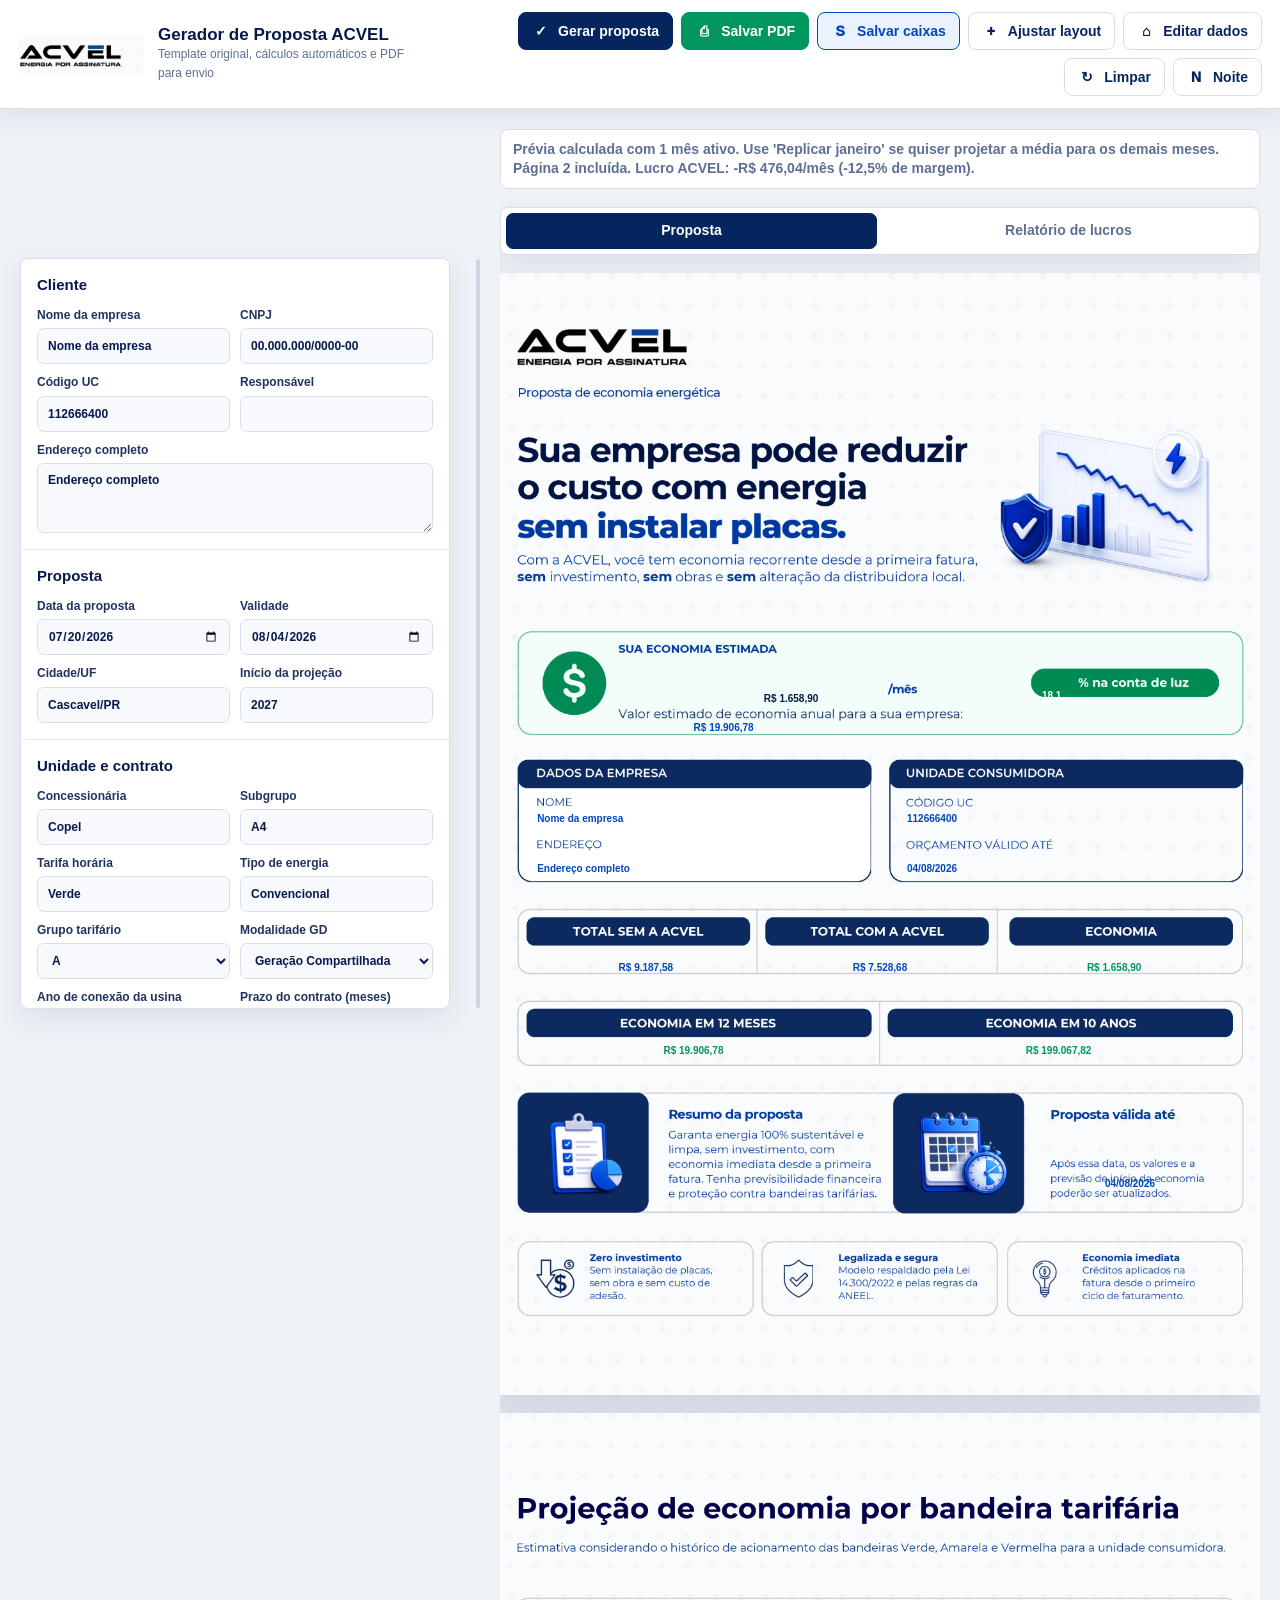
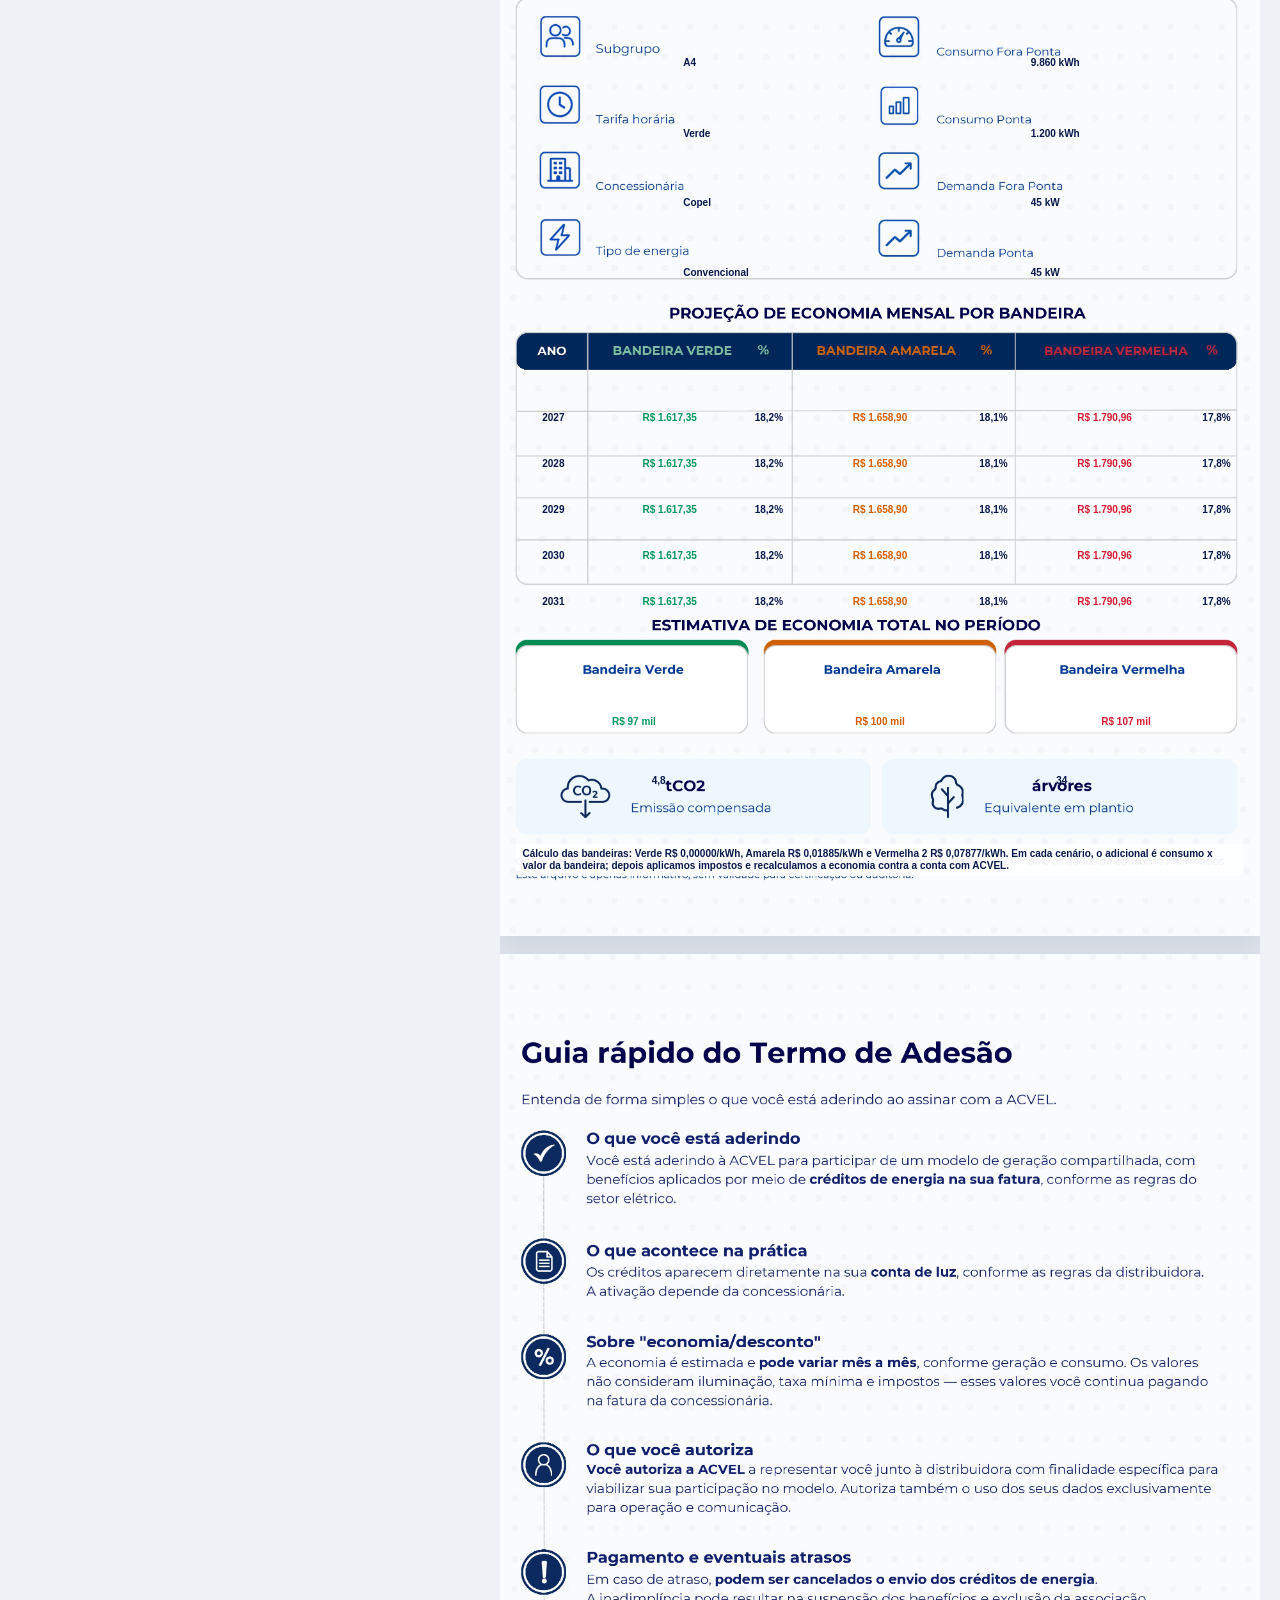
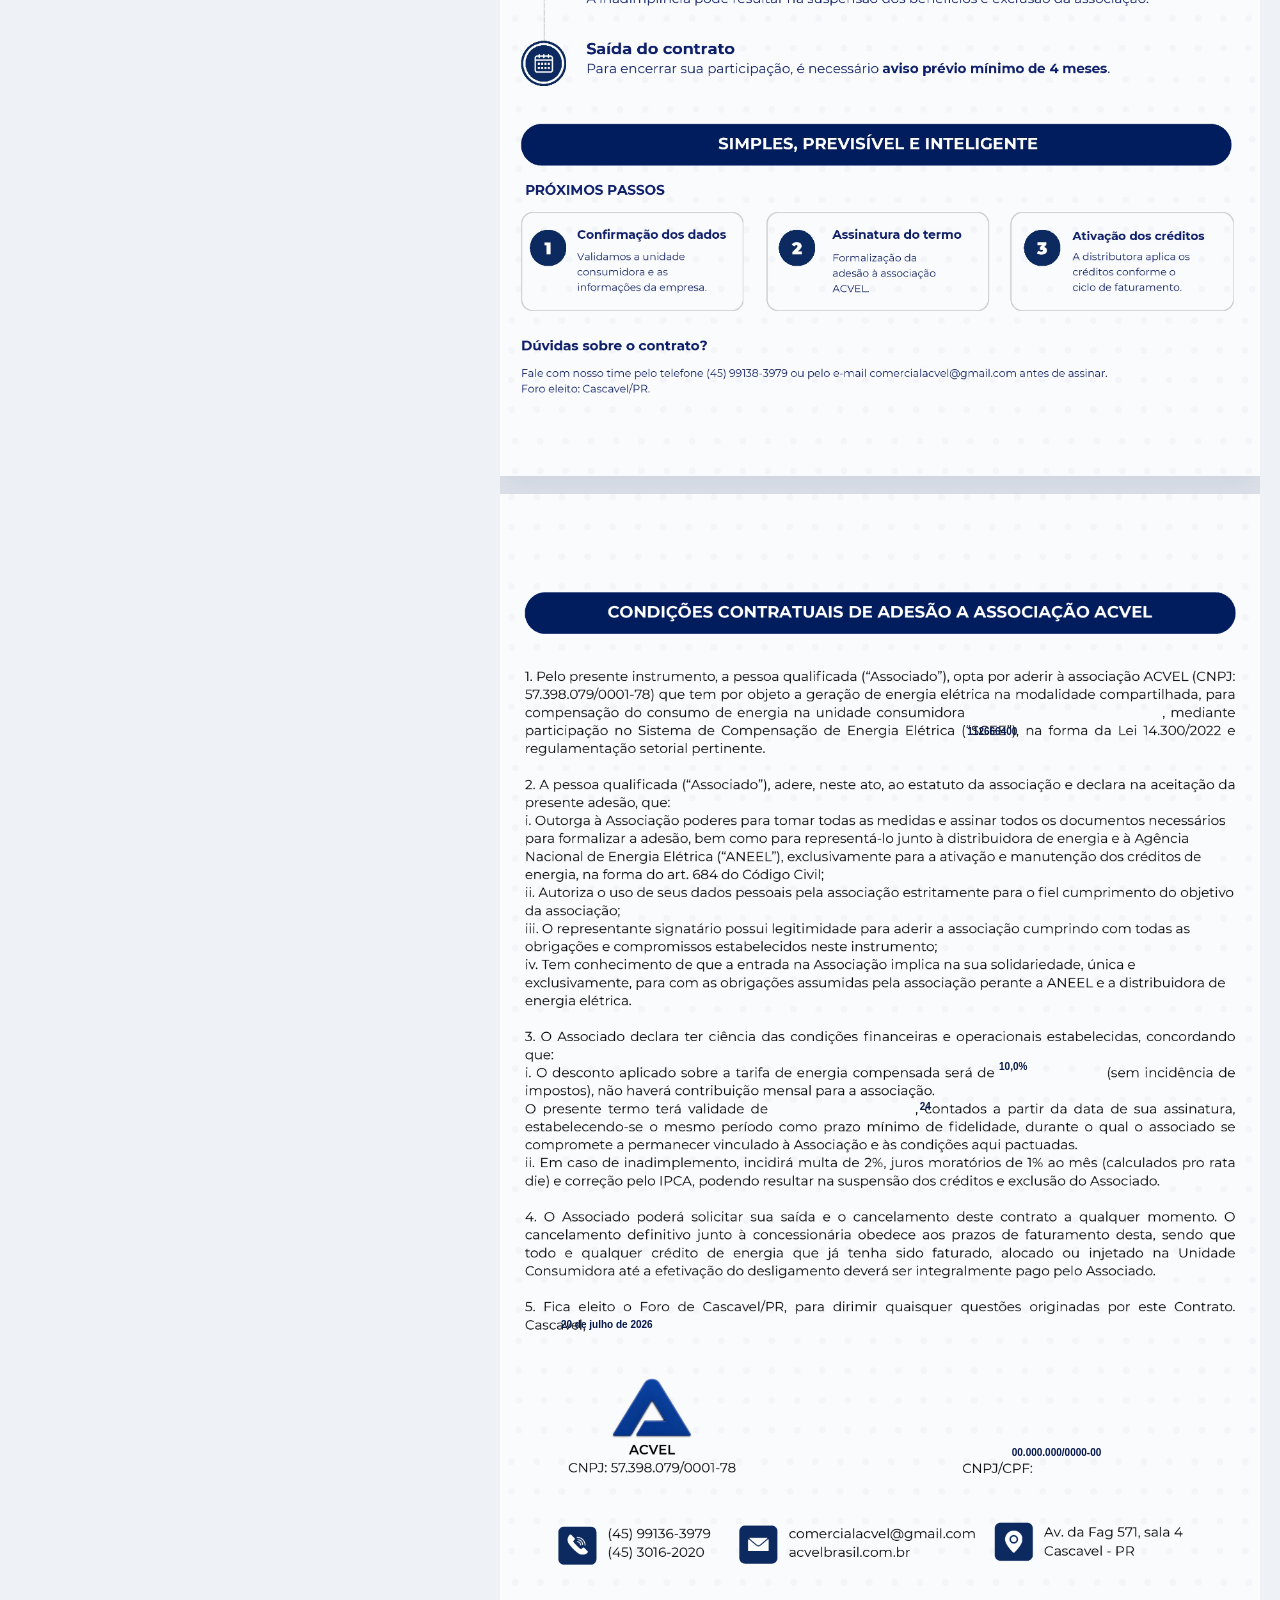
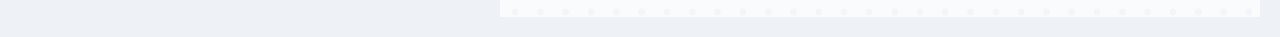
==== commit 7a7c090d: "Layout desktop no iPhone (v16)" ====
--- a/ACVEL-Proposta-iPhone-PWA/index.html
+++ b/ACVEL-Proposta-iPhone-PWA/index.html
@@ -2,7 +2,7 @@
 <html lang="pt-BR">
 <head>
   <meta charset="utf-8">
-  <meta name="viewport" content="width=device-width, initial-scale=1">
+  <meta name="viewport" content="width=1280">
   <meta name="theme-color" content="#06255f">
   <meta name="mobile-web-app-capable" content="yes">
   <meta name="apple-mobile-web-app-capable" content="yes">
@@ -915,6 +915,45 @@
       opacity: 1 !important;
     }
 
+    .pdf-export-root {
+      position: fixed;
+      top: 0;
+      left: -10000px;
+      z-index: -1;
+      width: 794px;
+      min-height: 1123px;
+      overflow: visible;
+      pointer-events: none;
+      background: #fff;
+    }
+
+    .pdf-export-root .proposal-page,
+    .pdf-export-root .profit-report-panel {
+      zoom: 1 !important;
+    }
+
+    .pdf-export-root .proposal-page {
+      display: block !important;
+      flex: none !important;
+      width: 794px !important;
+      height: 1123px !important;
+      max-width: none !important;
+      min-height: 0 !important;
+      margin: 0 0 24px !important;
+      overflow: hidden !important;
+      transform: none !important;
+      contain: none !important;
+      content-visibility: visible !important;
+      border-radius: 0 !important;
+      box-shadow: none !important;
+    }
+
+    .pdf-export-root .is-layout-selected,
+    .pdf-export-root .is-dragging {
+      outline: 0 !important;
+      box-shadow: none !important;
+    }
+
     .template-proposal .proposal-page {
       background: #fff;
     }
@@ -1994,7 +2033,9 @@
       margin: 0;
     }
   </style>
-  <link rel="stylesheet" href="android-mobile.css">
+  <!-- Layout desktop forçado no iPhone: android-mobile.css desativado. Para voltar ao layout de celular, remova o comentário. -->
+  <!-- <link rel="stylesheet" href="android-mobile.css?v=16"> -->
+  <style>body{-webkit-text-size-adjust:100%;text-size-adjust:100%}.proposal-page,.proposal-page *{-webkit-text-size-adjust:none!important;text-size-adjust:none!important}</style>
   <script src="vendor/html2canvas.min.js"></script>
   <script src="vendor/jspdf.umd.min.js"></script>
 </head>
@@ -2718,11 +2759,12 @@
     const PANEL_WIDTH_MIN = 320;
     const PANEL_WIDTH_MAX = 760;
     const MOBILE_A4_WIDTH_PX = 794;
-    const MOBILE_PDF_FIELD_SCALE = 1.58;
-    const MOBILE_PDF_FIELD_SELECTOR = [
-      ".cover-page .word-field",
-      ".flag-projection-page .word-field:not(.word-text-box)"
-    ].join(", ");
+    const PDF_EXPORT_WIDTH_PX = 794;
+    const PDF_EXPORT_HEIGHT_PX = 1123;
+    const PDF_PAGE_WIDTH_MM = 210;
+    const PDF_PAGE_HEIGHT_MM = 297;
+    const PDF_FIELD_FONT_SCALE = 1.45;
+    const PDF_VECTOR_TEXT_SELECTOR = ".word-field";
 
     let layoutPositions = {};
     let layoutDrag = null;
@@ -3918,7 +3960,10 @@
       return true;
     }
 
+    const FORCE_DESKTOP_LAYOUT = true;
+
     function isMobilePreviewMode() {
+      if (FORCE_DESKTOP_LAYOUT) return false;
       const params = new URLSearchParams(window.location.search);
       if (params.has("mobilePreview") || isCapacitorNativeApp()) return true;
       const userAgent = navigator.userAgent || "";
@@ -5036,8 +5081,8 @@
       requestAnimationFrame(fitMobilePreview);
     }
 
-    function waitForProposalImages() {
-      const images = Array.from(document.querySelectorAll(".proposal-page img"));
+    function waitForImagesIn(root) {
+      const images = Array.from(root.querySelectorAll(".proposal-page img"));
       return Promise.all(images.map((img) => {
         if (img.complete && img.naturalWidth > 0) return Promise.resolve();
         if (typeof img.decode === "function") return img.decode().catch(() => {});
@@ -5046,6 +5091,10 @@
           img.addEventListener("error", resolve, { once: true });
         });
       }));
+    }
+
+    function waitForProposalImages() {
+      return waitForImagesIn(document);
     }
 
     function safePdfFileName() {
@@ -5064,22 +5113,135 @@
         .filter((page) => window.getComputedStyle(page).display !== "none");
     }
 
-    function applyTemporaryMobilePdfFieldScale() {
-      if (!isMobilePreviewMode()) return () => {};
-      const fields = Array.from(document.querySelectorAll(MOBILE_PDF_FIELD_SELECTOR))
-        .filter((el) => !el.classList.contains("is-layout-hidden"));
-      const originals = fields.map((el) => ({ el, fontSize: el.style.fontSize }));
-      fields.forEach((el) => {
-        const current = parseFloat(getComputedStyle(el).fontSize);
-        if (!Number.isFinite(current)) return;
-        el.style.fontSize = `${Number((current * MOBILE_PDF_FIELD_SCALE).toFixed(2))}px`;
+    function createPdfExportRoot(sourcePages) {
+      const root = document.createElement("div");
+      root.className = "pdf-export-root";
+      root.setAttribute("aria-hidden", "true");
+      sourcePages.forEach((page) => {
+        const clone = page.cloneNode(true);
+        clone.classList.remove("is-layout-selected", "is-dragging");
+        clone.querySelectorAll(".is-layout-selected, .is-dragging").forEach((el) => {
+          el.classList.remove("is-layout-selected", "is-dragging");
+        });
+        clone.querySelectorAll("[id]").forEach((el) => el.removeAttribute("id"));
+        clone.style.setProperty("width", `${PDF_EXPORT_WIDTH_PX}px`, "important");
+        clone.style.setProperty("height", `${PDF_EXPORT_HEIGHT_PX}px`, "important");
+        clone.style.setProperty("max-width", "none", "important");
+        clone.style.setProperty("min-height", "0", "important");
+        clone.style.setProperty("zoom", "1", "important");
+        clone.style.setProperty("transform", "none", "important");
+        clone.style.setProperty("contain", "none", "important");
+        clone.style.setProperty("content-visibility", "visible", "important");
+        clone.style.setProperty("box-shadow", "none", "important");
+        clone.style.setProperty("border-radius", "0", "important");
+        root.appendChild(clone);
       });
-      return () => {
-        originals.forEach(({ el, fontSize }) => {
-          if (fontSize) el.style.fontSize = fontSize;
-          else el.style.removeProperty("font-size");
-        });
-      };
+      document.body.appendChild(root);
+      return root;
+    }
+
+    function pdfExportCanvasScale() {
+      return Math.min(2.5, Math.max(2, window.devicePixelRatio || 2));
+    }
+
+    function hexToRgbParts(value) {
+      const hex = rgbToHex(value);
+      return [
+        parseInt(hex.slice(1, 3), 16),
+        parseInt(hex.slice(3, 5), 16),
+        parseInt(hex.slice(5, 7), 16)
+      ];
+    }
+
+    function collectPdfVectorText(page) {
+      const pageRect = page.getBoundingClientRect();
+      if (!pageRect.width || !pageRect.height) return [];
+      return Array.from(page.querySelectorAll(PDF_VECTOR_TEXT_SELECTOR))
+        .filter((el) => !el.classList.contains("is-layout-hidden"))
+        .map((el) => {
+          const style = getComputedStyle(el);
+          if (style.display === "none" || style.visibility === "hidden") return null;
+          const text = (el.textContent || "").replace(/\s+/g, " ").trim();
+          if (!text) return null;
+          const rect = el.getBoundingClientRect();
+          const fontSizePx = parseFloat(style.fontSize) || 10;
+          const fontSizePt = Math.max(4, Math.min(96, fontSizePx * PDF_FIELD_FONT_SCALE));
+          const widthMm = (rect.width / pageRect.width) * PDF_PAGE_WIDTH_MM;
+          const leftMm = ((rect.left - pageRect.left) / pageRect.width) * PDF_PAGE_WIDTH_MM;
+          const topMm = ((rect.top - pageRect.top) / pageRect.height) * PDF_PAGE_HEIGHT_MM;
+          const fontHeightMm = fontSizePt * 0.352778;
+          const align = /center/i.test(style.textAlign)
+            ? "center"
+            : (/right|end/i.test(style.textAlign) ? "right" : "left");
+          const x = align === "center"
+            ? leftMm + widthMm / 2
+            : (align === "right" ? leftMm + widthMm : leftMm);
+          return {
+            el,
+            text,
+            x,
+            y: topMm + fontHeightMm * 0.82,
+            fontSizePt,
+            align,
+            widthMm,
+            multiline: style.whiteSpace !== "nowrap",
+            color: hexToRgbParts(style.color || el.style.color),
+            bold: currentFieldBold(el)
+          };
+        })
+        .filter(Boolean);
+    }
+
+    function hidePdfVectorText(fields) {
+      fields.forEach(({ el }) => {
+        el.style.visibility = "hidden";
+      });
+    }
+
+    function drawPdfVectorText(pdf, fields) {
+      fields.forEach((field) => {
+        pdf.setFont("helvetica", field.bold ? "bold" : "normal");
+        pdf.setFontSize(field.fontSizePt);
+        pdf.setTextColor(field.color[0], field.color[1], field.color[2]);
+        if (field.multiline && field.widthMm > 0) {
+          const lines = pdf.splitTextToSize(field.text, Math.max(6, field.widthMm));
+          pdf.text(lines, field.x, field.y, {
+            align: field.align,
+            baseline: "alphabetic",
+            lineHeightFactor: 1.15
+          });
+        } else {
+          pdf.text(field.text, field.x, field.y, {
+            align: field.align,
+            baseline: "alphabetic"
+          });
+        }
+      });
+    }
+
+    function pdfImageFormat(src) {
+      const clean = String(src || "").split("?")[0].split("#")[0].toLowerCase();
+      if (clean.startsWith("data:image/png") || clean.endsWith(".png")) return "PNG";
+      if (clean.startsWith("data:image/webp") || clean.endsWith(".webp")) return "WEBP";
+      return "JPEG";
+    }
+
+    function drawPdfTemplatePage(pdf, page) {
+      const background = page.querySelector(".word-bg");
+      if (!background || !background.complete || !background.naturalWidth) return false;
+      const source = background.currentSrc || background.src;
+      pdf.addImage(
+        background,
+        pdfImageFormat(source),
+        0,
+        0,
+        PDF_PAGE_WIDTH_MM,
+        PDF_PAGE_HEIGHT_MM,
+        undefined,
+        "FAST"
+      );
+      drawPdfVectorText(pdf, collectPdfVectorText(page));
+      return true;
     }
 
     function downloadPdfBlob(blob, filename) {
@@ -5128,36 +5290,45 @@
 
     async function savePdfWithMobileEngine() {
       if (!window.html2canvas || !window.jspdf?.jsPDF) return false;
-      const pages = proposalPagesForPdf();
-      if (!pages.length) return false;
+      const sourcePages = proposalPagesForPdf();
+      if (!sourcePages.length) return false;
 
       const filename = safePdfFileName();
       const { jsPDF } = window.jspdf;
       const pdf = new jsPDF({ orientation: "portrait", unit: "mm", format: "a4", compress: true });
 
-      let restorePdfFieldScale = () => {};
+      let exportRoot = null;
       document.body.classList.add("pdf-render-mode");
       await new Promise((resolve) => requestAnimationFrame(resolve));
 
       try {
-        restorePdfFieldScale = applyTemporaryMobilePdfFieldScale();
+        exportRoot = createPdfExportRoot(sourcePages);
+        await waitForImagesIn(exportRoot);
         await new Promise((resolve) => requestAnimationFrame(resolve));
+        const pages = Array.from(exportRoot.querySelectorAll(".proposal-page"));
+        const canvasScale = pdfExportCanvasScale();
 
         for (const [index, page] of pages.entries()) {
           if (index) pdf.addPage("a4", "portrait");
+          if (drawPdfTemplatePage(pdf, page)) continue;
+          const vectorText = collectPdfVectorText(page);
+          hidePdfVectorText(vectorText);
           const canvas = await window.html2canvas(page, {
             backgroundColor: "#ffffff",
-            scale: 2,
+            scale: canvasScale,
             useCORS: true,
             allowTaint: true,
             logging: false,
             scrollX: 0,
             scrollY: 0,
-            windowWidth: page.scrollWidth,
-            windowHeight: page.scrollHeight
+            width: PDF_EXPORT_WIDTH_PX,
+            height: PDF_EXPORT_HEIGHT_PX,
+            windowWidth: PDF_EXPORT_WIDTH_PX,
+            windowHeight: PDF_EXPORT_HEIGHT_PX
           });
           const image = canvas.toDataURL("image/jpeg", 0.94);
           pdf.addImage(image, "JPEG", 0, 0, 210, 297, undefined, "FAST");
+          drawPdfVectorText(pdf, vectorText);
         }
 
         const plugins = window.Capacitor?.Plugins || {};
@@ -5184,7 +5355,7 @@
         await deliverPdfBlob(pdf.output("blob"), filename);
         return true;
       } finally {
-        restorePdfFieldScale();
+        if (exportRoot) exportRoot.remove();
         document.body.classList.remove("pdf-render-mode");
         fitMobilePreview();
       }
@@ -5378,7 +5549,7 @@
 
     if ("serviceWorker" in navigator && location.protocol !== "file:") {
       window.addEventListener("load", () => {
-        navigator.serviceWorker.register("./service-worker.js?v=11").catch((error) => {
+        navigator.serviceWorker.register("./service-worker.js?v=16").catch((error) => {
           console.warn("Service worker nao registrado.", error);
         });
       });
--- a/ACVEL-Proposta-iPhone-PWA/android-mobile.css
+++ b/ACVEL-Proposta-iPhone-PWA/android-mobile.css
@@ -383,88 +383,88 @@
   touch-action: pan-y;
 }
 
-body.pdf-render-mode .proposal-page,
-body.pdf-render-mode .profit-report-panel {
+body.pdf-render-mode .pdf-export-root .proposal-page,
+body.pdf-render-mode .pdf-export-root .profit-report-panel {
   zoom: 1 !important;
   contain: none !important;
   content-visibility: visible !important;
 }
 
 body.mobile-preview-mode .proposal-page h1,
-body.pdf-render-mode .proposal-page h1 {
+body.pdf-render-mode .pdf-export-root .proposal-page h1 {
   font-size: 29px;
 }
 
 body.mobile-preview-mode .proposal-page h2,
-body.pdf-render-mode .proposal-page h2 {
+body.pdf-render-mode .pdf-export-root .proposal-page h2 {
   font-size: 29px;
 }
 
 body.mobile-preview-mode .cover-page h1,
-body.pdf-render-mode .cover-page h1 {
+body.pdf-render-mode .pdf-export-root .cover-page h1 {
   font-size: 24px;
 }
 
 body.mobile-preview-mode .hero,
-body.pdf-render-mode .hero {
+body.pdf-render-mode .pdf-export-root .hero {
   grid-template-columns: 1fr 66mm;
 }
 
 body.mobile-preview-mode .cover-page .hero,
-body.pdf-render-mode .cover-page .hero {
+body.pdf-render-mode .pdf-export-root .cover-page .hero {
   grid-template-columns: 1fr 54mm;
 }
 
 body.mobile-preview-mode .hero img,
-body.pdf-render-mode .hero img {
+body.pdf-render-mode .pdf-export-root .hero img {
   display: block;
 }
 
 body.mobile-preview-mode .saving-card,
-body.pdf-render-mode .saving-card {
+body.pdf-render-mode .pdf-export-root .saving-card {
   grid-template-columns: 18mm 1fr 38mm;
 }
 
 body.mobile-preview-mode .cover-page .saving-card,
-body.pdf-render-mode .cover-page .saving-card {
+body.pdf-render-mode .pdf-export-root .cover-page .saving-card {
   grid-template-columns: 13mm 1fr 31mm;
 }
 
 body.mobile-preview-mode .grid-2,
-body.pdf-render-mode .grid-2,
+body.pdf-render-mode .pdf-export-root .grid-2,
 body.mobile-preview-mode .consumer-card,
-body.pdf-render-mode .consumer-card,
+body.pdf-render-mode .pdf-export-root .consumer-card,
 body.mobile-preview-mode .eco-row,
-body.pdf-render-mode .eco-row {
+body.pdf-render-mode .pdf-export-root .eco-row {
   grid-template-columns: 1fr 1fr;
 }
 
 body.mobile-preview-mode .info-strip,
-body.pdf-render-mode .info-strip {
+body.pdf-render-mode .pdf-export-root .info-strip {
   grid-template-columns: 18mm 1fr 18mm 1fr;
 }
 
 body.mobile-preview-mode .cover-page .info-strip,
-body.pdf-render-mode .cover-page .info-strip {
+body.pdf-render-mode .pdf-export-root .cover-page .info-strip {
   grid-template-columns: 13mm 1fr 13mm 1fr;
 }
 
 body.mobile-preview-mode .feature-row,
-body.pdf-render-mode .feature-row,
+body.pdf-render-mode .pdf-export-root .feature-row,
 body.mobile-preview-mode .steps,
-body.pdf-render-mode .steps,
+body.pdf-render-mode .pdf-export-root .steps,
 body.mobile-preview-mode .estimate-cards,
-body.pdf-render-mode .estimate-cards {
+body.pdf-render-mode .pdf-export-root .estimate-cards {
   grid-template-columns: repeat(3, 1fr);
 }
 
 body.mobile-preview-mode .pill,
-body.pdf-render-mode .pill {
+body.pdf-render-mode .pdf-export-root .pill {
   justify-self: end;
 }
 
 body.mobile-preview-mode .footer-contact,
-body.pdf-render-mode .footer-contact {
+body.pdf-render-mode .pdf-export-root .footer-contact {
   position: absolute;
   left: 15mm;
   right: 15mm;
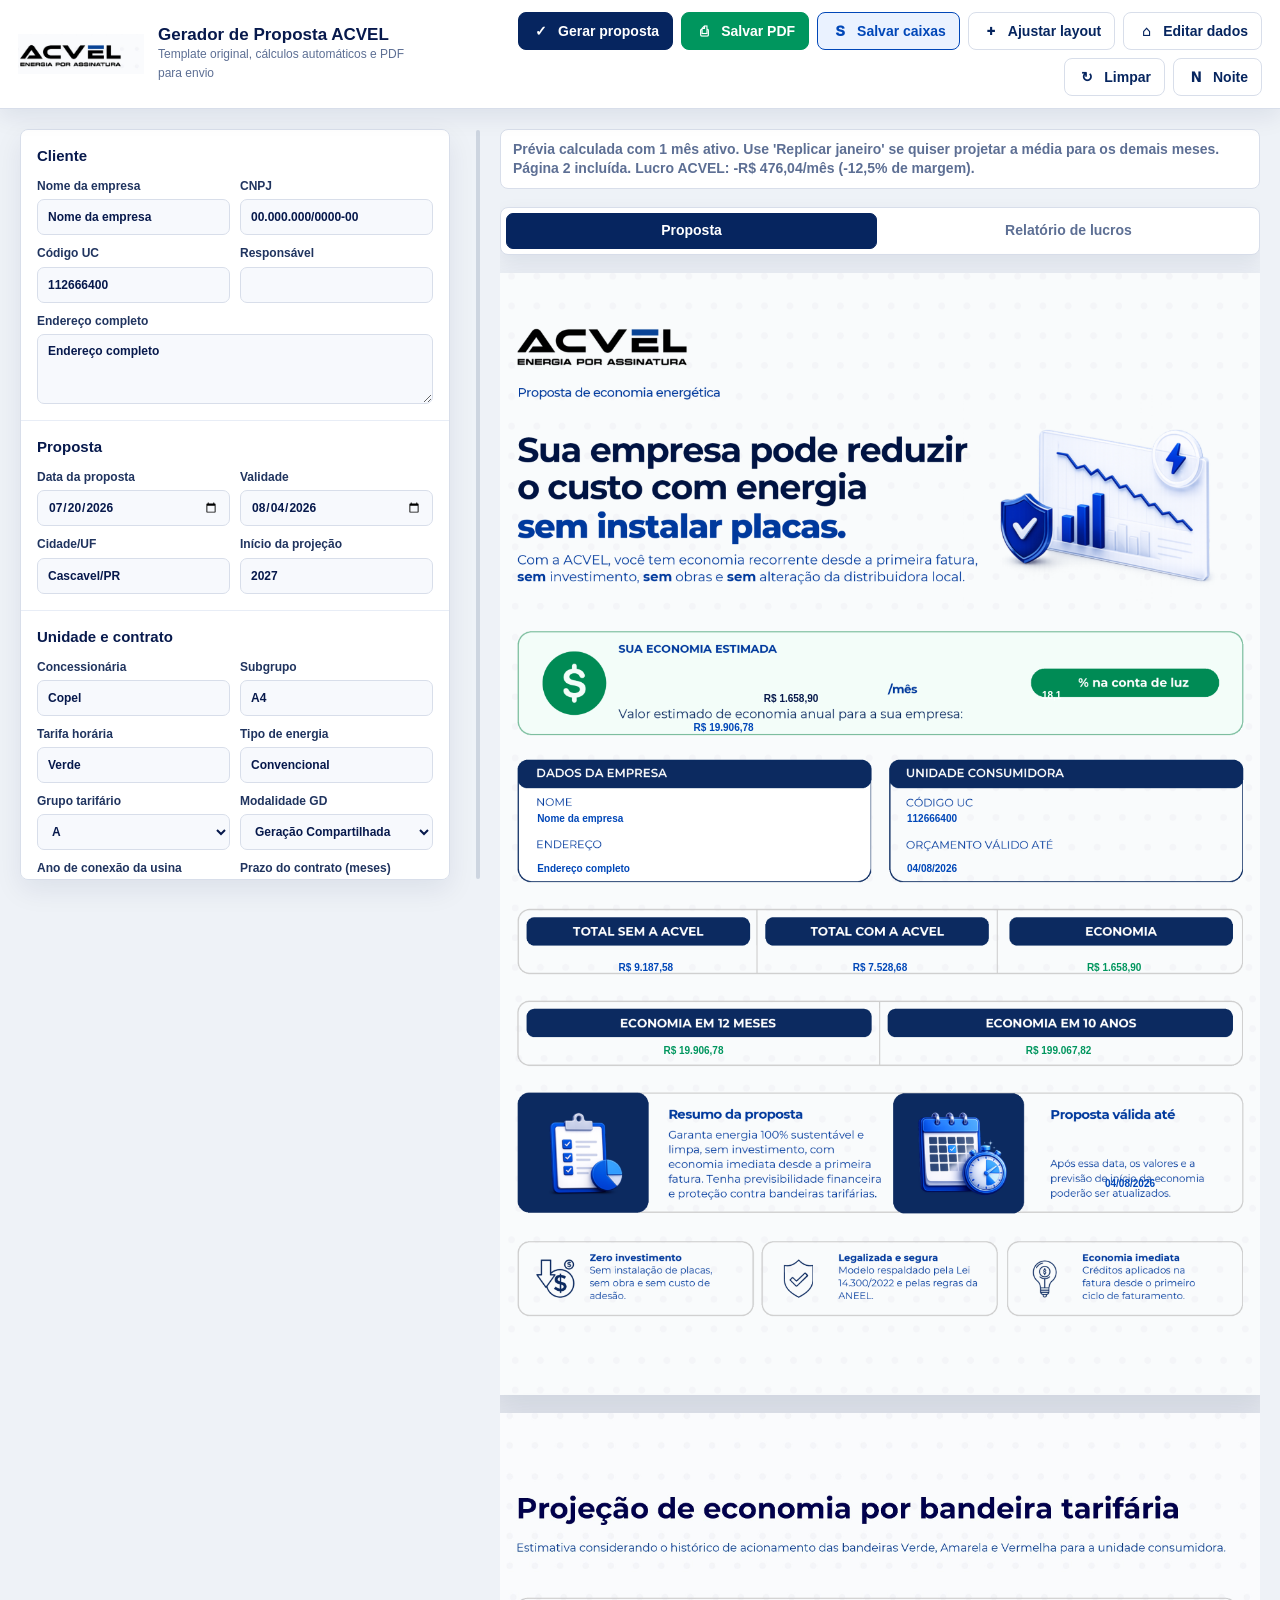
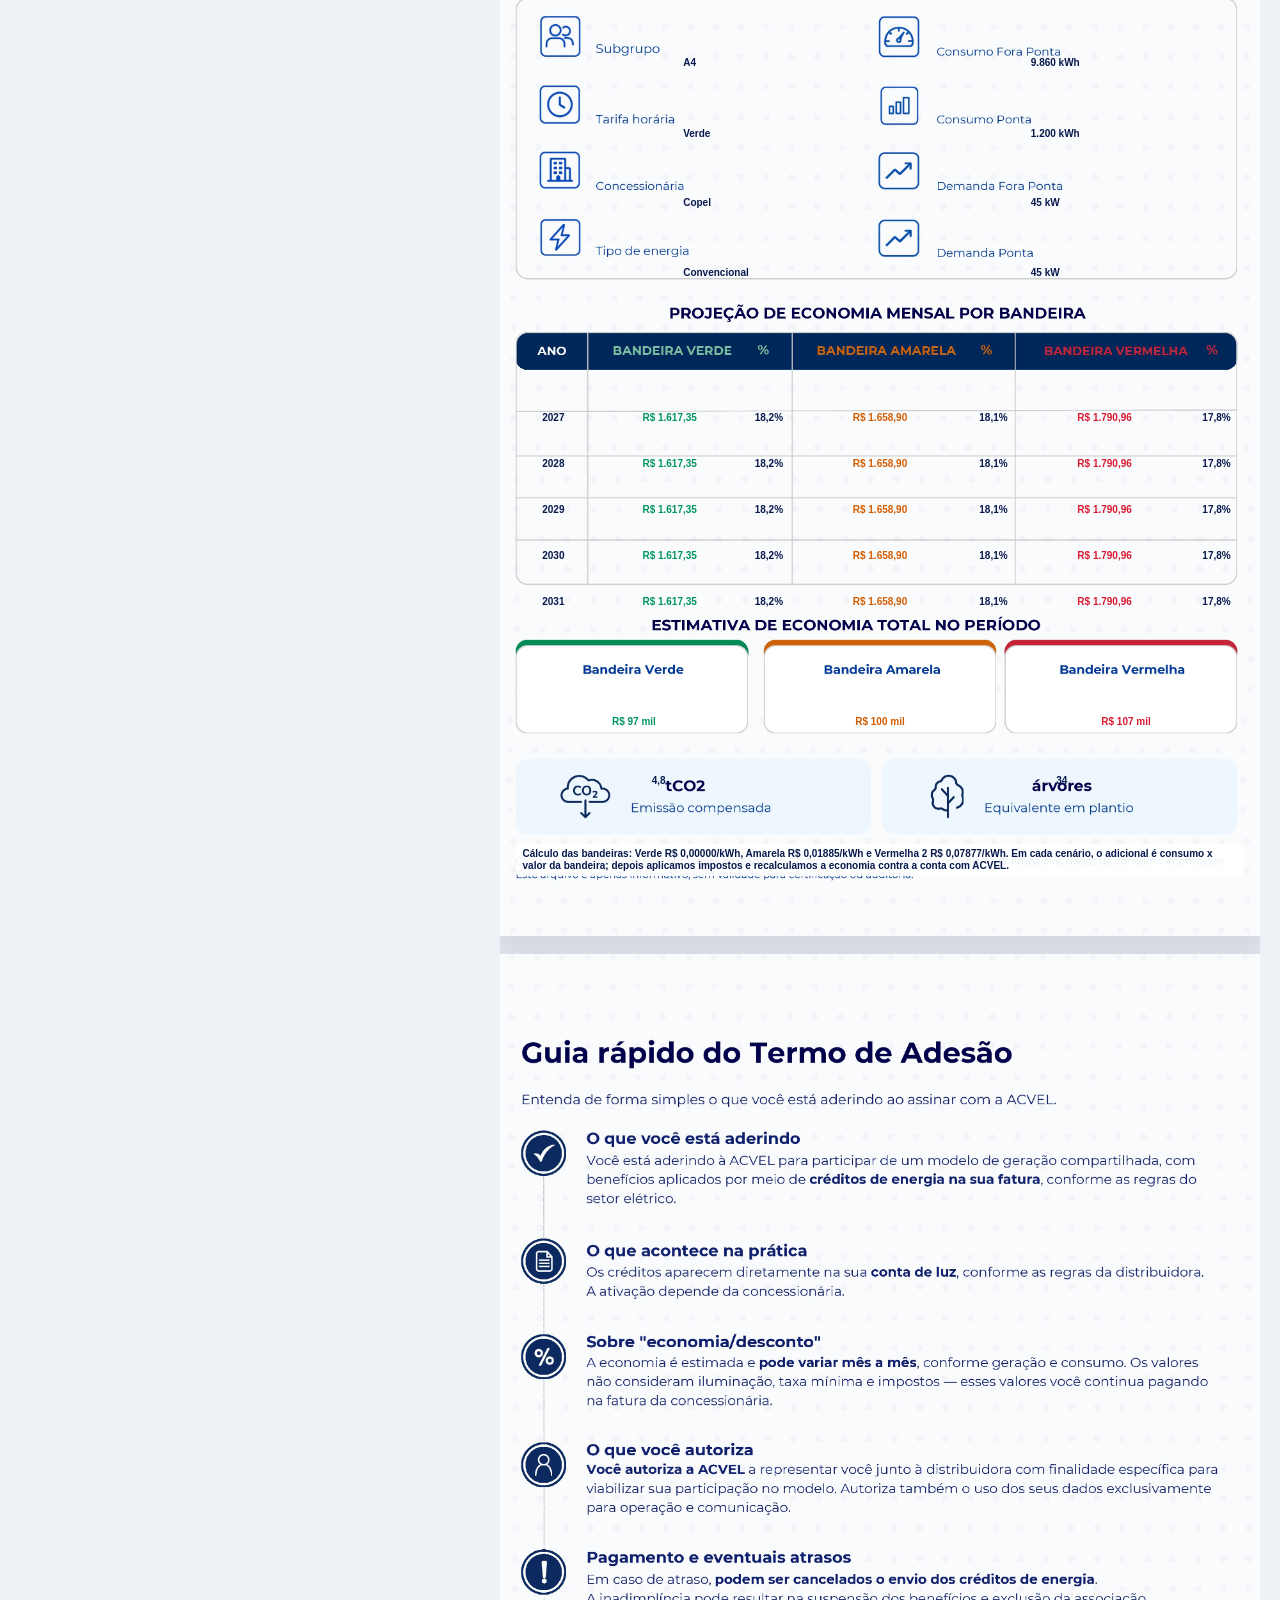
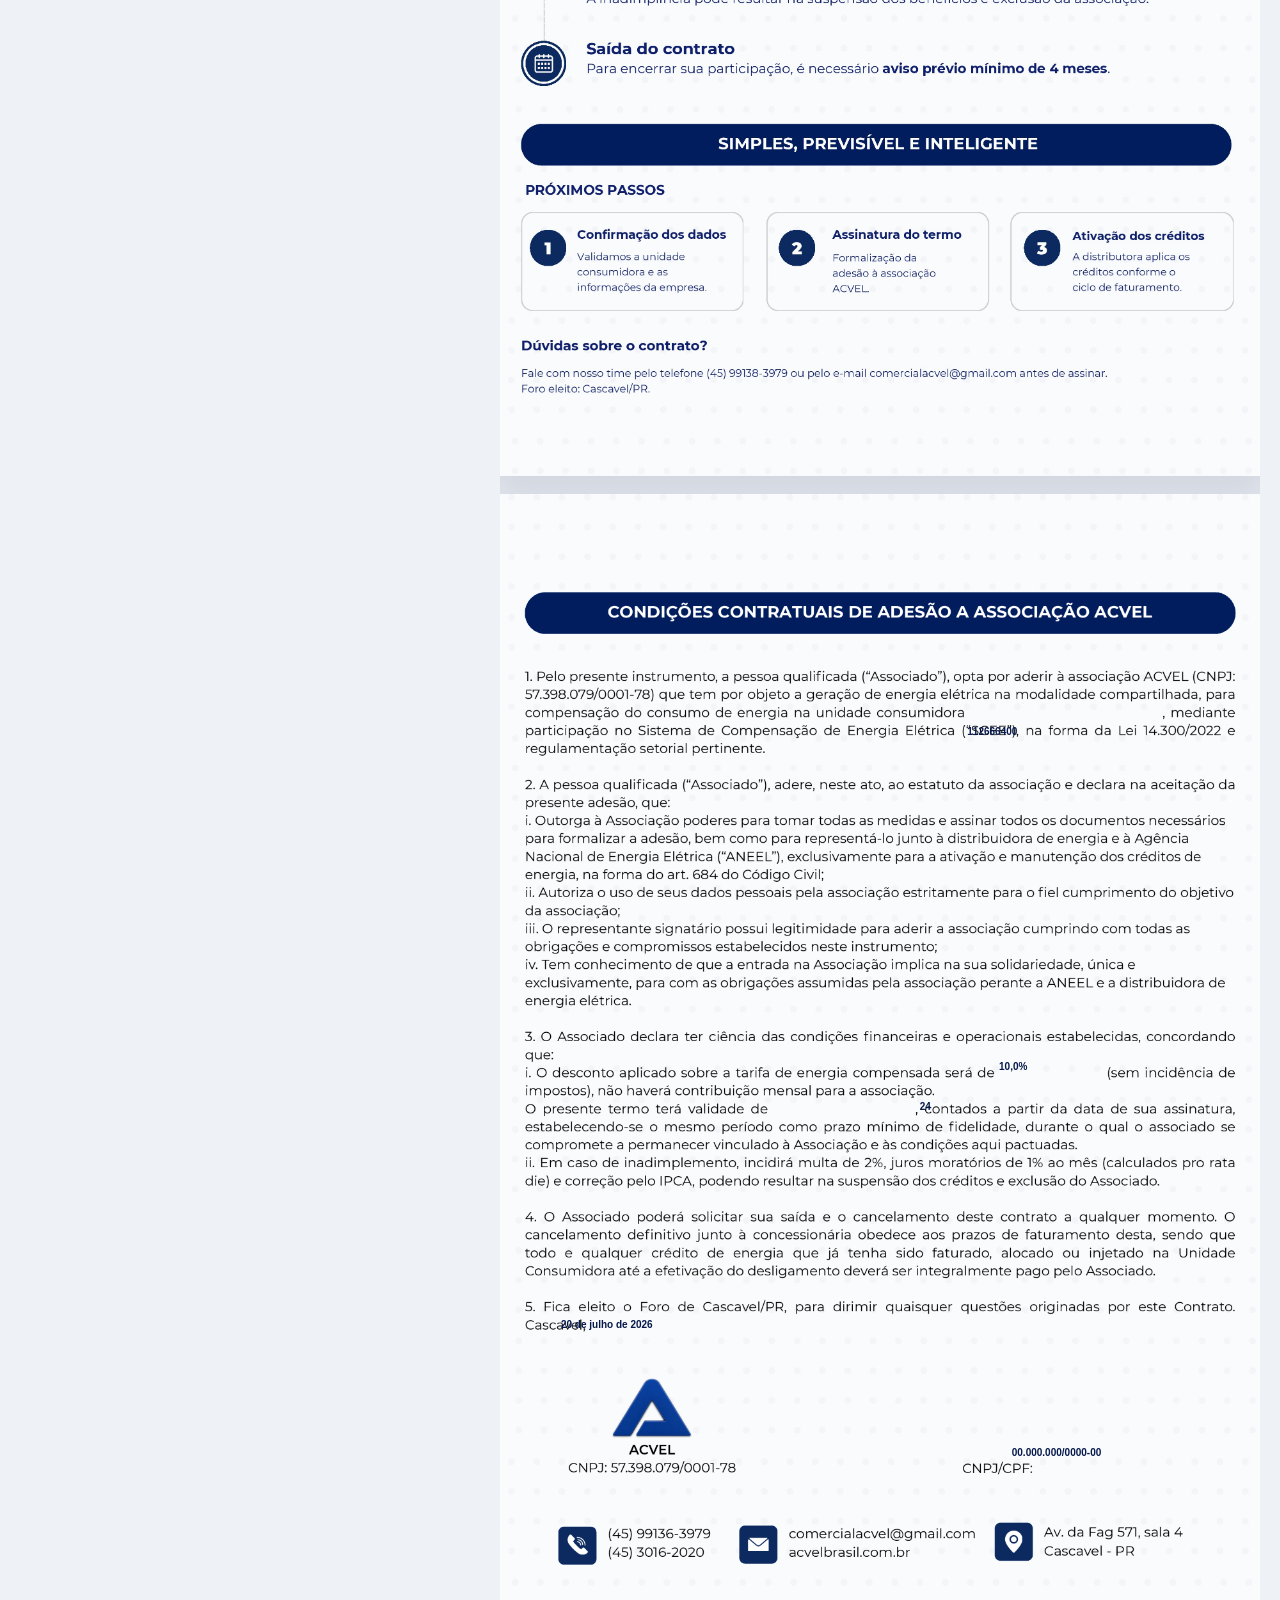
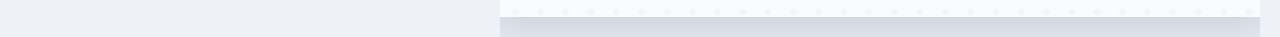
==== commit cb685f28: "Fix mouse wheel scrolling" ====
--- a/ACVEL-Proposta-iPhone-PWA/index.html
+++ b/ACVEL-Proposta-iPhone-PWA/index.html
@@ -44,7 +44,7 @@
 
     html {
       max-width: 100%;
-      overflow-x: hidden;
+      overflow-x: clip;
     }
 
     body {
@@ -53,7 +53,7 @@
       background: var(--app-bg);
       font-size: 14px;
       line-height: 1.35;
-      overflow-x: hidden;
+      overflow-x: clip;
     }
 
     button, input, select, textarea {
@@ -179,7 +179,7 @@
       gap: 20px;
       padding: calc(var(--topbar-height) + 20px) 20px 20px;
       min-width: 0;
-      overflow-x: hidden;
+      overflow-x: clip;
     }
 
     .control-panel {
@@ -437,9 +437,8 @@
       gap: 18px;
       width: 100%;
       min-width: 0;
-      overflow-x: hidden;
+      overflow-x: clip;
       max-width: 100%;
-      overscroll-behavior: contain;
       scroll-margin-top: calc(var(--topbar-height) + 20px);
     }
 
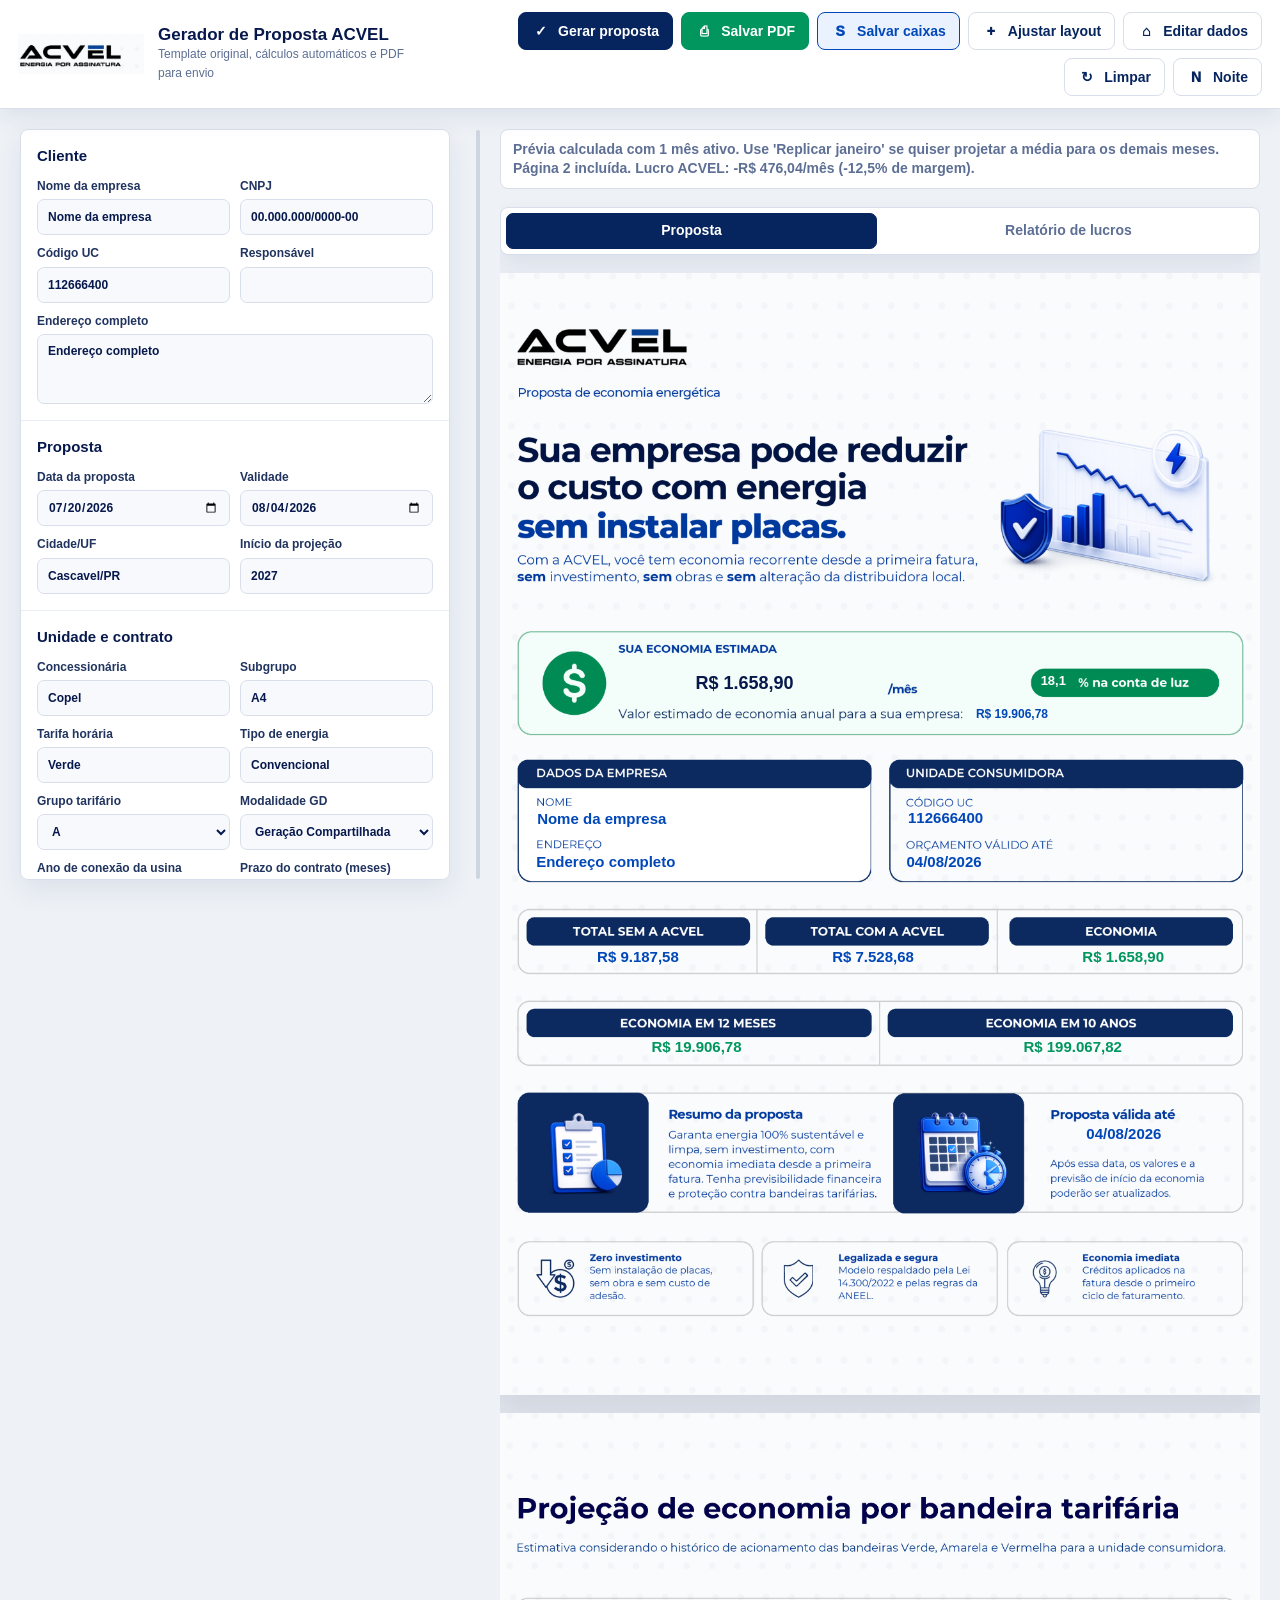
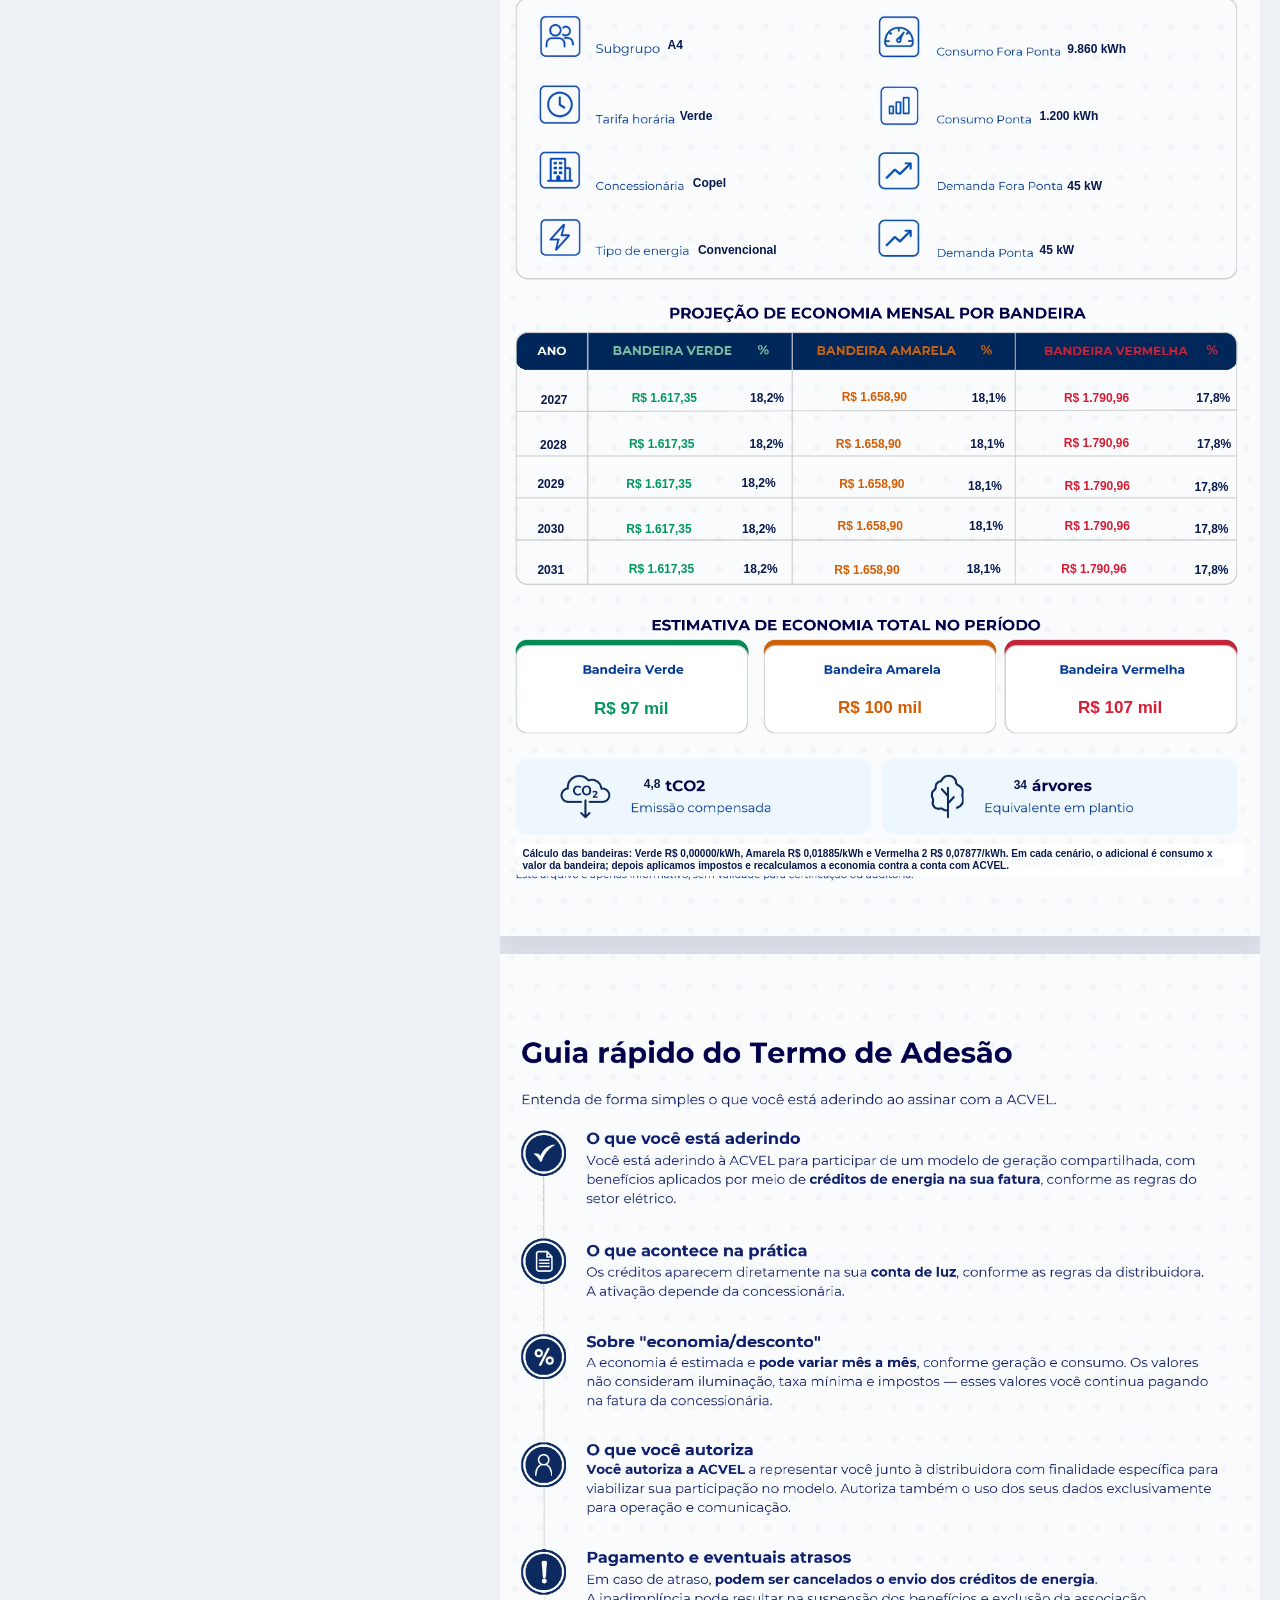
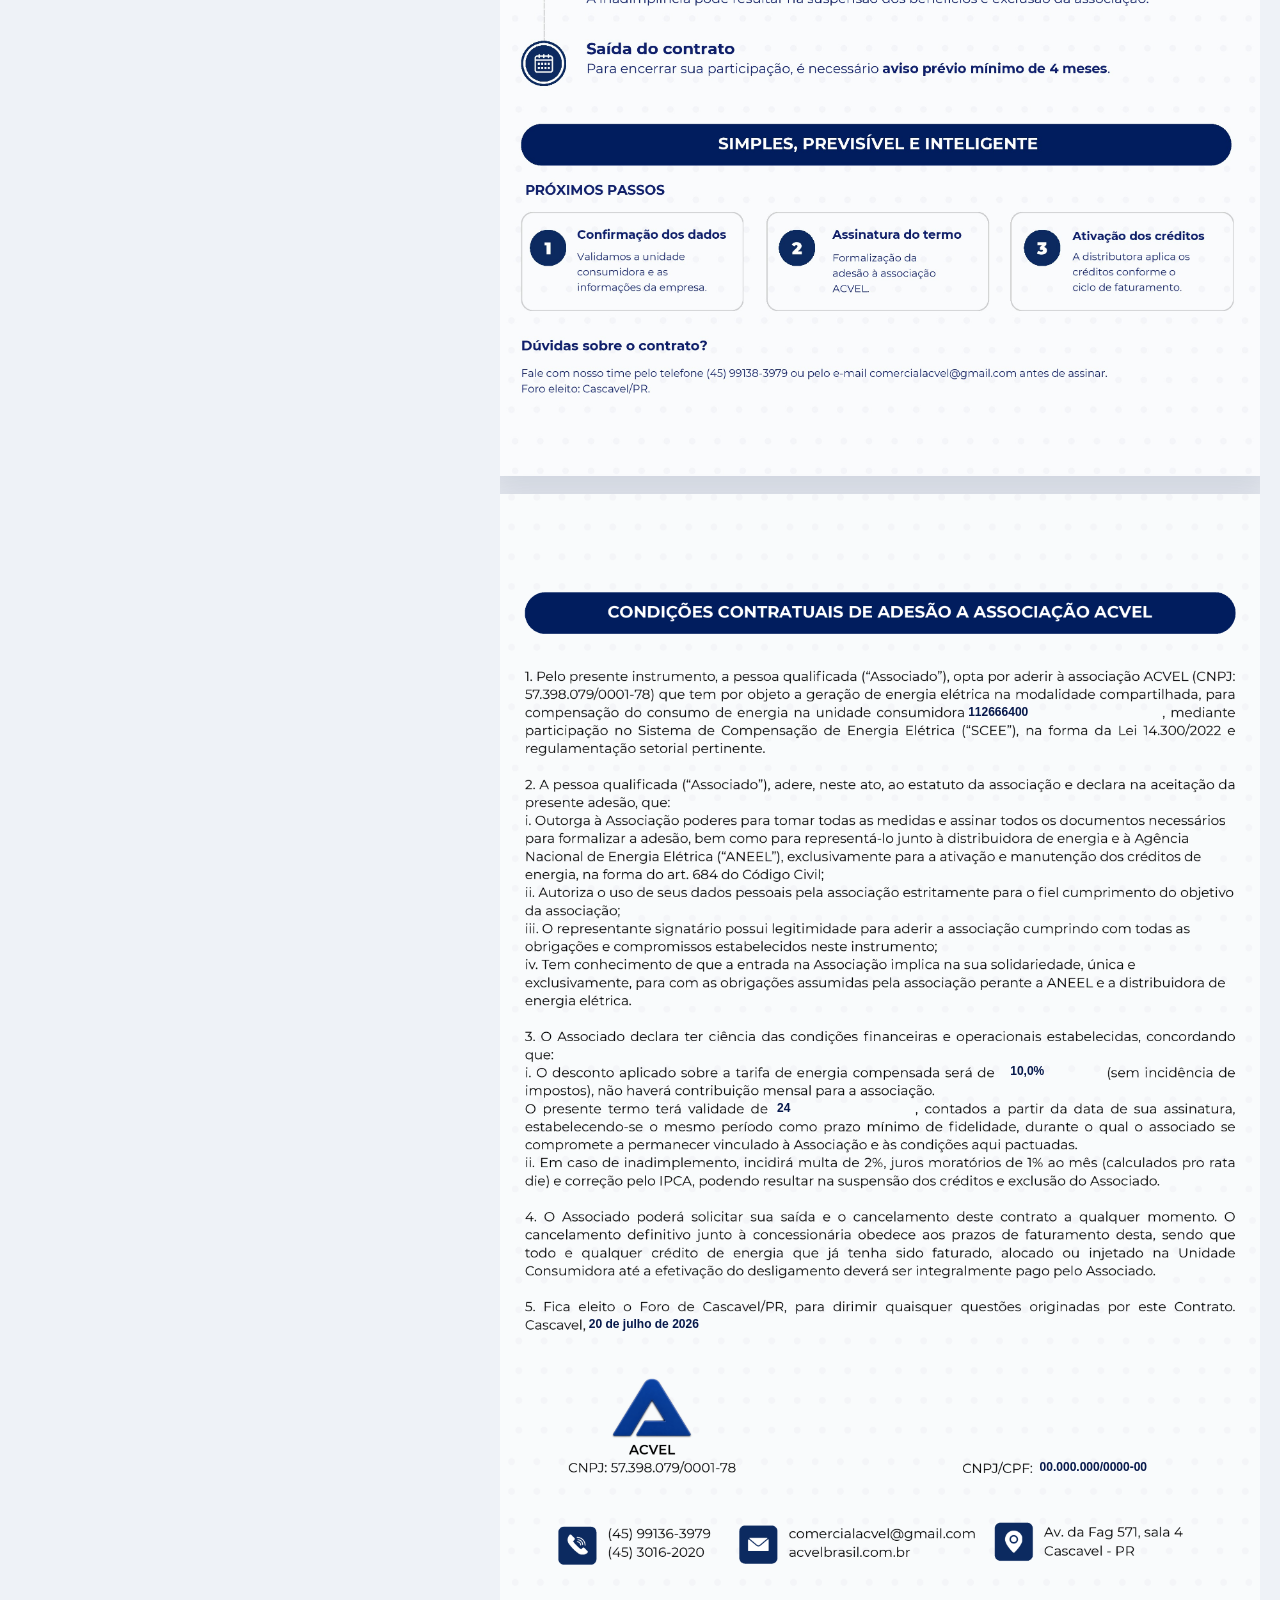
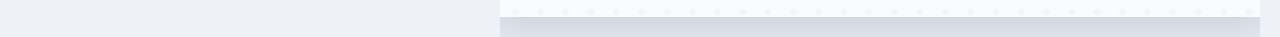
==== commit 8cf0ea7c: "Apply shared proposal layout defaults" ====
--- a/ACVEL-Proposta-iPhone-PWA/index.html
+++ b/ACVEL-Proposta-iPhone-PWA/index.html
@@ -2335,7 +2335,7 @@
       <div class="layout-tools" id="layoutTools" hidden>
         <div>
           <strong>Modo ajuste de layout</strong>
-          <span id="layoutStatus">Arraste os campos na proposta. As posicoes ficam salvas neste navegador.</span>
+          <span id="layoutStatus">Arraste os campos. As posições ficam neste navegador até você exportar o padrão para a equipe.</span>
         </div>
         <div class="layout-editor">
           <label>Texto / sufixo
@@ -2374,6 +2374,7 @@
         <div class="layout-actions">
           <button class="btn" type="button" id="hideFieldBtn" disabled><span class="btn-icon">-</span>Ocultar campo</button>
           <button class="btn" type="button" id="showAllFieldsBtn"><span class="btn-icon">+</span>Mostrar todos</button>
+          <button class="btn" type="button" id="exportLayoutBtn" title="Baixa posições, larguras e tamanhos de fonte para publicar como padrão para toda a equipe"><span class="btn-icon">↓</span>Exportar layout da equipe</button>
           <button class="btn" type="button" id="resetLayoutBtn"><span class="btn-icon">R</span>Restaurar padrao</button>
         </div>
       </div>
@@ -2764,6 +2765,7 @@
     const PDF_PAGE_HEIGHT_MM = 297;
     const PDF_FIELD_FONT_SCALE = 1.45;
     const PDF_VECTOR_TEXT_SELECTOR = ".word-field";
+    const TEAM_LAYOUT_DEFAULTS = {"formatVersion":1,"fields":{"wMonthlySaving":{"left":20.92,"top":35.76,"width":24,"fontSize":18},"wSavingPercent":{"left":70.24,"top":35.78,"fontSize":13},"wAnnualSavingInline":{"left":58.13,"top":38.8,"width":17,"fontSize":12},"wCompanyName":{"left":6.8,"top":47.94,"width":38,"fontSize":15},"wCompanyAddress":{"left":6.68,"top":51.81,"width":38,"fontSize":15},"wUcCode":{"left":53.53,"top":47.84,"width":35,"fontSize":15},"wValidUntil":{"left":53.34,"top":51.81,"width":35,"fontSize":15},"wWithoutAcvel":{"left":7,"top":60.26,"width":25,"fontSize":15},"wWithAcvel":{"left":36.62,"top":60.25,"width":25,"fontSize":15},"wEconomy":{"left":68.14,"top":60.25,"width":25,"fontSize":15},"wAnnualSaving":{"left":14.38,"top":68.28,"width":25,"fontSize":15},"wTenYearSaving":{"left":61.77,"top":68.28,"width":25,"fontSize":15},"wValidUntilBig":{"left":71.23,"top":76.05,"width":19,"fontSize":15},"wSubgroup":{"left":23.23,"top":20.1,"fontSize":12},"wTariffMode":{"left":24.76,"top":26.47,"fontSize":12},"wUtilityName":{"left":26.41,"top":32.44,"fontSize":12},"wEnergyType":{"left":27.06,"top":38.33,"fontSize":12},"wConsumptionFp":{"left":73.6,"top":20.48,"fontSize":12},"wConsumptionP":{"left":70.1,"top":26.47,"fontSize":12},"wDemandFp":{"left":73.6,"top":32.67,"fontSize":12},"wDemandP":{"left":70.1,"top":38.33,"fontSize":12},"wProjYear0":{"left":4.7,"top":51.75,"width":8.5,"fontSize":12},"wProjGreenValue0":{"left":13.83,"top":51.54,"width":18,"fontSize":12},"wProjGreenPercent0":{"left":32.27,"top":51.54,"width":7,"fontSize":12},"wProjYellowValue0":{"left":39.79,"top":51.46,"width":19,"fontSize":12},"wProjYellowPercent0":{"left":60.22,"top":51.54,"width":7,"fontSize":12},"wProjRedValue0":{"left":67.79,"top":51.54,"width":19,"fontSize":12},"wProjRedPercent0":{"left":88.49,"top":51.54,"width":7,"fontSize":12},"wProjYear1":{"left":4.59,"top":55.71,"width":8.5,"fontSize":12},"wProjGreenValue1":{"left":13.49,"top":55.64,"width":18,"fontSize":12},"wProjGreenPercent1":{"left":32.2,"top":55.64,"width":7,"fontSize":12},"wProjYellowValue1":{"left":39.06,"top":55.64,"width":19,"fontSize":12},"wProjYellowPercent1":{"left":60.03,"top":55.64,"width":7,"fontSize":12},"wProjRedValue1":{"left":67.77,"top":55.56,"width":19,"fontSize":12},"wProjRedPercent1":{"left":88.6,"top":55.64,"width":7,"fontSize":12},"wProjYear2":{"left":4.27,"top":59.19,"width":8.5,"fontSize":12},"wProjGreenValue2":{"left":13.16,"top":59.2,"width":18,"fontSize":12},"wProjGreenPercent2":{"left":31.21,"top":59.12,"width":7,"fontSize":12},"wProjYellowValue2":{"left":39.47,"top":59.2,"width":19,"fontSize":12},"wProjYellowPercent2":{"left":59.73,"top":59.43,"width":7,"fontSize":12},"wProjRedValue2":{"left":67.87,"top":59.43,"width":19,"fontSize":12},"wProjRedPercent2":{"left":88.27,"top":59.51,"width":7,"fontSize":12},"wProjYear3":{"left":4.27,"top":63.21,"width":8.5,"fontSize":12},"wProjGreenValue3":{"left":13.15,"top":63.21,"width":18,"fontSize":12},"wProjGreenPercent3":{"left":31.26,"top":63.21,"width":7,"fontSize":12},"wProjYellowValue3":{"left":39.27,"top":62.99,"width":19,"fontSize":12},"wProjYellowPercent3":{"left":59.87,"top":62.92,"width":7,"fontSize":12},"wProjRedValue3":{"left":67.87,"top":62.99,"width":19,"fontSize":12},"wProjRedPercent3":{"left":88.27,"top":63.22,"width":7,"fontSize":12},"wProjYear4":{"left":4.27,"top":66.88,"width":8.5,"fontSize":12},"wProjGreenValue4":{"left":13.46,"top":66.81,"width":18,"fontSize":12},"wProjGreenPercent4":{"left":31.46,"top":66.81,"width":7,"fontSize":12},"wProjYellowValue4":{"left":38.86,"top":66.88,"width":19,"fontSize":12},"wProjYellowPercent4":{"left":59.57,"top":66.81,"width":7,"fontSize":12},"wProjRedValue4":{"left":67.46,"top":66.81,"width":19,"fontSize":12},"wProjRedPercent4":{"left":88.27,"top":66.86,"width":7,"fontSize":12},"wTotalGreen":{"left":4.66,"top":78.97,"width":28,"fontSize":17},"wTotalYellow":{"left":36,"top":78.92,"width":28,"fontSize":17},"wTotalRed":{"left":66.26,"top":78.92,"width":28,"fontSize":17},"wCo2":{"left":16.34,"top":85.96,"width":6,"fontSize":12},"wTrees":{"left":63.53,"top":86.03,"width":5,"fontSize":12},"wContractUc":{"left":61.11,"top":18.84,"fontSize":12},"wContractDiscount":{"left":66.41,"top":50.84,"fontSize":12},"wContractMonths":{"left":37.03,"top":54.1,"fontSize":12},"wContractCityDate":{"left":13.31,"top":73.37,"fontSize":12},"wContractExtraText2":{"left":64.7,"top":50.88,"width":36,"fontSize":12},"wSignatureCnpj":{"left":70.11,"top":86.08,"width":24,"fontSize":12}}};
 
     let layoutPositions = {};
     let layoutDrag = null;
@@ -4210,6 +4212,37 @@
       if (storage) storage.setItem(LAYOUT_STORAGE_KEY, JSON.stringify(layoutPositions));
     }
 
+    function exportTeamLayoutPositions() {
+      const fields = {};
+      document.querySelectorAll(".word-field[id]").forEach((el) => {
+        const saved = layoutPositions[el.id];
+        if (!saved) return;
+        const position = {};
+        ["left", "top", "width", "fontSize"].forEach((key) => {
+          if (!Number.isFinite(saved[key])) return;
+          position[key] = Number(saved[key].toFixed(key === "fontSize" ? 1 : 2));
+        });
+        if (Object.keys(position).length) fields[el.id] = position;
+      });
+
+      if (!Object.keys(fields).length) {
+        setLayoutStatus("Nenhuma posição personalizada para exportar. Mova os campos primeiro.");
+        return;
+      }
+
+      const payload = { formatVersion: 1, fields };
+      const blob = new Blob([JSON.stringify(payload, null, 2)], { type: "application/json" });
+      const url = URL.createObjectURL(blob);
+      const link = document.createElement("a");
+      link.href = url;
+      link.download = "acvel-layout-para-equipe.json";
+      document.body.appendChild(link);
+      link.click();
+      link.remove();
+      setTimeout(() => URL.revokeObjectURL(url), 1000);
+      setLayoutStatus("Arquivo baixado. Envie-o para publicar posições, larguras e tamanhos como padrão para todos.");
+    }
+
     function percentValue(value, fallback = 0) {
       const parsed = parseFloat(String(value || "").replace("%", ""));
       return Number.isFinite(parsed) ? parsed : fallback;
@@ -4233,6 +4266,11 @@
     }
 
     function rememberDefaultLayout(el) {
+      const teamDefault = TEAM_LAYOUT_DEFAULTS.fields[el.id] || {};
+      if (Number.isFinite(teamDefault.left)) el.style.left = `${teamDefault.left}%`;
+      if (Number.isFinite(teamDefault.top)) el.style.top = `${teamDefault.top}%`;
+      if (Number.isFinite(teamDefault.width)) el.style.width = `${teamDefault.width}%`;
+      if (Number.isFinite(teamDefault.fontSize)) el.style.fontSize = `${teamDefault.fontSize}px`;
       if (el.dataset.defaultLeft === undefined) el.dataset.defaultLeft = String(percentValue(el.style.left));
       if (el.dataset.defaultTop === undefined) el.dataset.defaultTop = String(percentValue(el.style.top));
       if (el.dataset.defaultWidth === undefined) el.dataset.defaultWidth = String(percentValue(el.style.width, NaN));
@@ -5483,6 +5521,7 @@
       document.getElementById("multiSelectBtn").addEventListener("click", toggleMultiLayoutSelectMode);
       document.getElementById("hideFieldBtn").addEventListener("click", hideSelectedLayoutField);
       document.getElementById("showAllFieldsBtn").addEventListener("click", showAllLayoutFields);
+      document.getElementById("exportLayoutBtn").addEventListener("click", exportTeamLayoutPositions);
       document.getElementById("resetLayoutBtn").addEventListener("click", resetLayoutPositions);
       document.getElementById("fieldTextInput").addEventListener("input", (event) => setSelectedFieldText(event.target.value));
       document.getElementById("clearFieldTextBtn").addEventListener("click", clearSelectedFieldText);
